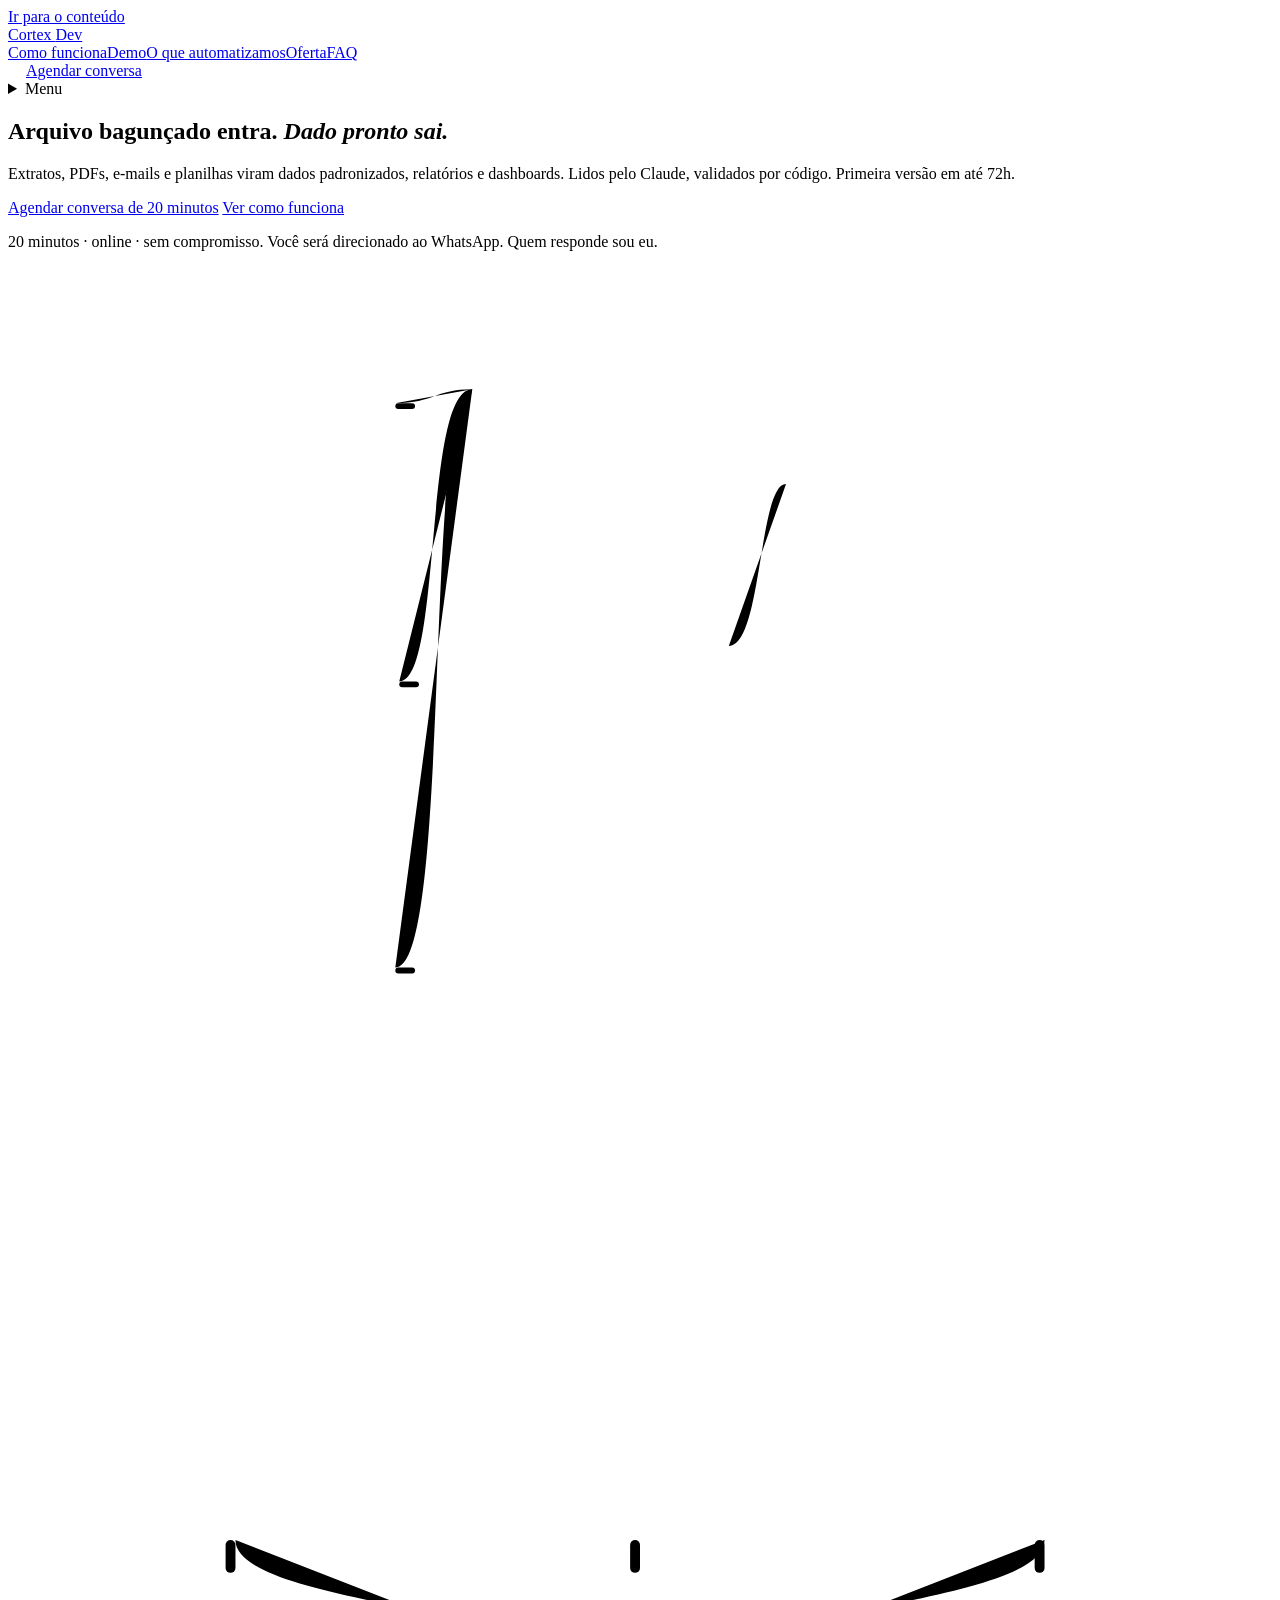
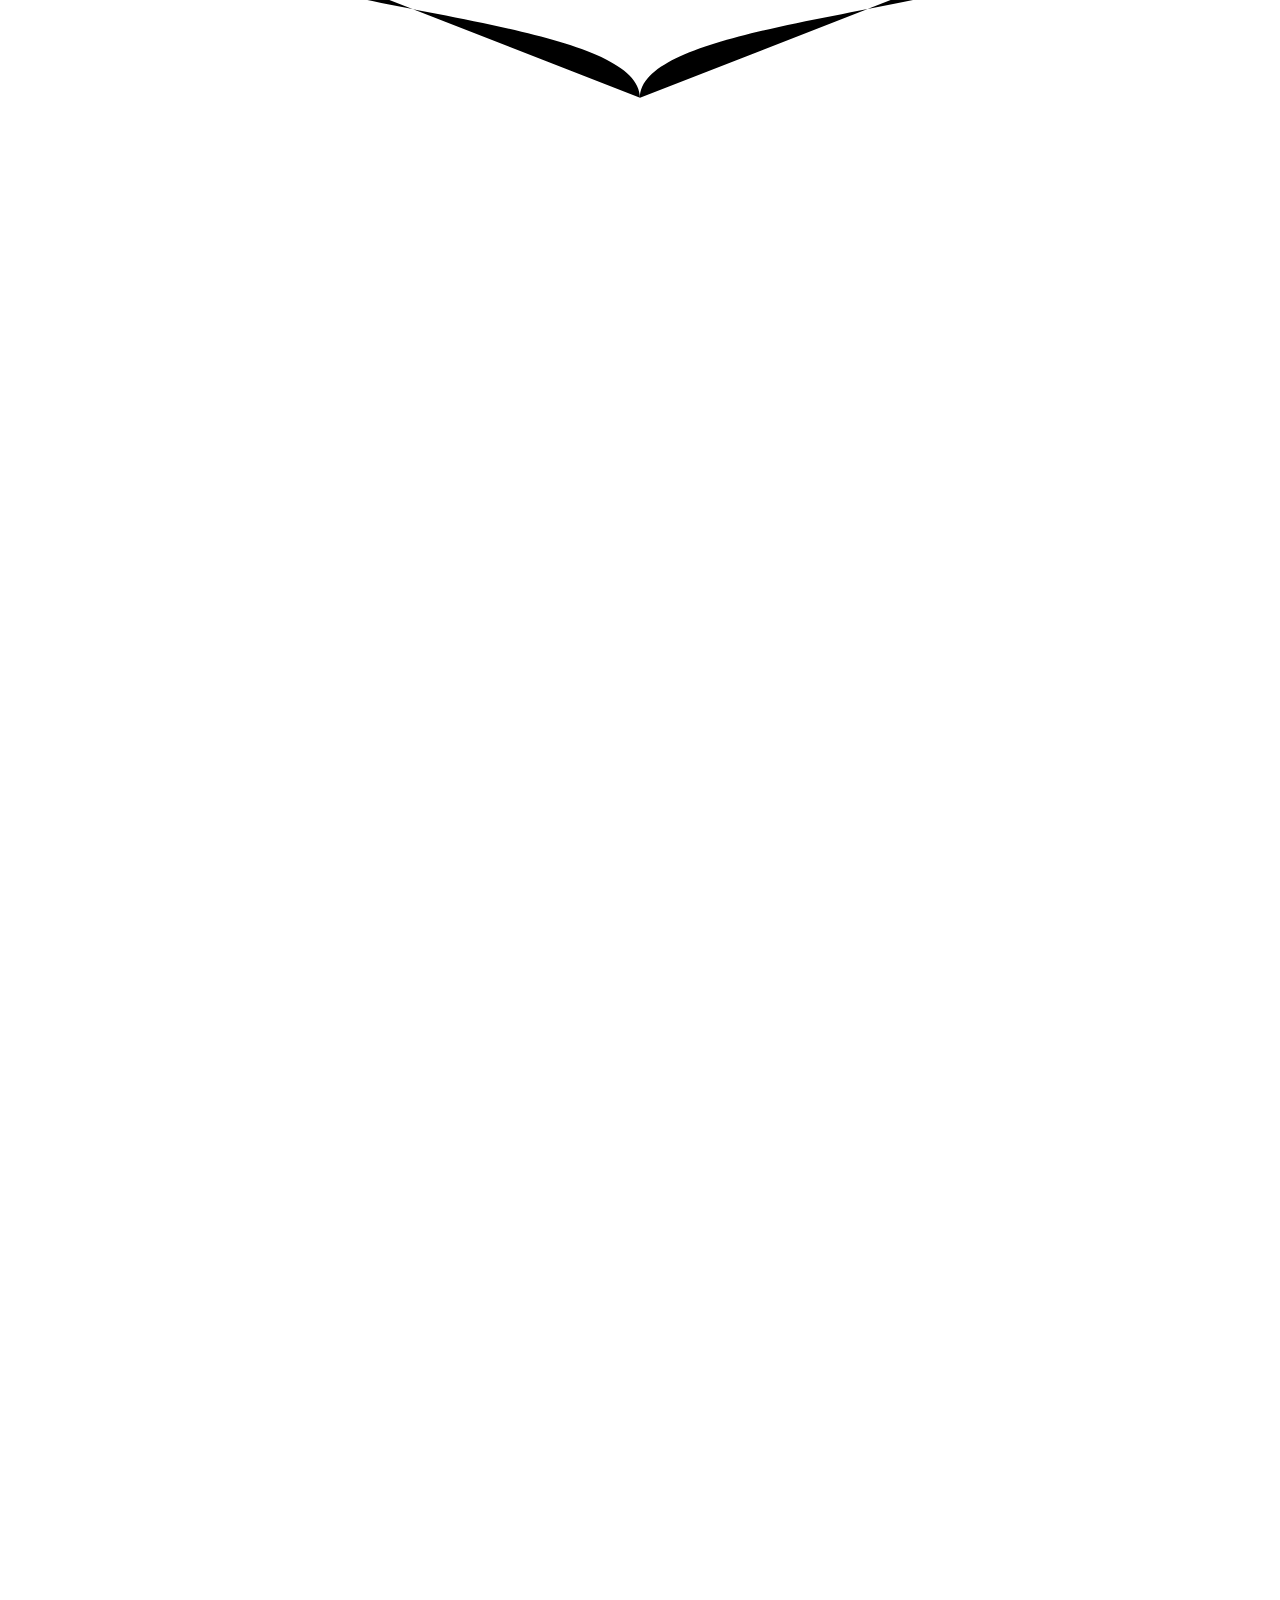
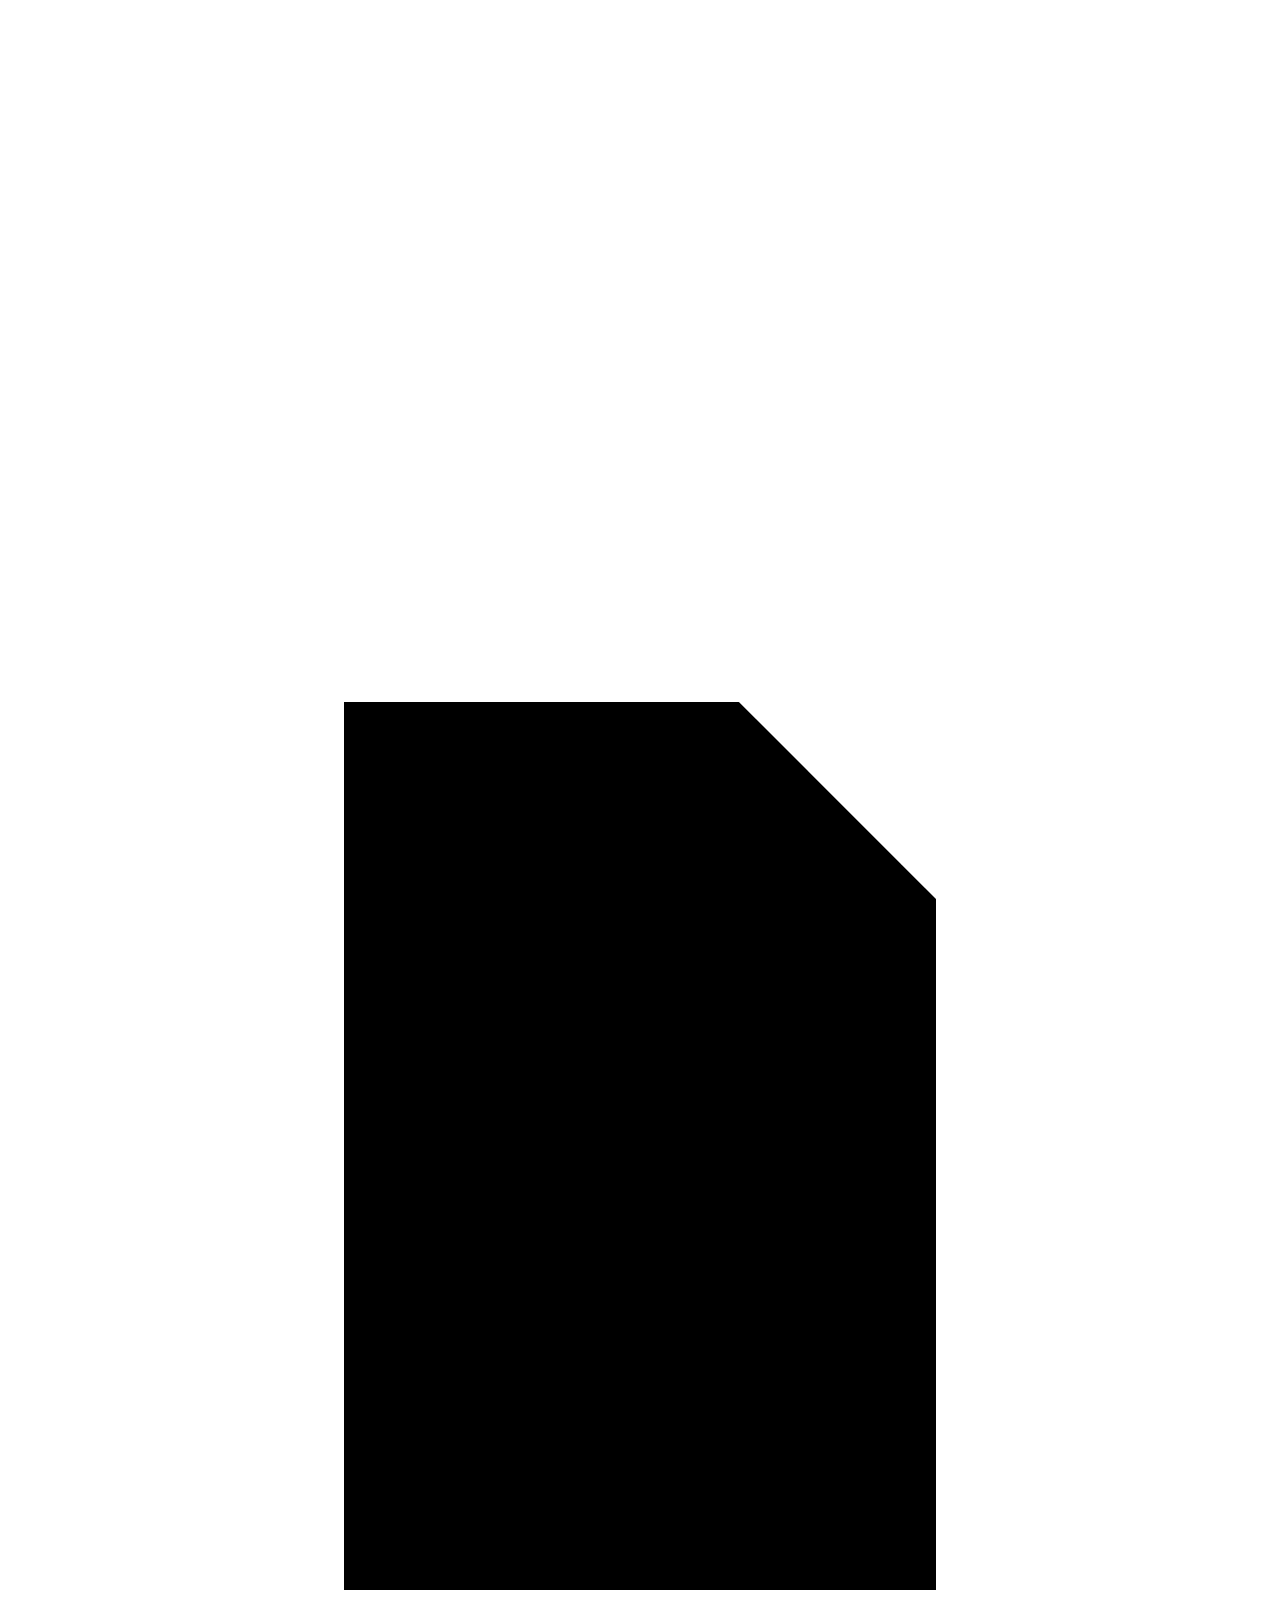
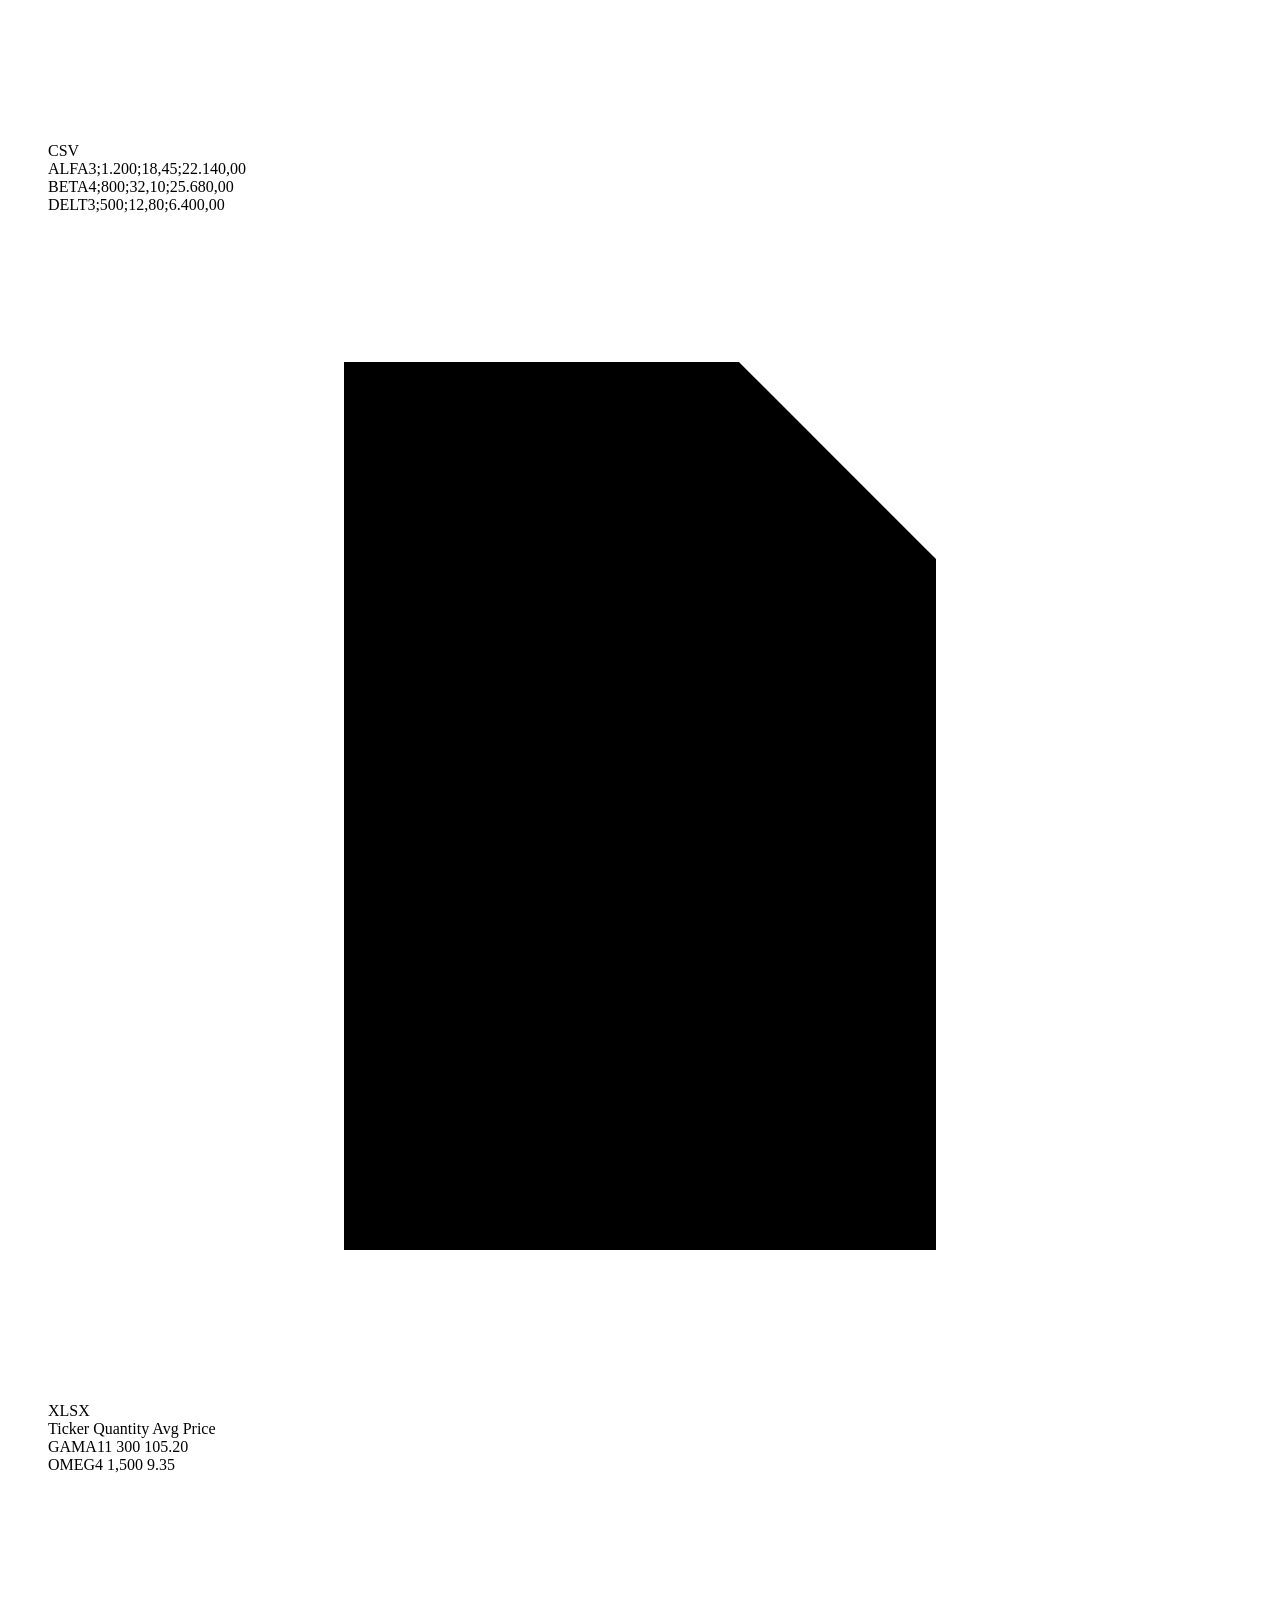
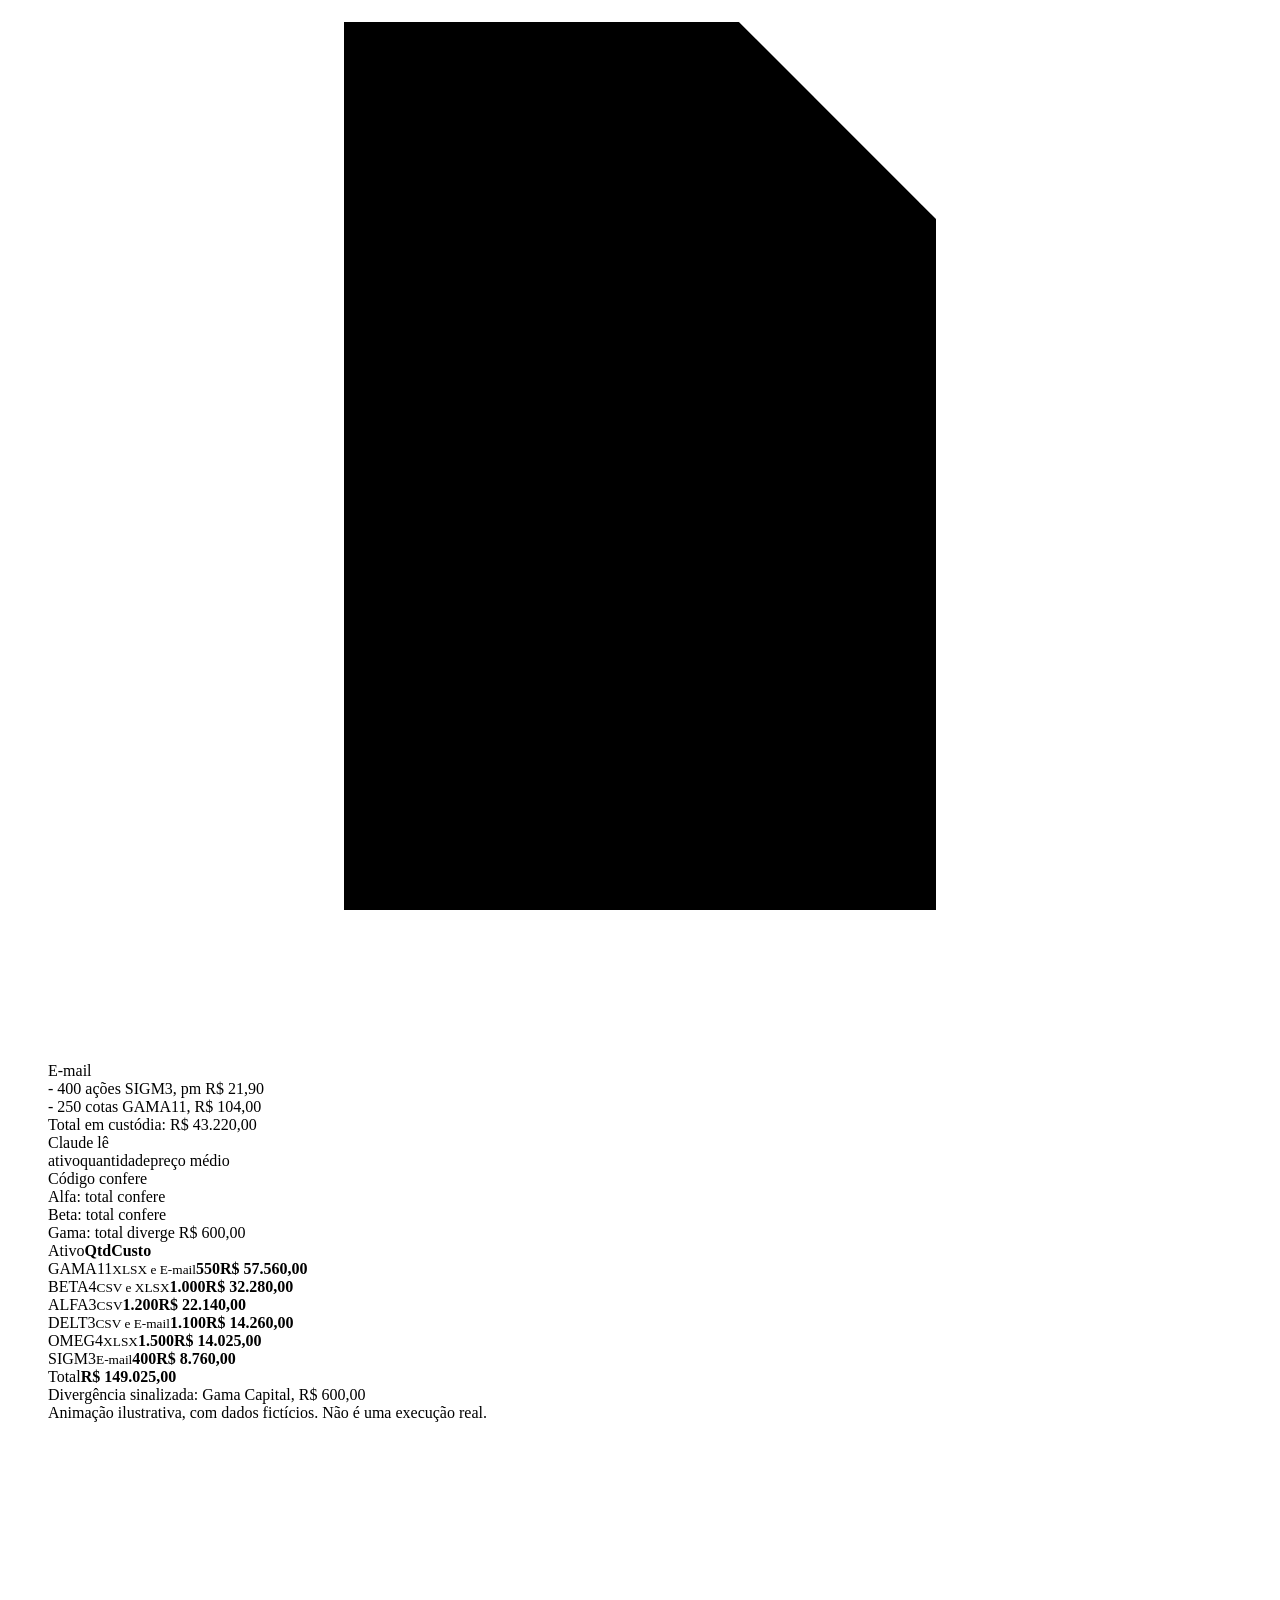
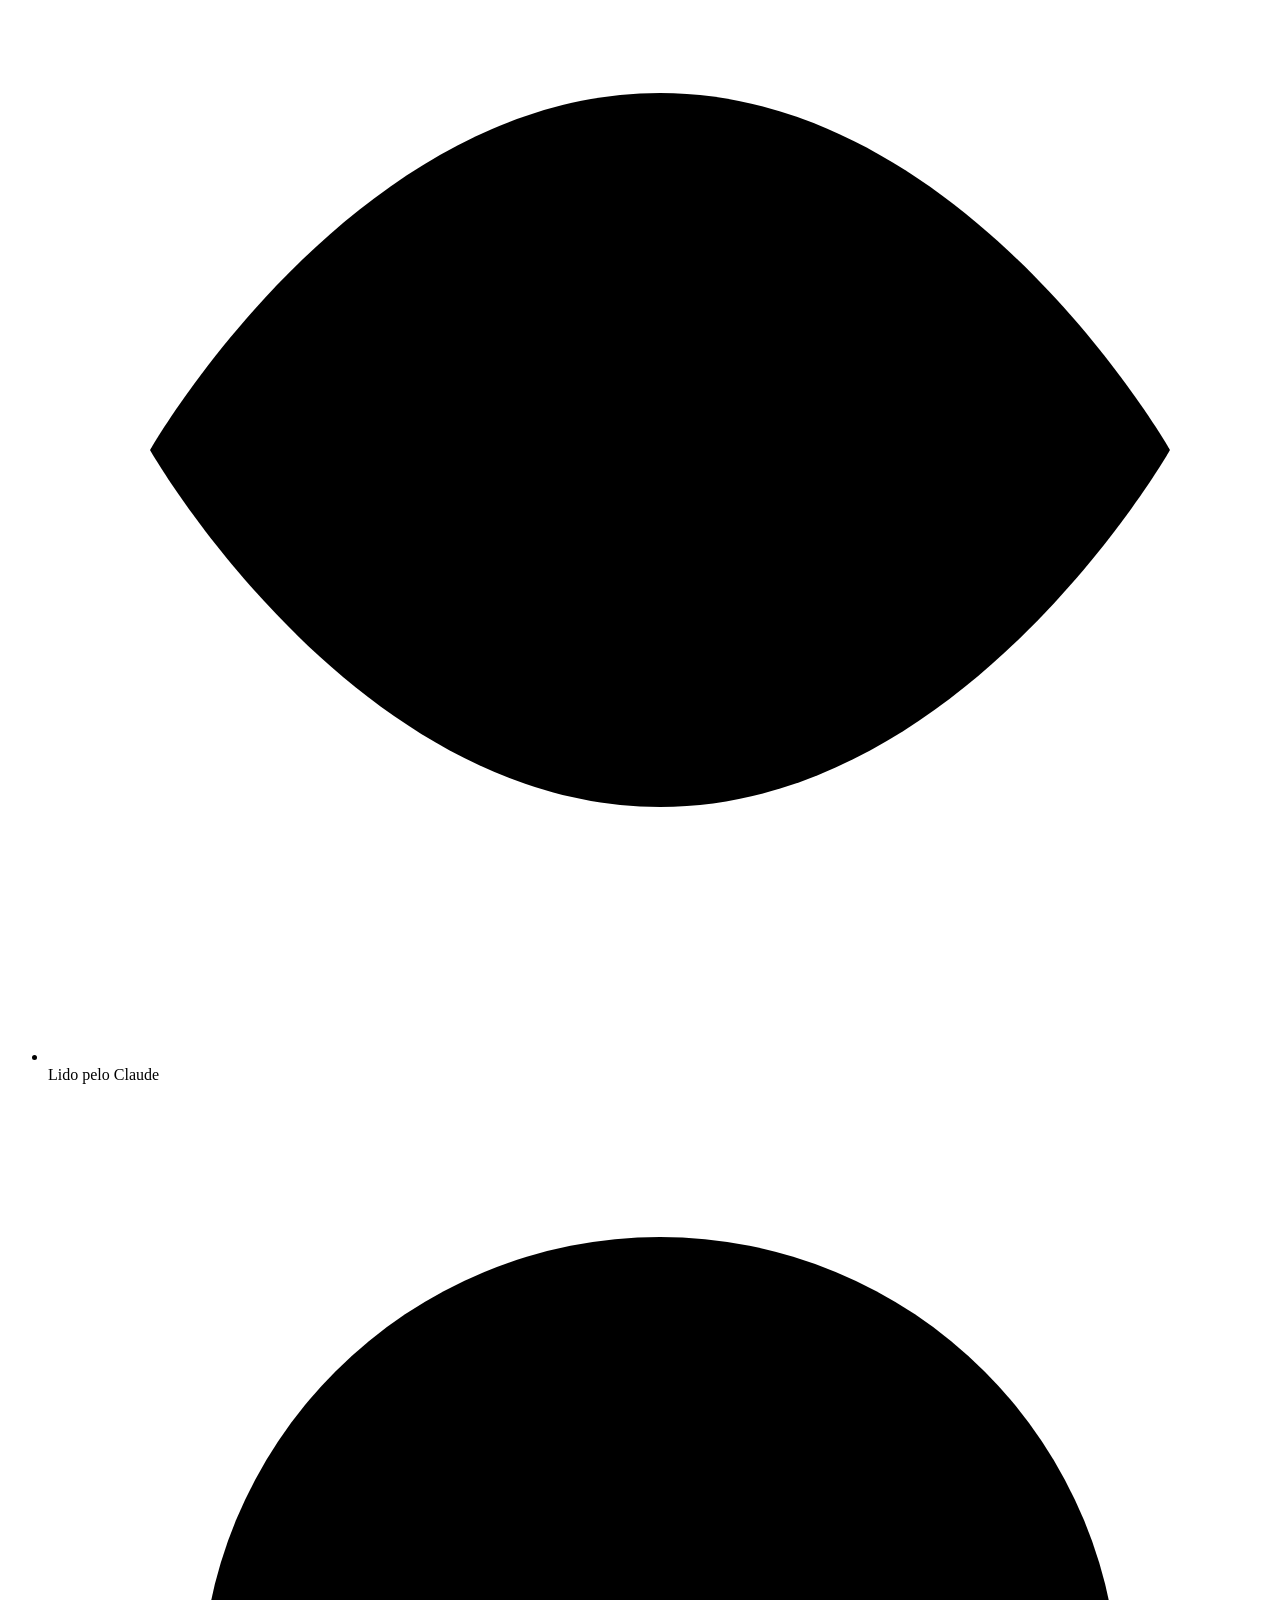
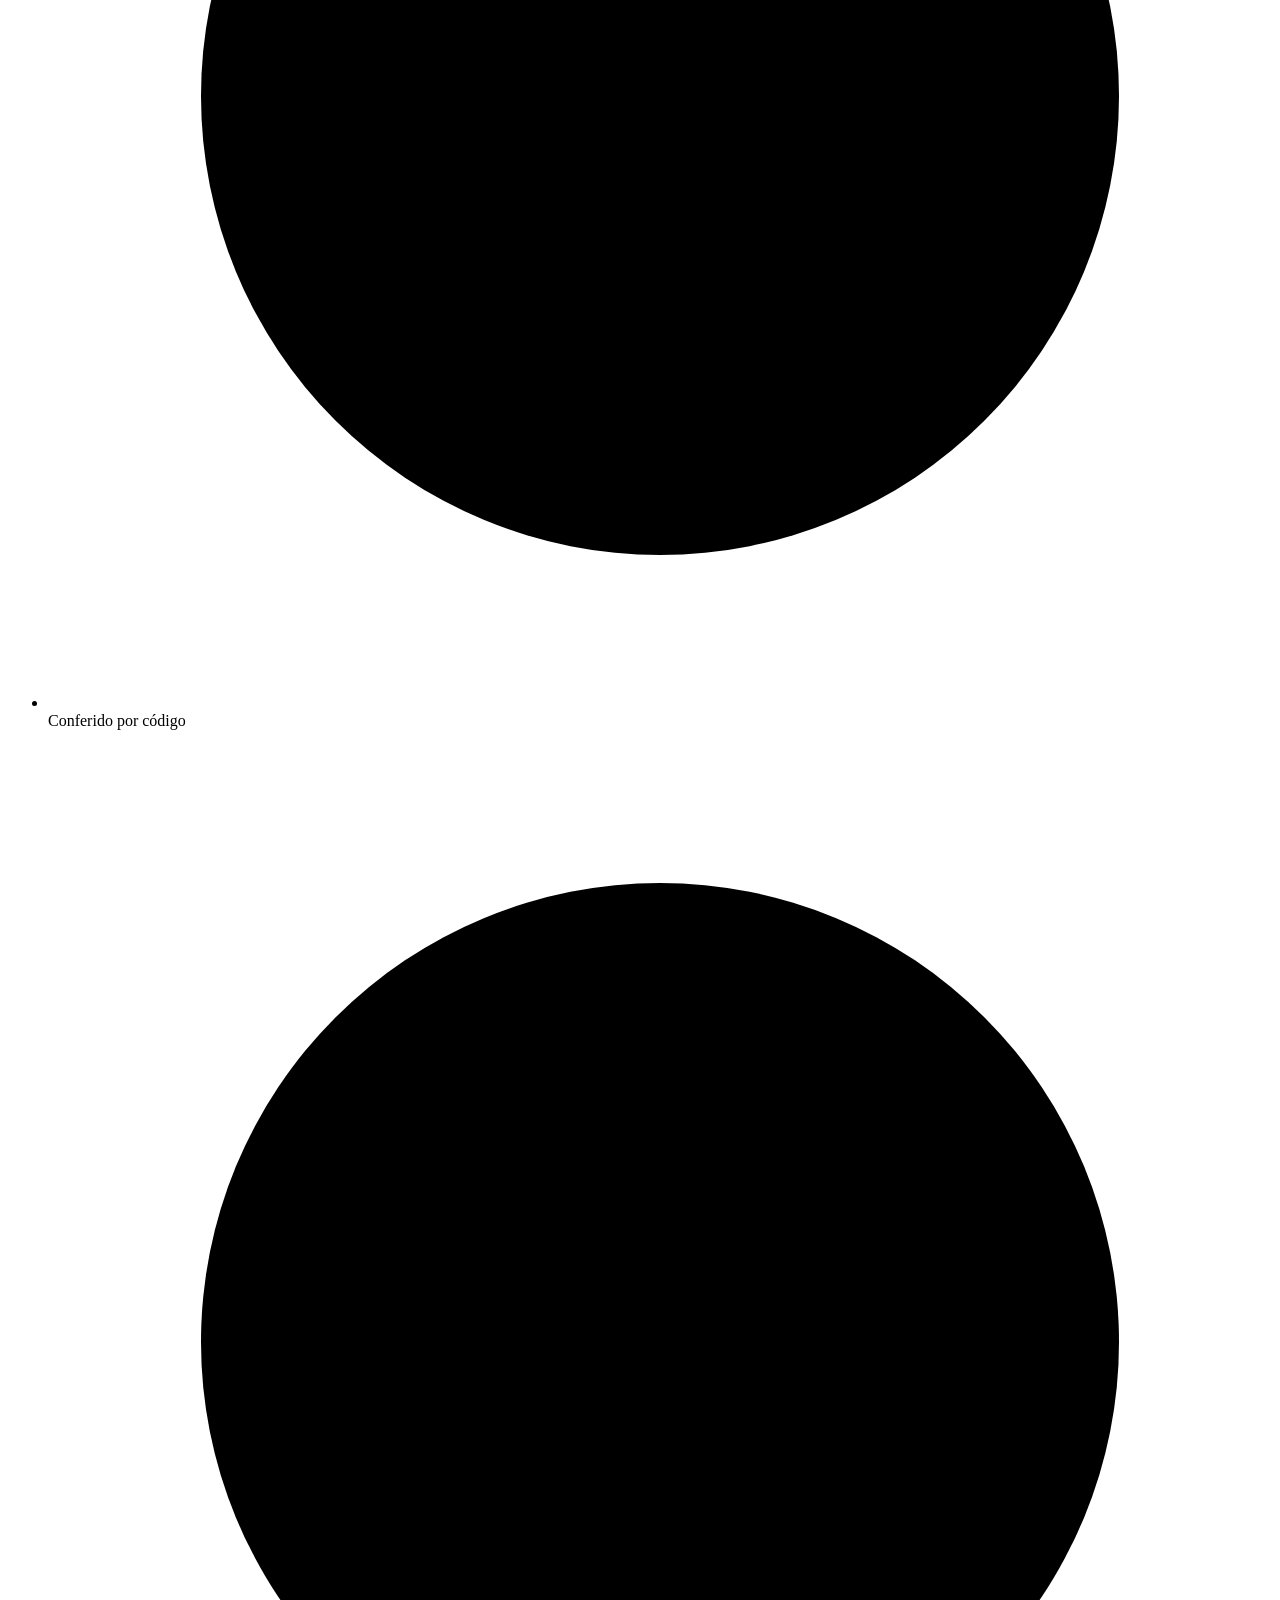
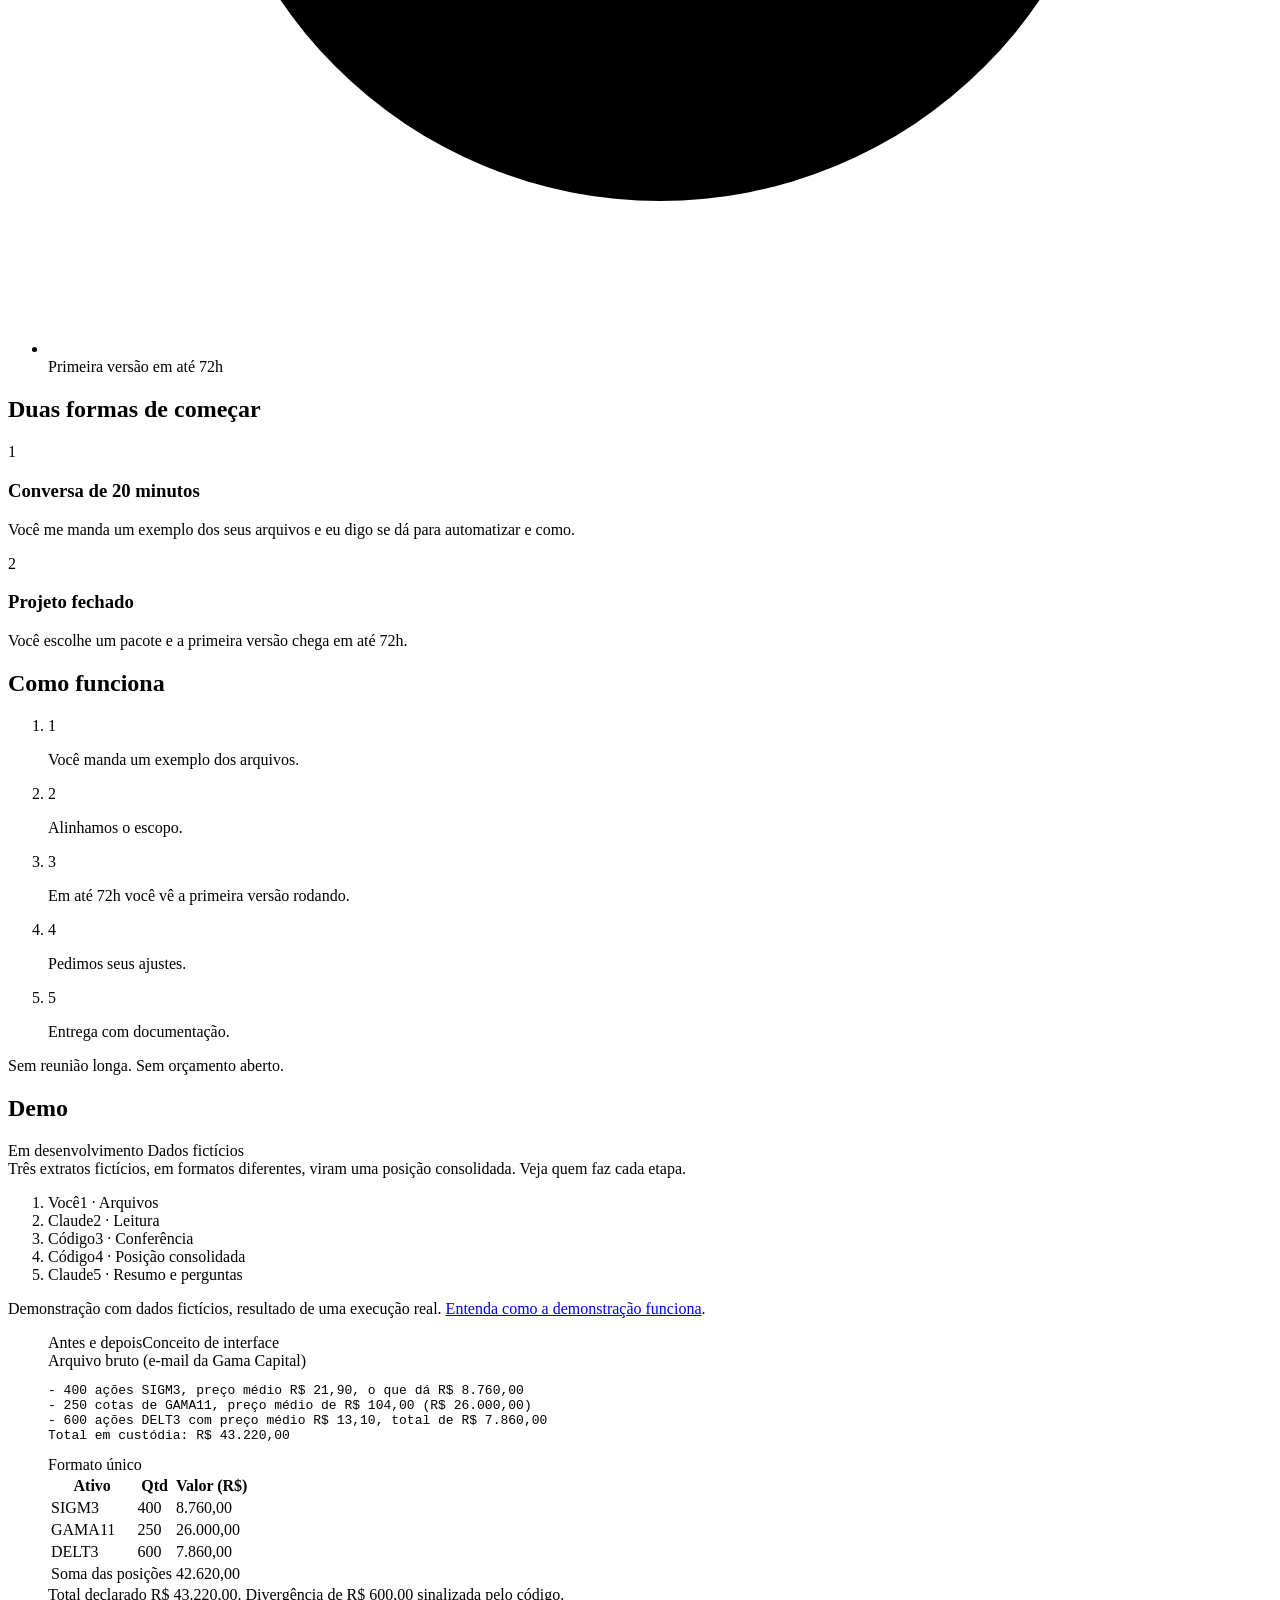
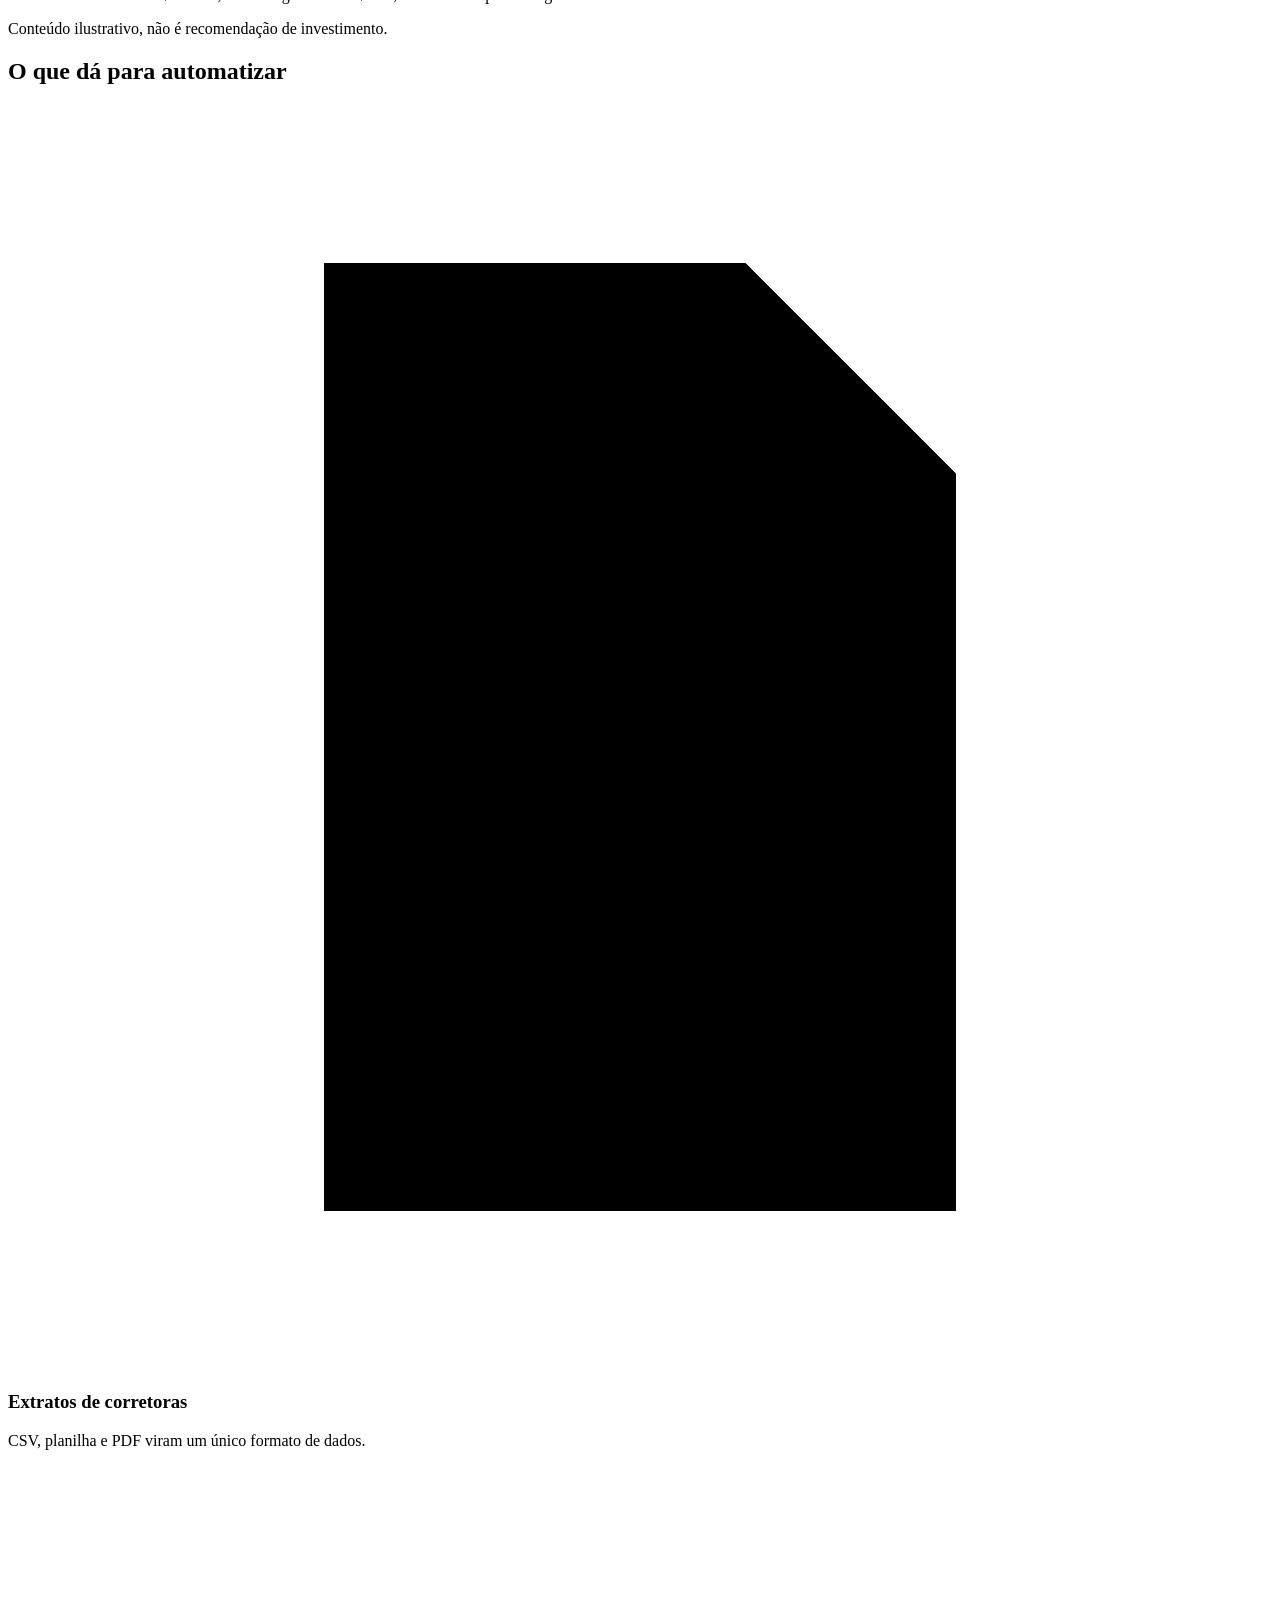
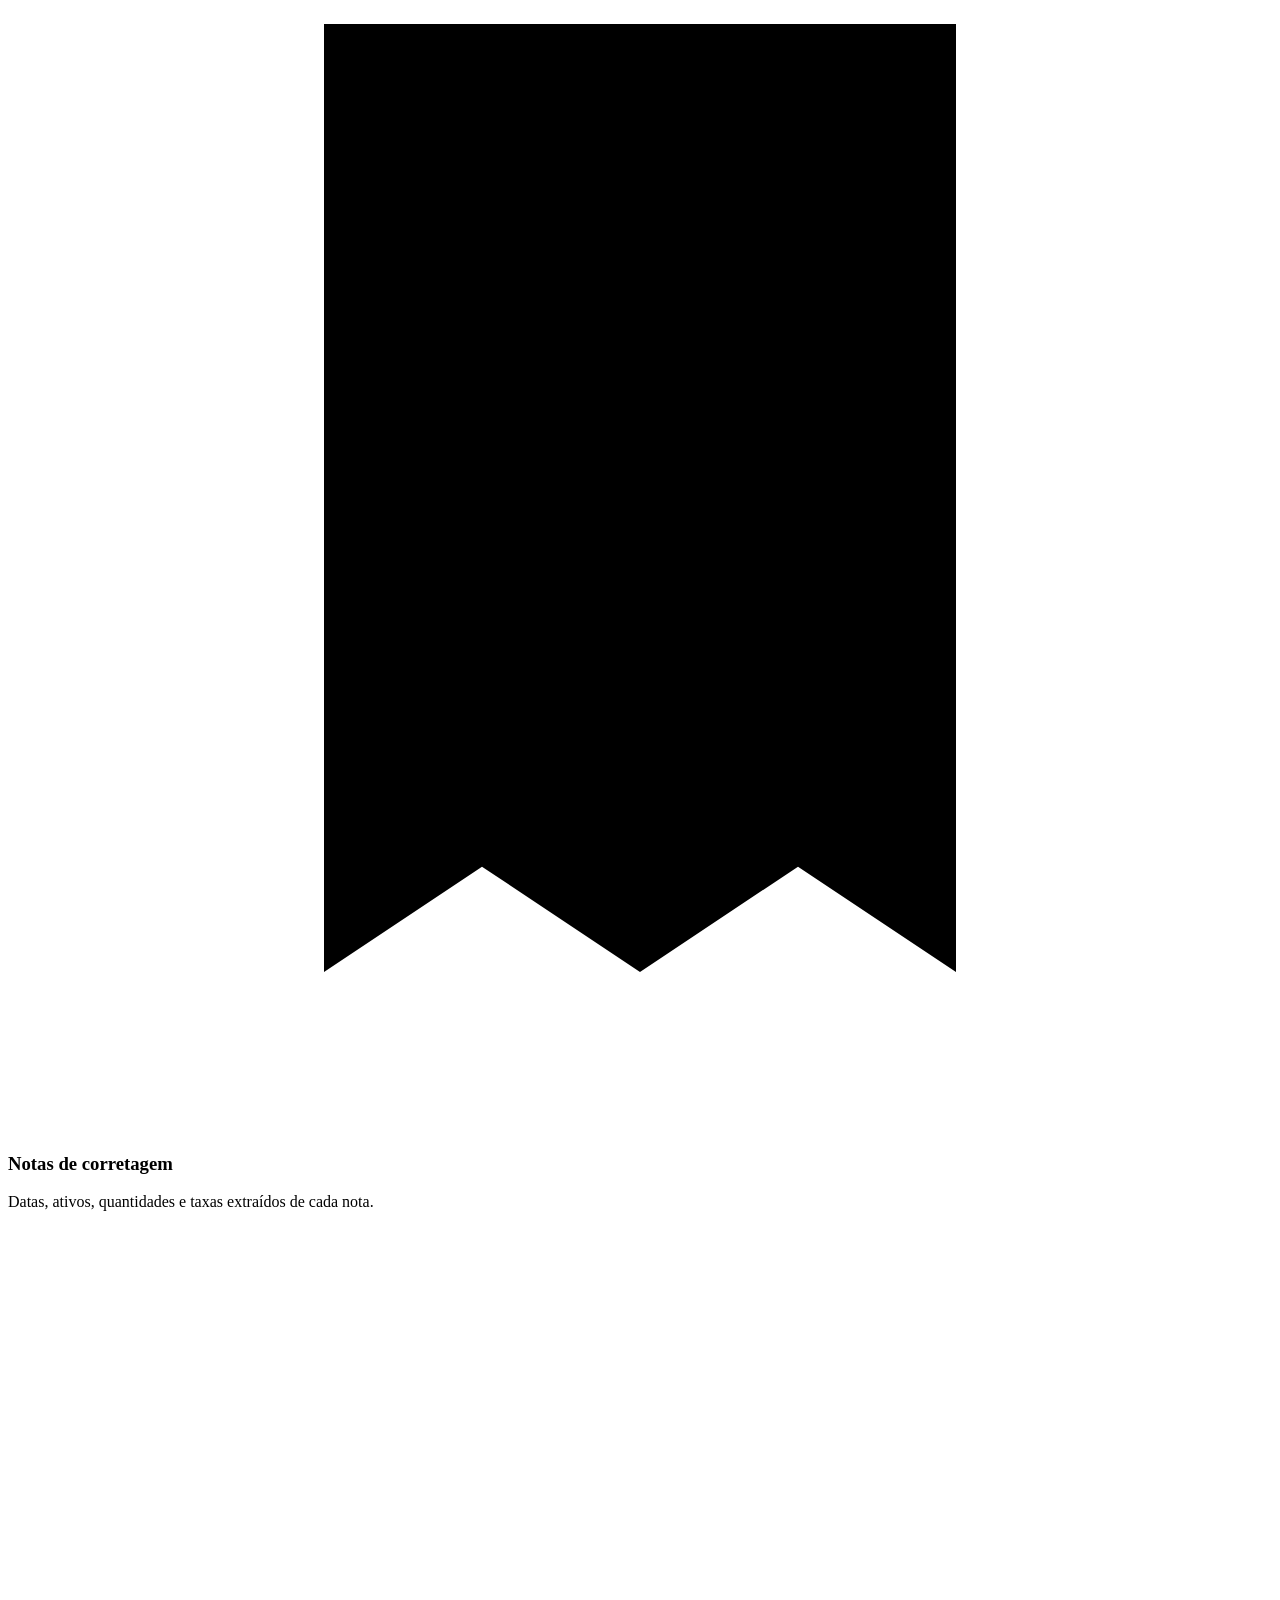
==== index.html @ 575e5af4 "Renomeia e organiza arquivos do site Co-Authored-By: Claude Sonnet 5.5 <noreply@anthropic.com>" ====
<!DOCTYPE html>
<html lang="pt-BR">
<head>
<meta charset="utf-8">
<meta name="viewport" content="width=device-width,initial-scale=1">
<title>Cortex Dev · Arquivo bagunçado entra. Dado pronto sai.</title>
<meta name="description" content="Extratos, PDFs, e-mails e planilhas viram dados padronizados, relatórios e dashboards. Lidos pelo Claude, validados por código. Primeira versão em até 72h.">
<link rel="canonical" href="https://cortexdev.io/">
<link rel="icon" href="favicon.svg" type="image/svg+xml">
<meta property="og:type" content="website">
<meta property="og:site_name" content="Cortex Dev">
<meta property="og:locale" content="pt_BR">
<meta property="og:title" content="Cortex Dev · Arquivo bagunçado entra. Dado pronto sai.">
<meta property="og:description" content="Extratos, PDFs, e-mails e planilhas viram dados padronizados, relatórios e dashboards. Primeira versão em até 72h.">
<meta property="og:url" content="https://cortexdev.io/">
<meta property="og:image" content="https://cortexdev.io/assets/img/og-image.png">
<meta name="twitter:card" content="summary_large_image">
<meta name="twitter:title" content="Cortex Dev · Arquivo bagunçado entra. Dado pronto sai.">
<meta name="twitter:description" content="Dados padronizados, relatórios e dashboards automáticos. Primeira versão em até 72h.">
<meta name="twitter:image" content="https://cortexdev.io/assets/img/og-image.png">
<meta name="color-scheme" content="light">
<script>var h=document.documentElement;h.classList.add('js');if(matchMedia('(prefers-reduced-motion: reduce)').matches)h.classList.add('rm')</script>
<link rel="preconnect" href="https://fonts.googleapis.com"><link rel="preconnect" href="https://fonts.gstatic.com" crossorigin>
<link href="https://fonts.googleapis.com/css2?family=IBM+Plex+Mono&family=Inter:wght@400;500;600&family=Source+Serif+4:wght@600&display=swap" rel="stylesheet">
<link rel="stylesheet" href="assets/css/style.css">
<link rel="stylesheet" href="assets/css/flow.css">
<script type="application/ld+json">{"@context":"https://schema.org","@type":"ProfessionalService","name":"Cortex Dev","url":"https://cortexdev.io/","description":"Estúdio que transforma arquivos e dados bagunçados em dados padronizados, relatórios e dashboards automáticos.","email":"contato@cortexdev.io","telephone":"+5521982828508","founder":{"@type":"Person","name":"Bruno Carvalho Pessoa","sameAs":["https://www.linkedin.com/in/bruno-carvalho-pessoa/","https://github.com/Cortexdev-io"]},"areaServed":"BR","availableLanguage":["pt-BR","en"]}</script>
</head>
<body>
<a class="skip" href="#main">Ir para o conteúdo</a>

<header class="top">
<div class="wrap bar">
<a class="logo" href="index.html">Cortex <span>Dev</span></a>
<nav class="main" aria-label="Principal">
<a href="#como">Como funciona</a><a href="#demo">Demo</a><a href="#automatizar">O que automatizamos</a><a href="#oferta">Oferta</a><a href="#faq">FAQ</a>
</nav>

<a class="btn p hide-m" href="https://wa.me/5521982828508?text=Ol%C3%A1%2C%20Bruno!%20Quero%20conversar%2020%20minutos%20sobre%20automatizar%20meus%20arquivos%20e%20relat%C3%B3rios." style="min-height:42px;padding:6px 18px" target="_blank" rel="noopener noreferrer">Agendar conversa</a>
<details class="menu"><summary>Menu</summary><div>
<a href="#como">Como funciona</a><a href="#demo">Demo</a><a href="#automatizar">O que automatizamos</a><a href="#oferta">Oferta</a><a href="#faq">FAQ</a>
<a href="https://wa.me/5521982828508?text=Ol%C3%A1%2C%20Bruno!%20Quero%20conversar%2020%20minutos%20sobre%20automatizar%20meus%20arquivos%20e%20relat%C3%B3rios." style="font-weight:600" target="_blank" rel="noopener noreferrer">Agendar conversa</a>
</div></details>
</div>
</header>

<main id="main">

<section class="hero s-b"><div class="wrap hero-g">
<div>
<h1>Arquivo bagunçado entra. <em>Dado pronto sai.</em></h1>
<p class="lead">Extratos, PDFs, e-mails e planilhas viram dados padronizados, relatórios e dashboards. Lidos pelo Claude, validados por código. Primeira versão em até 72h.</p>
<div class="btns">
<a class="btn p" href="https://wa.me/5521982828508?text=Ol%C3%A1%2C%20Bruno!%20Quero%20conversar%2020%20minutos%20sobre%20automatizar%20meus%20arquivos%20e%20relat%C3%B3rios." target="_blank" rel="noopener noreferrer">Agendar conversa de 20 minutos</a>
<a class="btn s" data-demo="on" target="_blank" rel="noopener" href="demo/resultado/index.html" hidden>Ver a demo</a>
<a class="btn s" data-demo="off" href="#como">Ver como funciona</a>
</div>
<p class="micro">20 minutos · online · sem compromisso. Você será direcionado ao WhatsApp. Quem responde sou eu.</p>
</div>
<figure class="flow-fig">
<div class="fx" role="img" aria-label="Três arquivos em formatos diferentes entram, o Claude lê, o código confere os totais e sai uma tabela padronizada com custo total de R$ 149.025,00 e uma divergência de R$ 600,00 na Gama Capital."><div class="fxi" aria-hidden="true">
<svg class="tr-h" viewBox="0 0 600 430" preserveAspectRatio="none" focusable="false"><path class="tr t1" pathLength="1" d="M176 69 C196 69 196 62 215 62"/><path class="tr t2" pathLength="1" d="M178 210 C200 210 190 62 215 62"/><path class="tr t3" pathLength="1" d="M176 355 C205 355 190 62 215 62"/><path class="tr t4" pathLength="1" d="M280 118 L280 170"/><path class="tr t5" pathLength="1" d="M345 192 C362 192 360 110 374 110"/><rect class="pkt k1" width="10" height="3" rx="1.5" style="offset-path:path('M176 69 C196 69 196 62 215 62')"/><rect class="pkt k2" width="10" height="3" rx="1.5" style="offset-path:path('M178 210 C200 210 190 62 215 62')"/><rect class="pkt k3" width="10" height="3" rx="1.5" style="offset-path:path('M176 355 C205 355 190 62 215 62')"/></svg><svg class="tr-v" viewBox="0 0 360 800" preserveAspectRatio="none" focusable="false"><path class="tr t1" pathLength="1" d="M57 128 C57 150 180 150 180 176"/><path class="tr t2" pathLength="1" d="M180 128 L180 176"/><path class="tr t3" pathLength="1" d="M303 128 C303 150 180 150 180 176"/><path class="tr t4" pathLength="1" d="M180 278 L180 312"/><path class="tr t5" pathLength="1" d="M180 452 L180 472"/><rect class="pkt k1" width="10" height="3" rx="1.5" style="offset-path:path('M57 128 C57 150 180 150 180 176')"/><rect class="pkt k2" width="10" height="3" rx="1.5" style="offset-path:path('M180 128 L180 176')"/><rect class="pkt k3" width="10" height="3" rx="1.5" style="offset-path:path('M303 128 C303 150 180 150 180 176')"/></svg>
<div class="fc c1" style="--r:-2deg"><div class="fcb"><div class="fh"><svg class="fi" viewBox="0 0 24 24" focusable="false"><path d="M6 3h8l4 4v14H6z"/><path d="M14 3v4h4"/></svg>CSV</div><div class="cl">ALFA3;1.200;18,45;22.140,00</div><div class="cl">BETA4;800;32,10;25.680,00</div><div class="cl">DELT3;500;12,80;6.400,00</div></div></div><div class="fc c2" style="--r:1.5deg"><div class="fcb"><div class="fh"><svg class="fi" viewBox="0 0 24 24" focusable="false"><path d="M6 3h8l4 4v14H6z"/><path d="M14 3v4h4"/></svg>XLSX</div><div class="cl">Ticker  Quantity  Avg Price</div><div class="cl">GAMA11  300  105.20</div><div class="cl">OMEG4  1,500  9.35</div></div></div><div class="fc c3" style="--r:-1deg"><div class="fcb"><div class="fh"><svg class="fi" viewBox="0 0 24 24" focusable="false"><path d="M6 3h8l4 4v14H6z"/><path d="M14 3v4h4"/></svg>E-mail</div><div class="cl">- 400 ações SIGM3, pm R$ 21,90</div><div class="cl">- 250 cotas GAMA11, R$ 104,00</div><div class="cl">Total em custódia: R$ 43.220,00</div></div></div>
<div class="nd n1"><i class="sc"></i><span>Claude lê</span></div>
<div class="chips"><span class="chip">ativo</span><span class="chip">quantidade</span><span class="chip">preço médio</span></div>
<div class="nd n2"><span>Código confere</span></div>
<div class="chks"><div class="ck">Alfa: total confere</div><div class="ck">Beta: total confere</div><div class="ck dv">Gama: total diverge R$ 600,00</div></div>
<div class="tab"><div class="row hd"><span>Ativo</span><b>Qtd</b><b>Custo</b></div><div class="row" style="--i:0"><span class="t">GAMA11<small>XLSX e E-mail</small></span><b data-v="550" data-d="0" data-s="4600">550</b><b data-v="57560" data-d="2" data-s="4600" data-p="R$ ">R$ 57.560,00</b></div><div class="row" style="--i:1"><span class="t">BETA4<small>CSV e XLSX</small></span><b data-v="1000" data-d="0" data-s="4720">1.000</b><b data-v="32280" data-d="2" data-s="4720" data-p="R$ ">R$ 32.280,00</b></div><div class="row" style="--i:2"><span class="t">ALFA3<small>CSV</small></span><b data-v="1200" data-d="0" data-s="4840">1.200</b><b data-v="22140" data-d="2" data-s="4840" data-p="R$ ">R$ 22.140,00</b></div><div class="row" style="--i:3"><span class="t">DELT3<small>CSV e E-mail</small></span><b data-v="1100" data-d="0" data-s="4960">1.100</b><b data-v="14260" data-d="2" data-s="4960" data-p="R$ ">R$ 14.260,00</b></div><div class="row" style="--i:4"><span class="t">OMEG4<small>XLSX</small></span><b data-v="1500" data-d="0" data-s="5080">1.500</b><b data-v="14025" data-d="2" data-s="5080" data-p="R$ ">R$ 14.025,00</b></div><div class="row" style="--i:5"><span class="t">SIGM3<small>E-mail</small></span><b data-v="400" data-d="0" data-s="5200">400</b><b data-v="8760" data-d="2" data-s="5200" data-p="R$ ">R$ 8.760,00</b></div><div class="row tot" style="--i:6"><span class="t">Total</span><b></b><b data-v="149025" data-d="2" data-s="5320" data-p="R$ ">R$ 149.025,00</b></div></div>
<div class="bdg">Divergência sinalizada: Gama Capital, R$ 600,00</div>
</div></div>
<div class="fl-ctl" hidden><button type="button" data-a="pause">Pausar</button><button type="button" data-a="replay">Repetir</button></div>
<figcaption>Animação ilustrativa, com dados fictícios. Não é uma execução real.</figcaption>
</figure>
</div></section>

<section class="strip s-w" aria-label="Resumo"><div class="wrap"><ul>
<li><svg class="ic" viewBox="0 0 24 24" aria-hidden="true"><path d="M2 12s4-7 10-7 10 7 10 7-4 7-10 7S2 12 2 12z"/><circle cx="12" cy="12" r="3"/></svg>Lido pelo Claude</li><li><svg class="ic" viewBox="0 0 24 24" aria-hidden="true"><circle cx="12" cy="12" r="9"/><path d="m8 12 3 3 5-6"/></svg>Conferido por código</li><li><svg class="ic" viewBox="0 0 24 24" aria-hidden="true"><circle cx="12" cy="12" r="9"/><path d="M12 7v5l3 2"/></svg>Primeira versão em até <span data-count="72">72</span>h</li></ul></div></section>

<section class="s-b" id="comecar"><div class="wrap">
<h2 class="sec-h">Duas formas de começar</h2>
<div class="grid g2">
<div class="card"><span class="num">1</span><h3>Conversa de 20 minutos</h3><p>Você me manda um exemplo dos seus arquivos e eu digo se dá para automatizar e como.</p></div>
<div class="card"><span class="num">2</span><h3>Projeto fechado</h3><p>Você escolhe um pacote e a primeira versão chega em até 72h.</p></div>
</div></div></section>

<section class="s-w" id="como"><div class="wrap">
<h2 class="sec-h">Como funciona</h2>
<ol class="steps">
<li><span class="num">1</span><p>Você manda um exemplo dos arquivos.</p></li>
<li><span class="num">2</span><p>Alinhamos o escopo.</p></li>
<li><span class="num">3</span><p>Em até 72h você vê a primeira versão rodando.</p></li>
<li><span class="num">4</span><p>Pedimos seus ajustes.</p></li>
<li><span class="num">5</span><p>Entrega com documentação.</p></li>
</ol>
<p class="closer">Sem reunião longa. Sem orçamento aberto.</p>
</div></section>

<section class="s-t" id="demo"><div class="wrap">
<div class="demo-top">
<h2>Demo</h2>
<span class="b" data-demo="off">Em desenvolvimento</span>
<span class="b" data-demo="on" hidden>No ar</span>
<span class="b">Dados fictícios</span>
</div>
<p class="lead" style="margin-top:0">Três extratos fictícios, em formatos diferentes, viram uma posição consolidada. Veja quem faz cada etapa.</p>
<ol class="flow">
<li><span class="b vc">Você</span>1 · Arquivos</li>
<li><span class="b cl">Claude</span>2 · Leitura</li>
<li><span class="b cd">Código</span>3 · Conferência</li>
<li><span class="b cd">Código</span>4 · Posição consolidada</li>
<li><span class="b cl">Claude</span>5 · Resumo e perguntas</li>
</ol>
<p class="disc">Demonstração com dados fictícios, resultado de uma execução real. <a href="demo/index.html">Entenda como a demonstração funciona</a>.</p>

<div class="btns mt" data-demo="on" hidden><a class="btn p" target="_blank" rel="noopener" href="demo/resultado/index.html">Abrir a demo</a></div>
<figure class="frame mt" data-imagem="on" hidden style="max-width:760px"><img data-src="assets/img/demo-hero.png" alt="Captura da demonstração, com dados fictícios"><figcaption class="note">Captura da demonstração, com dados fictícios.</figcaption></figure>
<figure class="frame mt" data-imagem="off" style="max-width:760px"><div class="mock-h"><span>Antes e depois</span><span class="b" data-demo="off">Conceito de interface</span><span class="b" data-demo="on" hidden>Exemplo ilustrativo, com dados fictícios</span></div><div class="ba">
<div><span class="cap">Arquivo bruto (e-mail da Gama Capital)</span><pre>- 400 ações SIGM3, preço médio R$ 21,90, o que dá R$ 8.760,00
- 250 cotas de GAMA11, preço médio de R$ 104,00 (R$ 26.000,00)
- 600 ações DELT3 com preço médio R$ 13,10, total de R$ 7.860,00
Total em custódia: R$ 43.220,00</pre></div>
<div><span class="cap">Formato único</span><table><thead><tr><th>Ativo</th><th class="n">Qtd</th><th class="n">Valor (R$)</th></tr></thead><tbody>
<tr><td>SIGM3</td><td class="n">400</td><td class="n">8.760,00</td></tr><tr><td>GAMA11</td><td class="n">250</td><td class="n">26.000,00</td></tr><tr><td>DELT3</td><td class="n">600</td><td class="n">7.860,00</td></tr>
<tr class="div"><td colspan="2">Soma das posições</td><td class="n">42.620,00</td></tr></tbody></table></div></div>
<div class="note">Total declarado R$ 43.220,00. Divergência de R$ 600,00 sinalizada pelo código.</div></figure>
<p class="disc">Conteúdo ilustrativo, não é recomendação de investimento.</p>
</div></section>

<section class="s-w" id="automatizar"><div class="wrap">
<h2 class="sec-h">O que dá para automatizar</h2>
<div class="grid g3">
<div class="card"><svg class="ic" viewBox="0 0 24 24" aria-hidden="true"><path d="M6 3h8l4 4v14H6z"/><path d="M14 3v4h4M9 12h6M9 16h6"/></svg><h3>Extratos de corretoras</h3><p>CSV, planilha e PDF viram um único formato de dados.</p></div>
<div class="card"><svg class="ic" viewBox="0 0 24 24" aria-hidden="true"><path d="M6 3h12v18l-3-2-3 2-3-2-3 2z"/><path d="M9 8h6M9 12h6"/></svg><h3>Notas de corretagem</h3><p>Datas, ativos, quantidades e taxas extraídos de cada nota.</p></div>
<div class="card"><svg class="ic" viewBox="0 0 24 24" aria-hidden="true"><path d="M4 20V4M4 20h16M8 16v-5M12 16V8M16 16v-3"/></svg><h3>Relatórios semanais</h3><p>O relatório da semana sai pronto, sem copiar e colar.</p></div>
<div class="card"><svg class="ic" viewBox="0 0 24 24" aria-hidden="true"><path d="M4 8h13l-3-3M20 16H7l3 3"/></svg><h3>Conciliação de planilhas</h3><p>Duas fontes lado a lado, com as diferenças marcadas.</p></div>
<div class="card"><svg class="ic" viewBox="0 0 24 24" aria-hidden="true"><rect x="3" y="5" width="18" height="14" rx="2"/><path d="m3 7 9 6 9-6"/></svg><h3>Triagem de e-mails</h3><p>Mensagens classificadas e os dados anexos extraídos.</p></div>
<div class="card"><svg class="ic" viewBox="0 0 24 24" aria-hidden="true"><rect x="4" y="4" width="16" height="16" rx="2"/><path d="M8 9h8M8 13h8M8 17h5"/></svg><h3>Resumos diários</h3><p>Um texto curto com o que mudou desde ontem.</p></div>
<div class="card"><svg class="ic" viewBox="0 0 24 24" aria-hidden="true"><path d="M12 4 3 20h18z"/><path d="M12 10v4M12 17v.5"/></svg><h3>Alertas de divergência</h3><p>Total que não bate vira aviso, com a linha de origem.</p></div>
<div class="card"><svg class="ic" viewBox="0 0 24 24" aria-hidden="true"><rect x="3" y="3" width="8" height="8" rx="1"/><rect x="13" y="3" width="8" height="5" rx="1"/><rect x="13" y="10" width="8" height="11" rx="1"/><rect x="3" y="13" width="8" height="8" rx="1"/></svg><h3>Dashboards em tempo real</h3><p>Painel web atualizado quando um arquivo novo chega.</p></div>
<div class="card"><svg class="ic" viewBox="0 0 24 24" aria-hidden="true"><path d="M4 5h16v11H9l-5 4z"/><path d="M8 10h8"/></svg><h3>Perguntas sobre os dados</h3><p>"Qual a exposição por corretora?" em linguagem natural.</p></div>
</div></div></section>


<section class="s-d" id="claude"><div class="wrap">
<h2>Como o Claude entra</h2>
<ol class="dflow" aria-label="Fluxo em quatro etapas">
<li style="--i:0"><span class="b vc">Você</span><strong>Arquivo</strong></li>
<li style="--i:1"><span class="b cl">Claude</span><strong>Claude lê</strong></li>
<li style="--i:2"><span class="b cd">Código</span><strong>Código confere</strong></li>
<li style="--i:3"><span class="b cd">Código</span><strong>Painel</strong></li></ol>
<div class="grid g3">
<div class="card"><span class="b cl" style="margin-bottom:10px">Claude</span><h3>O modelo lê e redige</h3><p>Lê o documento, classifica, extrai os campos e escreve o resumo. Não faz contas.</p></div>
<div class="card"><span class="b cd" style="margin-bottom:10px">Código</span><h3>O código valida e calcula</h3><p>Confere totais, tipos e duplicidades. Calcula, consolida e integra com outras ferramentas.</p></div>
<div class="card"><span class="b vc" style="margin-bottom:10px">Pessoa</span><h3>Revisão humana</h3><p>Campos em dúvida são sinalizados. Quando combinado, uma pessoa revisa antes do uso em decisões.</p></div>
</div>
<div class="sec-box">
<h3 style="margin-bottom:14px">Segurança e privacidade</h3>
<ul class="chk sec">
<li>A demo usa apenas dados fictícios.</li>
<li>Chaves de API ficam no servidor, nunca no navegador nem em repositório.</li>
<li>Pedimos só os arquivos e campos necessários ao projeto, combinados antes.</li>
<li>Acessos de clientes com permissão mínima (somente leitura sempre que possível), revogados ao fim do projeto.</li>
<li>Dados do cliente são apagados ao fim do projeto ou conforme combinado por escrito.</li>
<li>Os resultados passam por validação em código e, quando combinado, por revisão humana.</li>
<li>Os documentos enviados ao Claude são processados pela API da Anthropic, conforme os termos comerciais dela, o que pode envolver processamento fora do Brasil.</li>
</ul></div>
</div></section>


<section class="s-b" id="oferta"><div class="wrap">
<h2 class="sec-h">Oferta fechada</h2>
<div class="grid g3">
<div class="card pk"><h3>Extração</h3><div class="price"><small>a partir de</small>R$529</div>
<div><h4>Incluso</h4><ul class="chk"><li>Leitura de até <span data-count="3">3</span> formatos de arquivo</li><li>Esquema único de dados</li><li>Validações (totais, tipos, duplicidades)</li><li>Saída em planilha ou JSON</li><li>Documentação curta</li></ul></div>
<div><h4>Não incluso</h4><ul class="chk no"><li>Dashboard</li><li>Novos formatos depois da entrega</li><li>Integração com sistemas internos</li></ul></div><a class="btn s" href="https://wa.me/5521982828508?text=Ol%C3%A1%2C%20Bruno!%20Quero%20conversar%2020%20minutos%20sobre%20automatizar%20meus%20arquivos%20e%20relat%C3%B3rios." target="_blank" rel="noopener noreferrer">Conversar sobre este pacote</a></div>
<div class="card pk"><h3>Relatório e dashboard automáticos</h3><div class="price"><small>a partir de</small>R$897</div>
<div><h4>Incluso</h4><ul class="chk"><li>Tudo do pacote Extração</li><li>Resumo diário em linguagem natural</li><li>Painel web</li></ul></div>
<div><h4>Não incluso</h4><ul class="chk no"><li>Integração com sistemas internos</li><li>Suporte contínuo (disponível no acompanhamento mensal)</li></ul></div><a class="btn s" href="https://wa.me/5521982828508?text=Ol%C3%A1%2C%20Bruno!%20Quero%20conversar%2020%20minutos%20sobre%20automatizar%20meus%20arquivos%20e%20relat%C3%B3rios." target="_blank" rel="noopener noreferrer">Conversar sobre este pacote</a></div>
<div class="card pk"><h3>Agente e integrações sob medida</h3><div class="price"><small>a partir de</small>R$1.497</div>
<div><h4>Incluso</h4><ul class="chk"><li>Triagem de e-mails ou documentos com revisão humana</li><li>Conexão com 1 ferramenta que tenha API</li></ul></div>
<div><h4>Não incluso</h4><ul class="chk no"><li>Operação 24h</li><li>Ferramentas sem API</li></ul></div><a class="btn s" href="https://wa.me/5521982828508?text=Ol%C3%A1%2C%20Bruno!%20Quero%20conversar%2020%20minutos%20sobre%20automatizar%20meus%20arquivos%20e%20relat%C3%B3rios." target="_blank" rel="noopener noreferrer">Conversar sobre este pacote</a></div>
</div>
<p class="closer" style="font-size:1rem;font-weight:500">O valor final é fechado antes de começarmos, depois que eu vir um exemplo dos seus arquivos.</p>
<p class="disc">Acompanhamento mensal opcional. Sem contrato longo.</p>
<div class="grid g2 mt">
<div class="card"><h3 style="margin-bottom:14px">É pra você se…</h3><ul class="chk"><li>Você junta dados de mais de uma fonte (corretoras, planilhas, e-mails) toda semana ou todo mês.</li><li>Alguém da equipe perde horas copiando e conferindo números.</li><li>Você quer ver um resultado rodando antes de fechar um projeto longo.</li></ul></div>
<div class="card"><h3 style="margin-bottom:14px">Não é pra você se…</h3><ul class="chk no"><li>Você quer recomendação de investimento ou gestão de carteira.</li><li>Você precisa de um sistema completo com login para dezenas de usuários. É outro projeto.</li><li>Você não pode compartilhar nem um exemplo de arquivo, mesmo fictício.</li></ul></div>
</div></div></section>

<section class="s-w"><div class="wrap">
<h2 class="sec-h">O custo de não automatizar</h2>
<div class="grid g3">
<div class="card"><p style="color:var(--tx);font-size:1.02rem">Toda segunda, alguém junta à mão os extratos de três corretoras.</p></div>
<div class="card"><p style="color:var(--tx);font-size:1.02rem">O total não bate e ninguém sabe em qual planilha foi o erro.</p></div>
<div class="card"><p style="color:var(--tx);font-size:1.02rem">O relatório do cliente sai tarde porque o dado chega em formatos diferentes.</p></div>
</div></div></section>

<section class="s-t" id="quem"><div class="wrap">
<h2 class="sec-h">Quem faz</h2>
<div class="who ph" id="who">
<img src="assets/img/fundador.jpg" alt="Bruno Carvalho Pessoa" width="240" height="240" onerror="this.remove();document.getElementById('who').classList.remove('ph')">
<div>
<h3 style="font-size:1.5rem">Bruno Carvalho Pessoa</h3>
<p class="lead" style="margin-top:10px">Sou engenheiro de software. Tenho experiência em automação para empresas do mercado financeiro. Na Cortex Dev, transformo arquivos bagunçados em dados prontos.</p>
<p class="lead" style="margin-top:10px">A Cortex Dev está no começo. Por isso o preço e o prazo são fechados antes de começarmos, e você vê um exemplo funcionando antes de contratar.</p>
<div class="links">
<a href="https://www.linkedin.com/in/bruno-carvalho-pessoa/" target="_blank" rel="noopener noreferrer">LinkedIn</a>
<a href="https://github.com/Cortexdev-io" target="_blank" rel="noopener noreferrer">GitHub</a>
<a href="https://github.com/Cortexdev-io/website" target="_blank" rel="noopener noreferrer">Código deste site</a>
</div>
<a class="btn p" href="https://wa.me/5521982828508?text=Ol%C3%A1%2C%20Bruno!%20Quero%20conversar%2020%20minutos%20sobre%20automatizar%20meus%20arquivos%20e%20relat%C3%B3rios." target="_blank" rel="noopener noreferrer">Falar no WhatsApp</a>
<div class="card mt" style="padding:18px"><h3>Como este site foi feito</h3><p>O site foi desenhado com o Claude Design e a demonstração foi construída com o Claude.</p></div>
</div></div></div></section>


<section class="s-w" id="faq"><div class="wrap" style="max-width:820px">
<h2 class="sec-h">Perguntas frequentes</h2>
<details class="q"><summary>Onde vão meus dados?</summary><div class="a"><div><p>Seguem a política de segurança acima: só o necessário, processados no ambiente do projeto e pela API da Anthropic, apagados ao fim conforme combinado.</p></div></div></details>
<details class="q"><summary>Funciona com os meus formatos?</summary><div class="a"><div><p>Funciona com CSV, planilhas, PDFs com texto e e-mails. PDFs digitalizados avaliamos caso a caso. Mande um exemplo na conversa.</p></div></div></details>
<details class="q"><summary>O Claude pode errar?</summary><div class="a"><div><p>Sim. Por isso há validação por código (totais, tipos, duplicidades), campos de dúvida sinalizados e revisão humana antes de uso em decisões.</p></div></div></details>
<details class="q"><summary>Vocês dão recomendação de investimento?</summary><div class="a"><div><p>Não. A Cortex Dev organiza e apresenta dados; não recomenda investimentos.</p></div></div></details>
<details class="q"><summary>Quanto tempo leva?</summary><div class="a"><div><p>Primeira versão funcional em até 72h após alinharmos o escopo e recebermos os acessos necessários.</p></div></div></details>
<details class="q"><summary>Posso cancelar?</summary><div class="a"><div><p>Sim. Não há contrato longo, e o acompanhamento mensal é opcional e pode ser cancelado quando quiser.</p></div></div></details>
<details class="q"><summary>Preciso instalar algo?</summary><div class="a"><div><p>Em geral não. Combinamos o formato da entrega no escopo.</p></div></div></details>
<details class="q"><summary>O código é meu?</summary><div class="a"><div><p>Combinamos por escrito no escopo. A regra padrão é que o que for desenvolvido para o seu projeto é entregue a você, com documentação.</p></div></div></details>
</div></section>

<section class="s-b" id="contato"><div class="wrap">
<div class="grid g2" style="align-items:start">
<div>
<h2>Vamos conversar 20 minutos</h2>
<p class="lead">Sem formulário. Escreva direto, pelo canal que preferir.</p>
<div class="btns mt">
<a class="btn p" href="https://wa.me/5521982828508?text=Ol%C3%A1%2C%20Bruno!%20Quero%20conversar%2020%20minutos%20sobre%20automatizar%20meus%20arquivos%20e%20relat%C3%B3rios." target="_blank" rel="noopener noreferrer">WhatsApp</a>
<a class="btn s" href="mailto:contato@cortexdev.io">contato@cortexdev.io</a>
<span style="align-self:center;color:var(--tx2)">+55 (21) 98282-8508</span>
</div></div>
<div class="card"><h3 style="margin-bottom:12px">O que mandar na primeira mensagem</h3>
<ul class="chk"><li>Os tipos de arquivo (CSV, planilha, PDF, e-mail).</li><li>Com que frequência você os recebe.</li><li>Que ferramenta você usa hoje.</li></ul></div>
</div></div></section>

</main>

<footer><div class="wrap">
<div class="cols">
<div><h2>Contato</h2><nav aria-label="Contato"><a href="mailto:contato@cortexdev.io">contato@cortexdev.io</a><a href="https://wa.me/5521982828508?text=Ol%C3%A1%2C%20Bruno!%20Quero%20conversar%2020%20minutos%20sobre%20automatizar%20meus%20arquivos%20e%20relat%C3%B3rios." target="_blank" rel="noopener noreferrer">WhatsApp</a><span>+55 (21) 98282-8508</span></nav></div>
<div><h2>Links</h2><nav aria-label="Links"><a href="https://www.linkedin.com/in/bruno-carvalho-pessoa/" target="_blank" rel="noopener noreferrer">LinkedIn</a><a href="https://github.com/Cortexdev-io" target="_blank" rel="noopener noreferrer">GitHub</a><a href="https://github.com/Cortexdev-io/website" target="_blank" rel="noopener noreferrer">Código deste site</a></nav></div>
<div><h2>Páginas</h2><nav aria-label="Páginas"><a href="demo/index.html">Como funciona a demonstração</a><a href="privacidade/index.html">Privacidade</a><a href="termos/index.html">Termos</a></nav></div>
</div>
<p>Site desenhado com o Claude Design. A Cortex Dev é independente e não é afiliada à Anthropic. Claude é marca da Anthropic.</p>
</div></footer>

<script src="config.js"></script>
<script src="assets/js/main.js"></script>
<script src="assets/js/flow.js"></script>
</body>
</html>
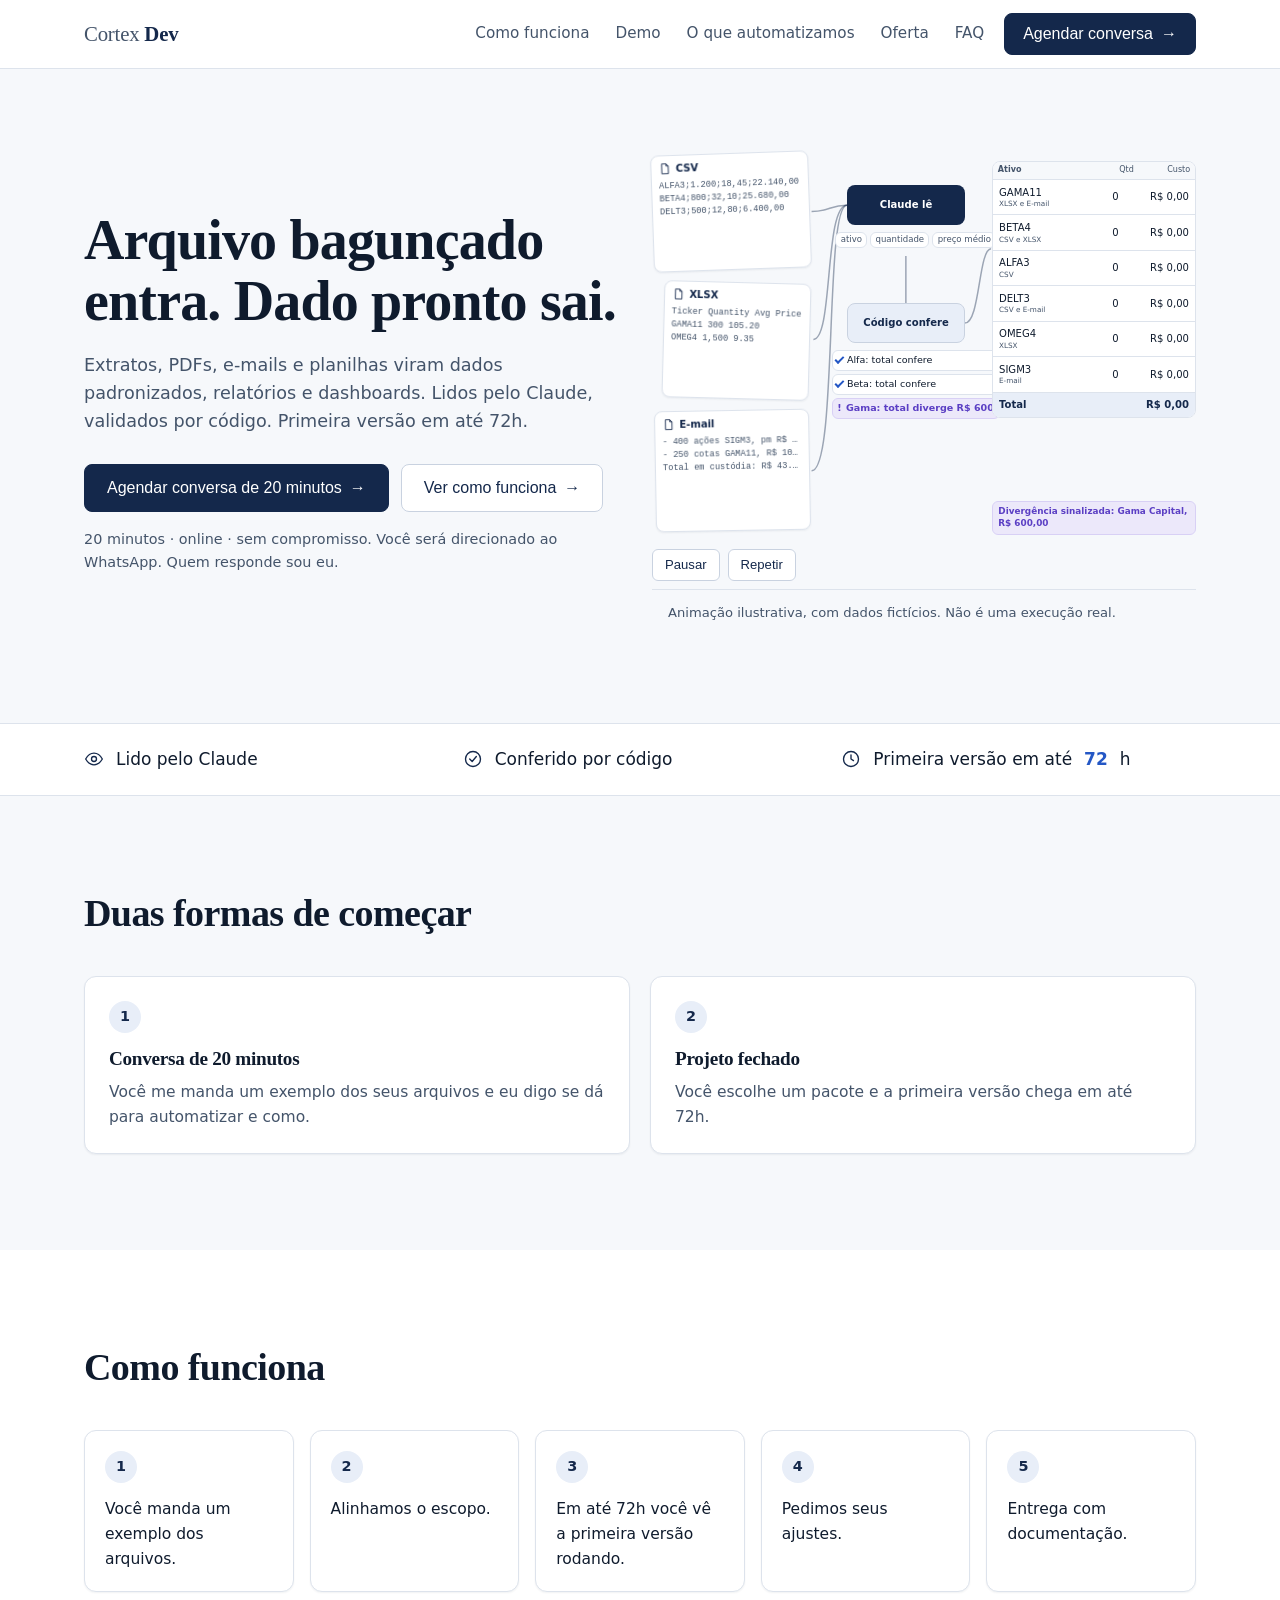
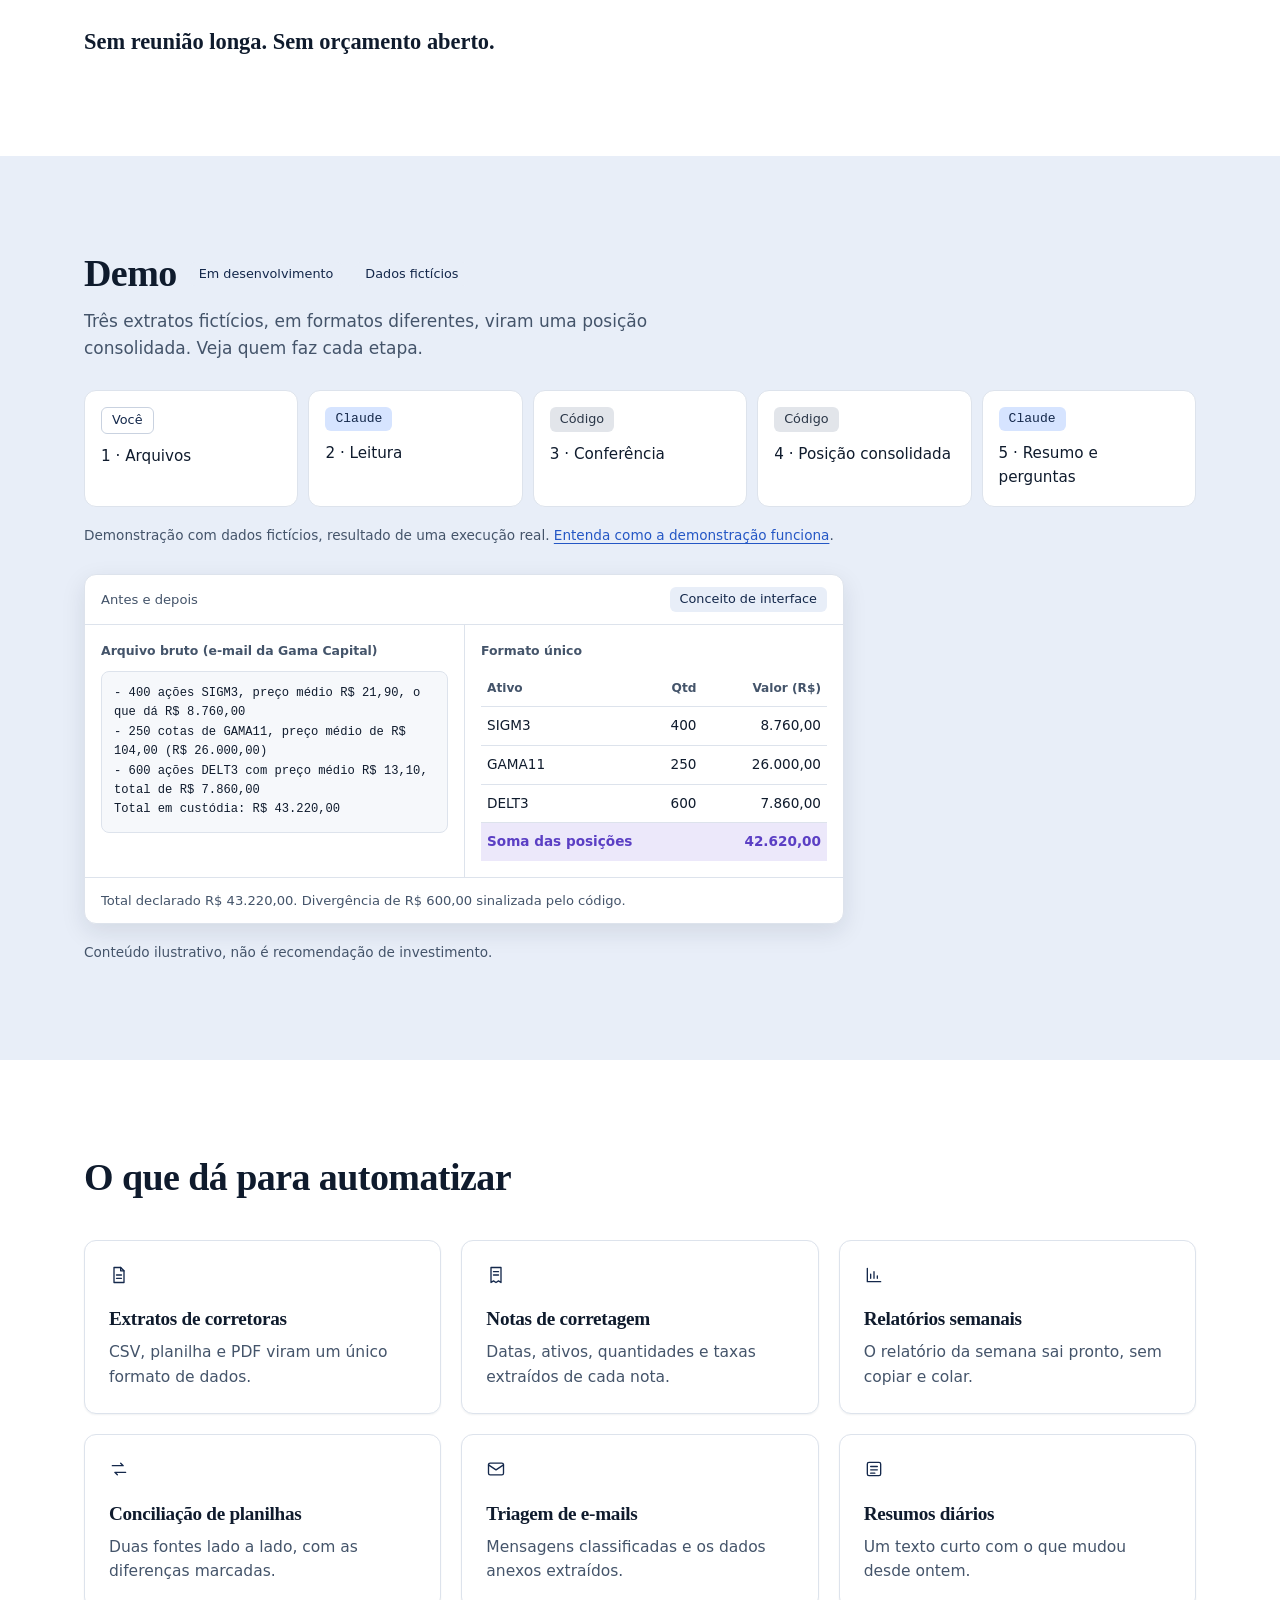
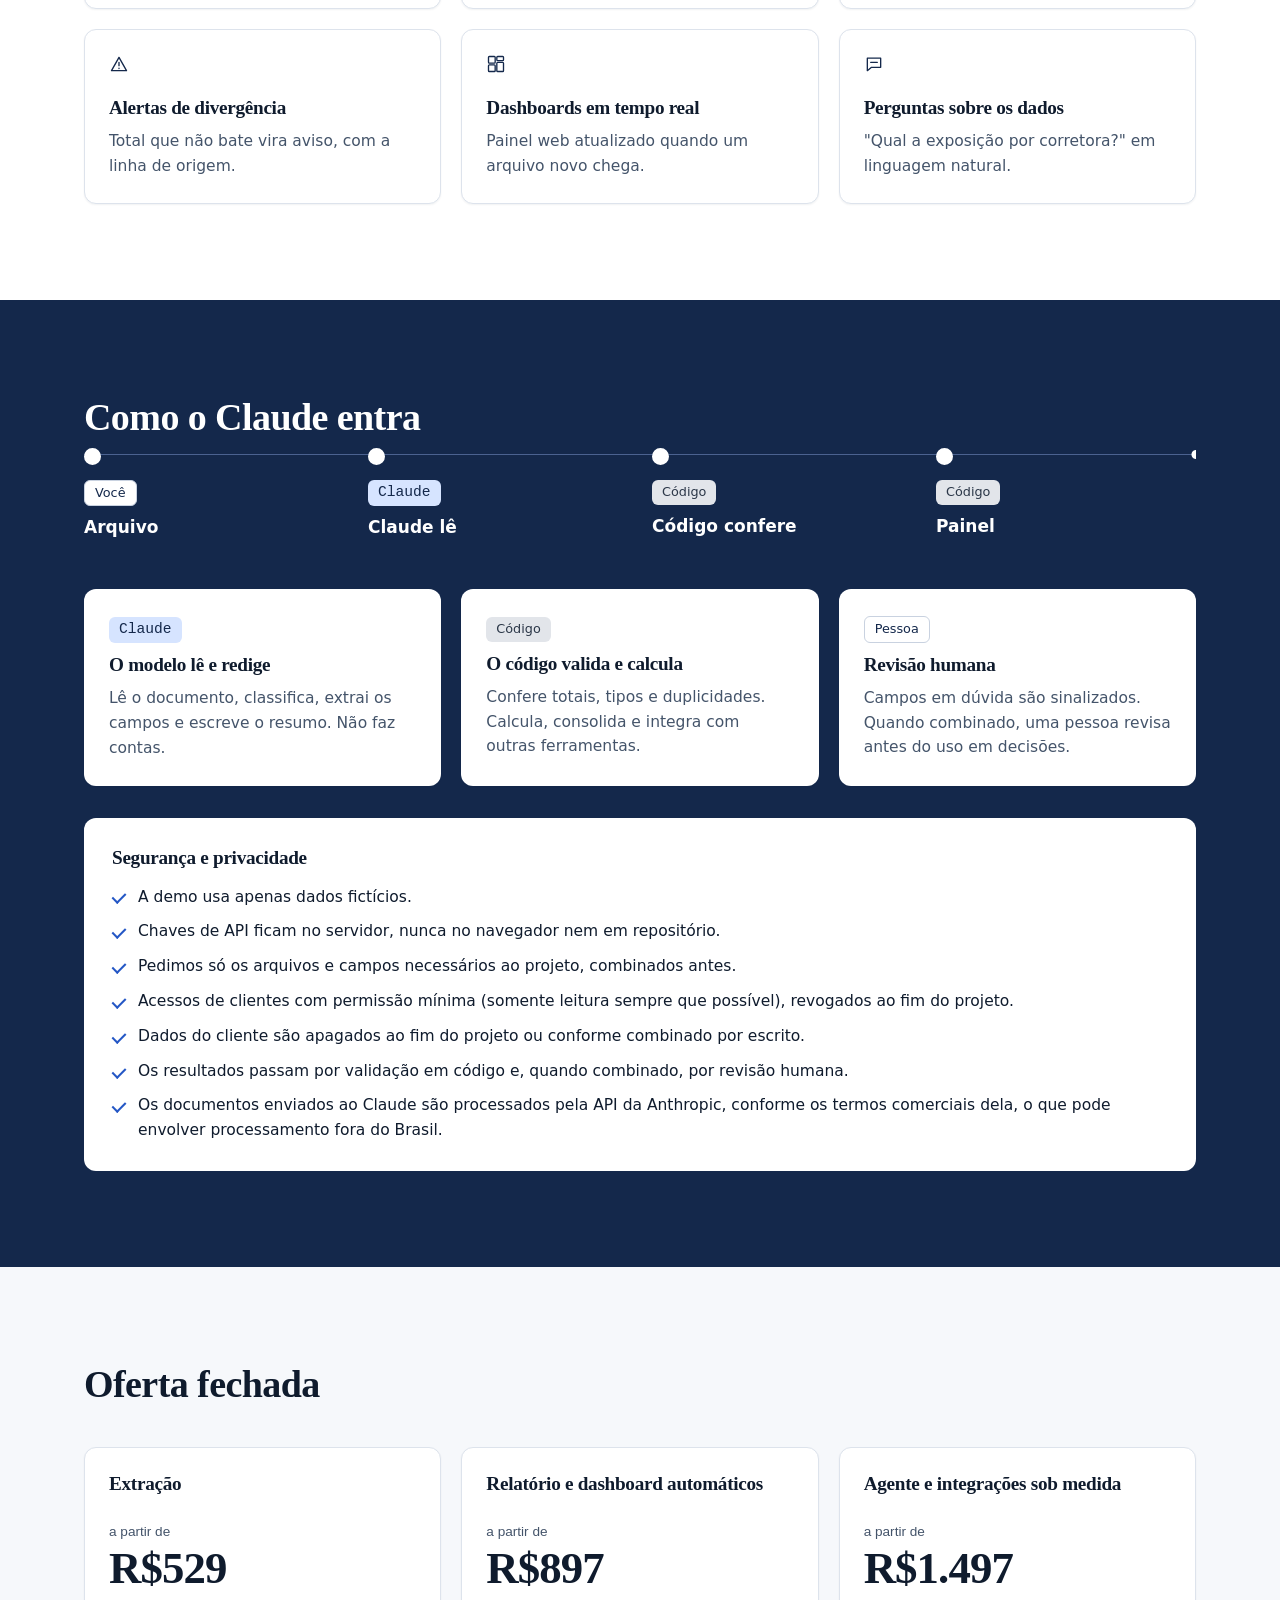
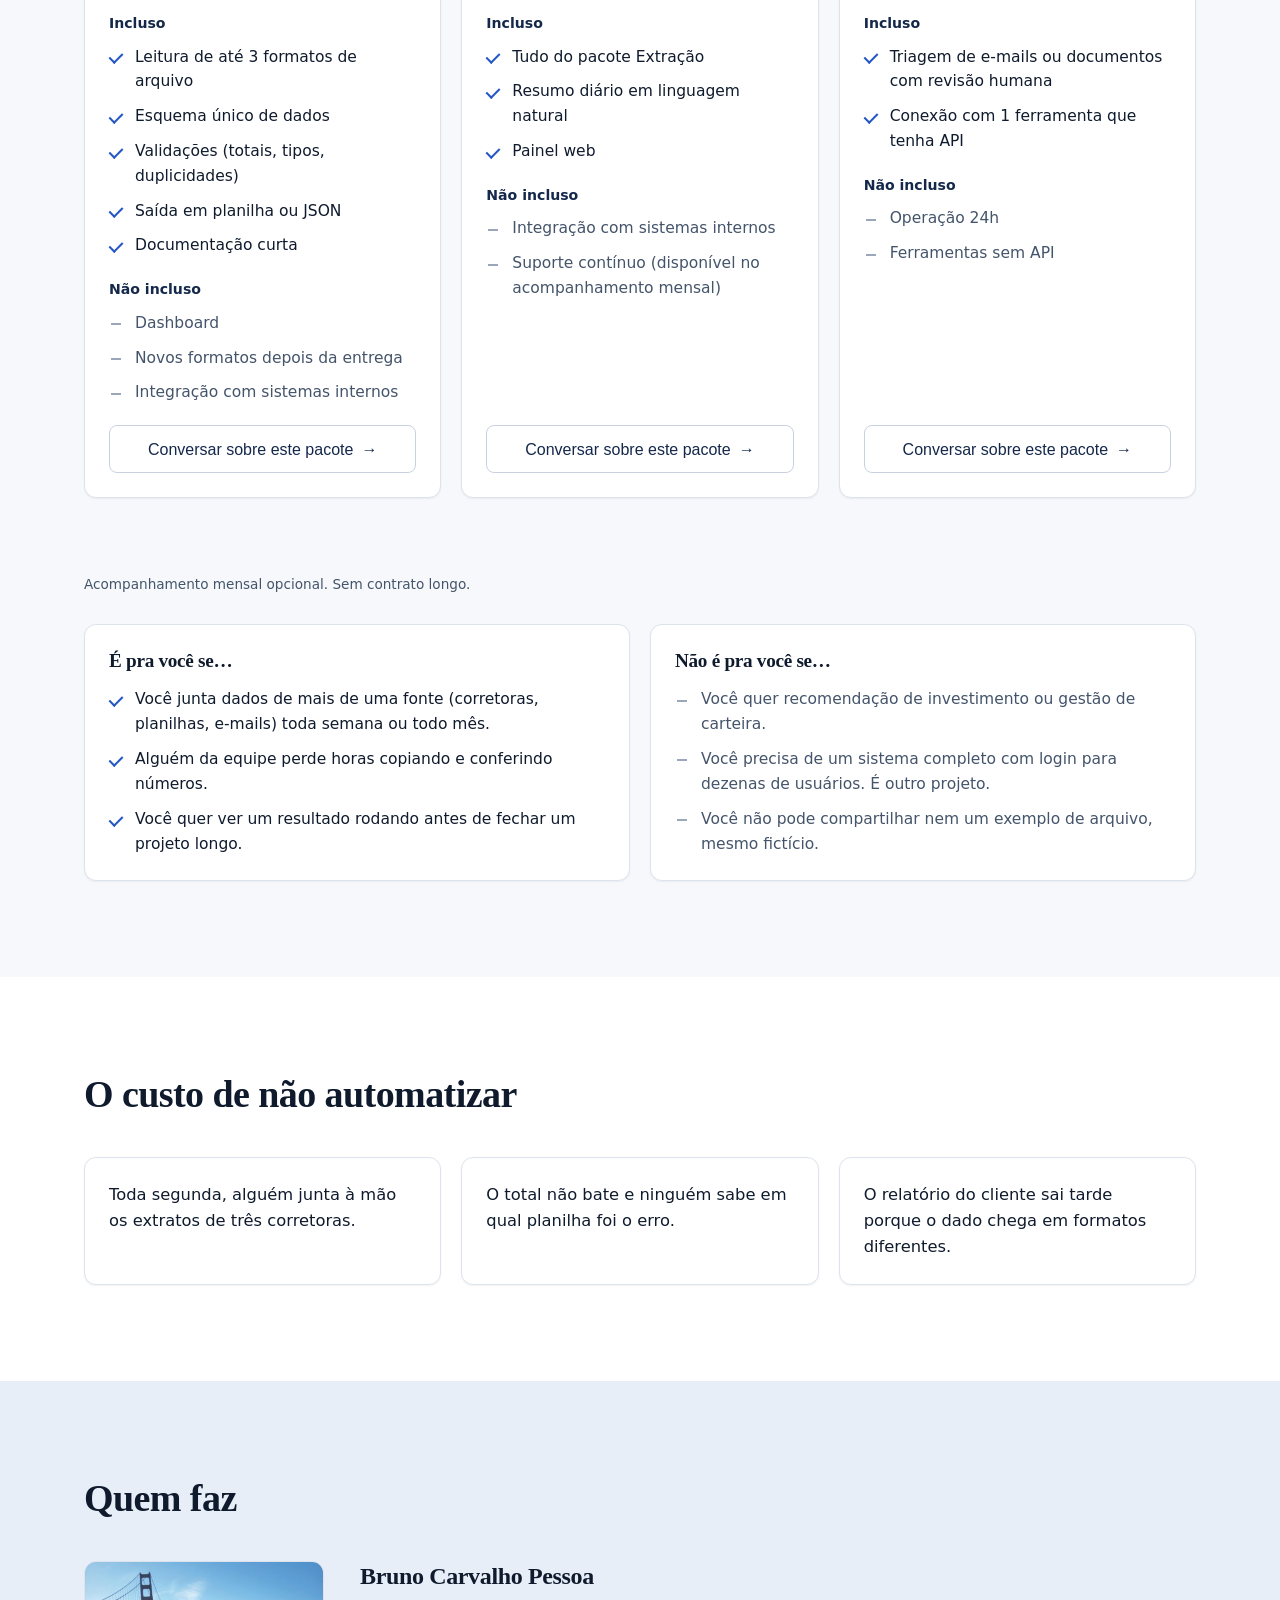
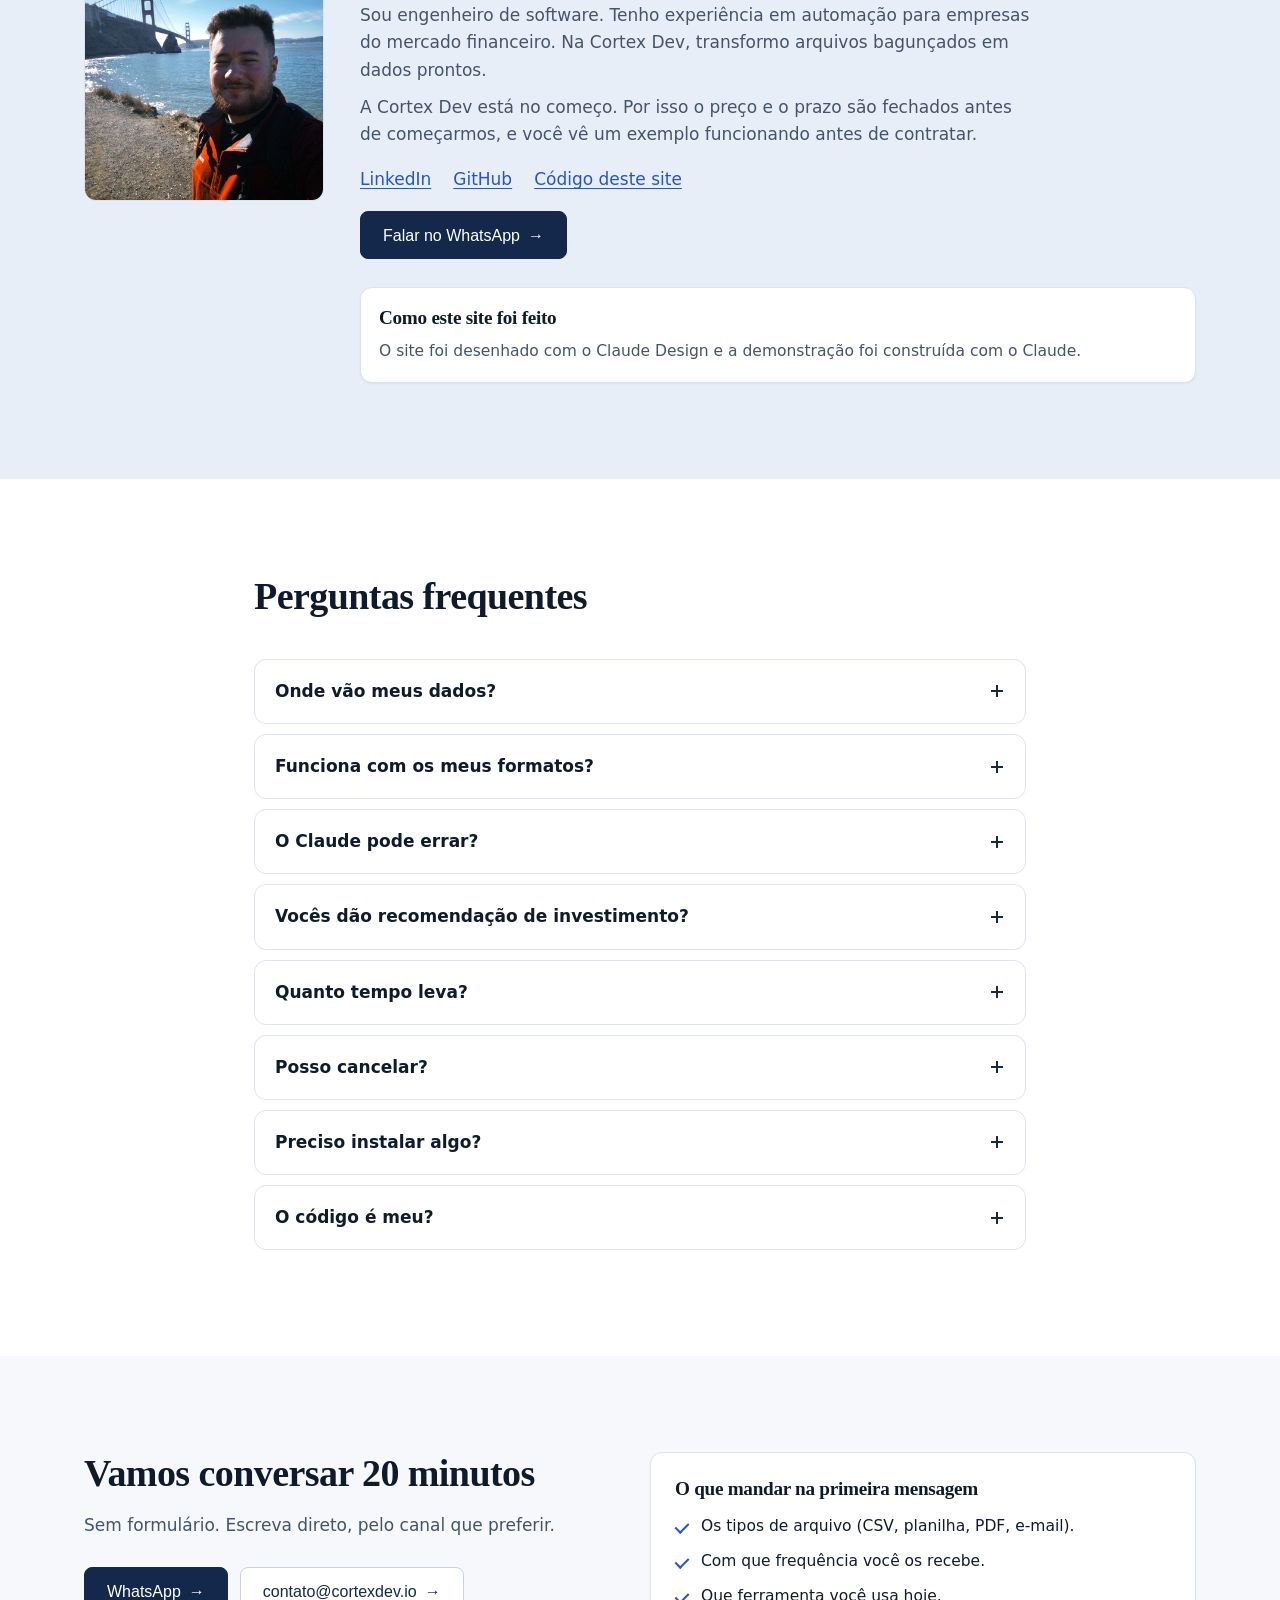
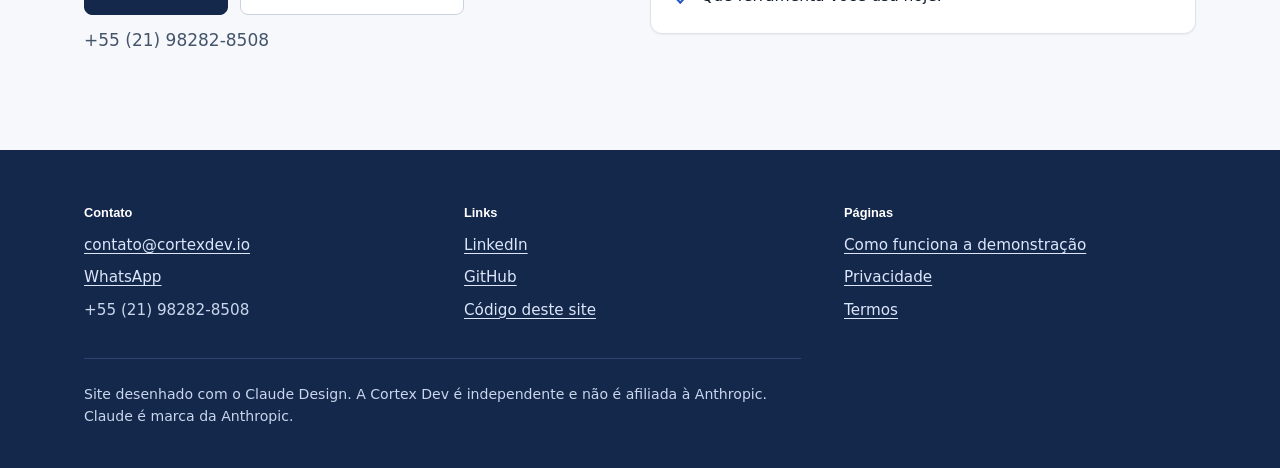
==== commit f05854b8: "Correções: README do site, og-image em PNG, idioma no JSON-LD e limpeza Co-Authored-By: Claude Sonne" ====
--- a/index.html
+++ b/index.html
@@ -24,7 +24,7 @@
 <link href="https://fonts.googleapis.com/css2?family=IBM+Plex+Mono&family=Inter:wght@400;500;600&family=Source+Serif+4:wght@600&display=swap" rel="stylesheet">
 <link rel="stylesheet" href="assets/css/style.css">
 <link rel="stylesheet" href="assets/css/flow.css">
-<script type="application/ld+json">{"@context":"https://schema.org","@type":"ProfessionalService","name":"Cortex Dev","url":"https://cortexdev.io/","description":"Estúdio que transforma arquivos e dados bagunçados em dados padronizados, relatórios e dashboards automáticos.","email":"contato@cortexdev.io","telephone":"+5521982828508","founder":{"@type":"Person","name":"Bruno Carvalho Pessoa","sameAs":["https://www.linkedin.com/in/bruno-carvalho-pessoa/","https://github.com/Cortexdev-io"]},"areaServed":"BR","availableLanguage":["pt-BR","en"]}</script>
+<script type="application/ld+json">{"@context":"https://schema.org","@type":"ProfessionalService","name":"Cortex Dev","url":"https://cortexdev.io/","description":"Estúdio que transforma arquivos e dados bagunçados em dados padronizados, relatórios e dashboards automáticos.","email":"contato@cortexdev.io","telephone":"+5521982828508","founder":{"@type":"Person","name":"Bruno Carvalho Pessoa","sameAs":["https://www.linkedin.com/in/bruno-carvalho-pessoa/","https://github.com/Cortexdev-io"]},"areaServed":"BR","availableLanguage":["pt-BR"]}</script>
 </head>
 <body>
 <a class="skip" href="#main">Ir para o conteúdo</a>
--- a/assets/css/style.css
+++ b/assets/css/style.css
@@ -0,0 +1,134 @@
+:root{--bg:#F6F8FB;--sf:#fff;--tint:#E8EEF8;--ln:#DDE3EC;--tx:#0F1B2D;--tx2:#44546A;--navy:#14284B;--ac:#2457C5;--sh:0 1px 2px rgba(15,27,45,.06)}
+*{box-sizing:border-box}html{scroll-behavior:smooth;scroll-padding-top:80px}
+@media(prefers-reduced-motion:reduce){html{scroll-behavior:auto}*{transition:none!important;animation:none!important}}
+body{margin:0;background:var(--bg);color:var(--tx);font:400 17px/1.6 Inter,system-ui,sans-serif;-webkit-font-smoothing:antialiased}
+[hidden]{display:none!important}
+a{color:var(--ac);text-underline-offset:3px}a:hover{color:var(--navy)}
+:focus-visible{outline:3px solid var(--ac);outline-offset:3px;border-radius:4px}
+h1,h2,h3{font-family:"Source Serif 4",Georgia,serif;font-weight:600;line-height:1.15;margin:0;letter-spacing:-.015em}
+h1{font-size:38px}h2{font-size:30px}h3{font-size:1.2rem;line-height:1.3}
+@media(min-width:900px){h1{font-size:56px;line-height:1.08}h2{font-size:38px}}
+h1 em{font-style:normal}
+p{margin:0}.wrap{max-width:1160px;margin:0 auto;padding:0 24px}
+section{padding:64px 0}@media(min-width:900px){section{padding:96px 0}}
+.s-w{background:var(--sf)}.s-b{background:var(--bg)}.s-t{background:var(--tint)}
+.s-d{background:var(--navy);color:#fff}.s-d h2,.s-d h3{color:#fff}.s-d .lead{color:#C9D6EC}
+.lead{color:var(--tx2);max-width:62ch;margin-top:16px}.sec-h{margin-bottom:40px}
+.skip{position:absolute;left:-999px;top:8px;background:var(--navy);color:#fff;padding:8px 14px;border-radius:8px;z-index:99}.skip:focus{left:8px}
+header.top{position:sticky;top:0;z-index:20;background:#fff;border-bottom:1px solid var(--ln)}
+.bar{display:flex;align-items:center;gap:20px;height:68px}
+.logo{white-space:nowrap;flex:none;font-family:"Source Serif 4",Georgia,serif;font-weight:500;font-size:1.3rem;color:var(--tx2);text-decoration:none;margin-right:auto;letter-spacing:-.01em}.logo span{color:var(--navy);font-weight:700}
+nav.main{display:none;gap:26px}nav.main a{color:var(--tx2);text-decoration:none;font-size:.95rem;font-weight:500}nav.main a:hover{color:var(--navy)}
+.lang{font-size:.9rem;color:var(--tx2);text-decoration:none;border:1px solid #C9D2E0;padding:4px 10px;border-radius:6px}
+details.menu{position:relative}details.menu summary{list-style:none;cursor:pointer;border:1px solid #C9D2E0;border-radius:8px;padding:9px 14px;font-size:.9rem;font-weight:500}
+details.menu summary::-webkit-details-marker{display:none}
+details.menu div{position:absolute;right:0;top:50px;background:#fff;border:1px solid var(--ln);border-radius:12px;padding:8px;display:grid;min-width:240px;box-shadow:0 8px 24px rgba(15,27,45,.10)}
+details.menu a{padding:11px 12px;color:var(--tx);text-decoration:none;border-radius:6px}details.menu a:hover{background:var(--bg)}
+header .btn.hide-m{display:none}
+@media(min-width:960px){nav.main{display:flex}details.menu{display:none}header .btn.hide-m{display:inline-flex}}
+.btn{display:inline-flex;align-items:center;justify-content:center;min-height:48px;padding:10px 22px;border-radius:8px;font:500 1rem/1.2 Inter,sans-serif;text-decoration:none;border:1px solid var(--navy);transition:background .15s,border-color .15s}
+.btn.p{background:var(--navy);color:#fff}.btn.p:hover{background:#0C1B36;border-color:#0C1B36;color:#fff}
+.btn.s{background:#fff;color:var(--navy);border-color:#C9D2E0}.btn.s:hover{border-color:var(--navy);color:var(--navy)}
+.btns{display:flex;flex-wrap:wrap;gap:12px}.micro{font-size:.9rem;color:var(--tx2);margin-top:16px;max-width:54ch}
+.b{display:inline-flex;align-items:center;font-size:.8rem;font-weight:500;padding:2px 10px;border-radius:6px;line-height:1.6;white-space:nowrap;background:var(--tint);color:var(--navy)}
+.b.cl{background:#D6E4FF;color:#14284B}.b.cd{background:#E2E5EA;color:#2B3748}.b.vc{background:#fff;color:var(--navy);border:1px solid #C9D2E0}
+
+.hero{padding:48px 0 56px}@media(min-width:900px){.hero{padding:80px 0 88px}}
+.hero .wrap{animation:fade .5s ease both}@keyframes fade{from{opacity:0}to{opacity:1}}
+.hero-g{display:grid;gap:48px;align-items:center}@media(min-width:960px){.hero-g{grid-template-columns:repeat(12,1fr);gap:24px}.hero-g>div:first-child{grid-column:1/7}.hero-g>figure{grid-column:7/13}}
+.hero h1{margin-bottom:20px}.hero .lead{margin:0 0 28px;font-size:1.1rem}
+.frame{margin:0;background:#fff;border:1px solid var(--ln);border-radius:12px;box-shadow:0 8px 24px rgba(15,27,45,.10);overflow:hidden}
+.frame img{display:block;width:100%}
+.mock-h{display:flex;justify-content:space-between;align-items:center;gap:8px;padding:12px 16px;border-bottom:1px solid var(--ln);font-size:.82rem;color:var(--tx2);flex-wrap:wrap;font-weight:500}
+.ba{display:grid}@media(min-width:620px){.ba{grid-template-columns:1fr 1fr}.ba>div+div{border-left:1px solid var(--ln)}}
+.ba>div{padding:16px;min-width:0}.ba>div+div{border-top:1px solid var(--ln)}@media(min-width:620px){.ba>div+div{border-top:0}}
+.cap{font-size:.78rem;font-weight:600;color:var(--tx2);margin-bottom:10px;display:block}
+pre{margin:0;font:400 .76rem/1.6 "IBM Plex Mono",ui-monospace,monospace;white-space:pre-wrap;word-break:break-word;background:var(--bg);border:1px solid var(--ln);border-radius:8px;padding:12px;color:var(--tx)}
+table{width:100%;border-collapse:collapse;font-size:.85rem;font-variant-numeric:tabular-nums}
+th,td{padding:8px 6px;border-bottom:1px solid var(--ln);text-align:left}th{font-weight:600;color:var(--tx2);font-size:.76rem}td.n,th.n{text-align:right}
+tr.flag td{background:var(--tint);color:var(--navy);font-weight:600}tr:last-child td{border-bottom:0}
+.note,figcaption{font-size:.82rem;color:var(--tx2);padding:12px 16px;border-top:1px solid var(--ln)}
+
+.strip{padding:0;border-block:1px solid var(--ln)}.strip ul{list-style:none;margin:0;padding:22px 0;display:grid;gap:14px}@media(min-width:760px){.strip ul{grid-template-columns:repeat(3,1fr);gap:24px}}
+.strip li{display:flex;align-items:center;gap:12px;font-weight:500}
+.ic{width:20px;height:20px;flex:none;fill:none;stroke:var(--navy);stroke-width:1.6;stroke-linecap:round;stroke-linejoin:round}
+
+.grid{display:grid;gap:20px}@media(min-width:700px){.g2{grid-template-columns:1fr 1fr}.g3{grid-template-columns:repeat(3,1fr)}}
+.card{background:#fff;border:1px solid var(--ln);border-radius:12px;padding:24px;box-shadow:var(--sh);transition:border-color .15s}.card:hover{border-color:#B8C4D8}
+.card h3{margin-bottom:8px;color:var(--tx)}.card p{color:var(--tx2);font-size:.97rem}.card .ic{margin-bottom:14px}
+.num{display:inline-grid;place-items:center;width:32px;height:32px;border-radius:50%;background:var(--tint);color:var(--navy);font-weight:600;font-size:.9rem;margin-bottom:14px;font-variant-numeric:tabular-nums}
+.steps{list-style:none;padding:0;margin:0;display:grid;gap:16px}@media(min-width:900px){.steps{grid-template-columns:repeat(5,1fr)}}
+.steps li{background:#fff;border:1px solid var(--ln);border-radius:12px;padding:20px;box-shadow:var(--sh)}.steps p{font-size:.97rem}
+.closer{margin-top:32px;font-family:"Source Serif 4",Georgia,serif;font-weight:600;font-size:1.4rem}
+.flow{list-style:none;margin:28px 0 0;padding:0;display:grid;gap:10px}@media(min-width:900px){.flow{grid-template-columns:repeat(5,1fr)}}
+.flow li{border:1px solid var(--ln);background:#fff;border-radius:12px;padding:16px;display:grid;gap:10px;justify-items:start;font-weight:500;font-size:.95rem}
+.demo-top{display:flex;flex-wrap:wrap;gap:12px;align-items:center;margin-bottom:12px}
+.video iframe,.video video{width:100%;aspect-ratio:16/9;border:0;border-radius:12px;background:#000}
+.prev{width:100%;display:block;border:1px solid var(--ln);border-radius:12px;margin-top:28px;box-shadow:0 8px 24px rgba(15,27,45,.10)}
+
+.dflow{list-style:none;margin:8px 0 48px;padding:0;position:relative;display:grid;gap:28px}
+.dflow:before{content:"";position:absolute;left:6px;top:8px;bottom:8px;width:1px;background:#4B6290}
+.dflow li{position:relative;padding-left:40px;display:grid;gap:8px;justify-items:start}
+.dflow li:before{content:"";position:absolute;left:0;top:5px;width:13px;height:13px;border-radius:50%;background:var(--navy);border:2px solid #fff}
+.dflow strong{font-weight:600}.dflow span.t{color:#C9D6EC;font-size:.95rem}
+@media(min-width:900px){.dflow{grid-template-columns:repeat(4,1fr);gap:24px}.dflow:before{left:0;right:0;top:6px;bottom:auto;width:auto;height:1px}.dflow li{padding:32px 0 0}.dflow li:before{top:0}}
+.s-d .card{border-color:transparent}.sec-box{margin-top:32px;background:#fff;color:var(--tx);border-radius:12px;padding:28px}.sec-box h3{color:var(--tx)}
+
+.chk{list-style:none;margin:0;padding:0;display:grid;gap:10px}.chk li{padding-left:26px;position:relative;font-size:.97rem}
+.chk li:before{content:"";position:absolute;left:3px;top:.38em;width:6px;height:11px;border:solid var(--ac);border-width:0 2px 2px 0;transform:rotate(45deg)}
+.chk.no li{color:var(--tx2)}.chk.no li:before{border:0;transform:none;width:10px;height:2px;background:#9AA7BA;top:.8em;left:2px}
+.pk{display:flex;flex-direction:column;gap:20px}.pk .price{font-family:"Source Serif 4",Georgia,serif;font-size:2.8rem;font-weight:600;font-variant-numeric:tabular-nums;line-height:1.05;letter-spacing:-.02em}
+.pk .price small{font-family:Inter,sans-serif;font-size:.85rem;font-weight:500;color:var(--tx2);display:block;margin-bottom:6px;letter-spacing:0}
+.pk h4{margin:0 0 10px;font-size:.88rem;font-weight:600;color:var(--navy)}.pk .btn{margin-top:auto;width:100%}
+.who{display:grid;gap:36px;align-items:start}@media(min-width:800px){.who.ph{grid-template-columns:240px 1fr}}
+.who img{width:100%;max-width:240px;border-radius:12px;display:block;border:1px solid var(--ln);aspect-ratio:1;object-fit:cover}
+.links{display:flex;flex-wrap:wrap;gap:8px 22px;margin:18px 0}.mt{margin-top:28px}
+details.q{background:#fff;border:1px solid var(--ln);border-radius:12px;margin-bottom:10px}
+details.q summary{cursor:pointer;padding:18px 52px 18px 20px;font-weight:600;list-style:none;position:relative}
+details.q summary::-webkit-details-marker{display:none}
+details.q summary:before,details.q summary:after{content:"";position:absolute;right:22px;top:50%;width:12px;height:2px;background:var(--navy);margin-top:-1px}
+details.q summary:after{transform:rotate(90deg);transition:transform .15s}details.q[open] summary:after{transform:none}
+details.q p{padding:0 20px 20px;color:var(--tx2);max-width:68ch}
+.disc{font-size:.85rem;color:var(--tx2);margin-top:18px}
+footer{background:var(--navy);color:#C9D6EC;padding:56px 0 40px;font-size:.95rem}
+footer .wrap{display:grid;gap:36px}footer .cols{display:grid;gap:28px}@media(min-width:760px){footer .cols{grid-template-columns:repeat(3,1fr)}}
+footer h2{font-family:Inter,sans-serif;font-size:.8rem;font-weight:600;color:#fff;letter-spacing:0;margin-bottom:12px}
+footer nav{display:grid;gap:8px}footer a{color:#DCE6FA}footer a:hover{color:#fff}footer p{border-top:1px solid #2F4472;padding-top:24px;font-size:.88rem;max-width:80ch}
+.center{min-height:70vh;display:grid;place-content:center;text-align:center;gap:20px;padding:40px 20px;justify-items:center}
+
+
+@view-transition{navigation:auto}
+:root{--e:cubic-bezier(.2,.7,.2,1)}
+header.top{transition:box-shadow .3s}header.top.sc{box-shadow:0 1px 8px rgba(15,27,45,.08)}
+#prog{position:absolute;left:0;bottom:-1px;height:2px;width:100%;background:var(--ac);transform:scaleX(0);transform-origin:left}
+nav.main a{padding:6px 0;border-bottom:2px solid transparent}nav.main a[aria-current]{color:var(--navy);border-bottom-color:var(--ac)}
+.btn{transition:background .2s,border-color .2s,transform .2s var(--e)}.btn:hover{transform:translateY(-1px)}.btn:active{transform:scale(.98)}
+.btn:after{content:"→";margin-left:8px;display:inline-block;transition:transform .25s var(--e)}.btn:hover:after{transform:translateX(4px)}
+.card{transition:border-color .3s,transform .3s var(--e)}.card:hover{transform:translateY(-2px);border-color:var(--ac)}
+.strip [data-count]{color:var(--ac);font-weight:600;font-variant-numeric:tabular-nums}
+.js:not(.rm) .rv{opacity:0;transform:translateY(16px);transition:opacity .5s var(--e),transform .5s var(--e)}
+.js:not(.rm) .rv.in{opacity:1;transform:none}
+.js:not(.rm) .pk .chk:not(.no) li:before{transform:rotate(45deg) scale(0);transition:transform .35s var(--e)}
+.js:not(.rm) .pk.seen .chk:not(.no) li:before{transform:rotate(45deg) scale(1)}
+.pk .chk li:nth-child(2):before{transition-delay:.1s}.pk .chk li:nth-child(3):before{transition-delay:.2s}.pk .chk li:nth-child(4):before{transition-delay:.3s}.pk .chk li:nth-child(5):before{transition-delay:.4s}
+
+.dflow{overflow:hidden}.dflow li:before{background:#fff}.dflow li .t{display:block}
+.js:not(.rm) .dflow:before{transform:scaleY(0);transform-origin:top;transition:transform .9s var(--e)}.js:not(.rm) .dflow.go:before{transform:none}
+.js:not(.rm) .dflow li:before{background:var(--navy);transition:background .3s}
+.js:not(.rm) .dflow.go li:before{background:#fff;transition-delay:calc(var(--i)*250ms + 500ms)}
+.dflow:after{content:"";position:absolute;left:0;top:0;bottom:0;width:13px;background:radial-gradient(circle at 6.5px bottom,#fff 0 4px,transparent 5px);opacity:0;pointer-events:none}
+.js:not(.rm) .dflow.go:after{opacity:1;animation:dotv 4.5s 1.5s infinite cubic-bezier(.45,0,.2,1)}@keyframes dotv{from{transform:translateY(-100%)}to{transform:none}}
+@media(min-width:900px){.js:not(.rm) .dflow:before{transform:scaleX(0);transform-origin:left}.js:not(.rm) .dflow.go:before{transform:none}
+.dflow:after{right:0;bottom:auto;width:auto;height:13px;background:radial-gradient(circle at right 6.5px,#fff 0 4px,transparent 5px)}
+.js:not(.rm) .dflow.go:after{animation-name:doth}}@keyframes doth{from{transform:translateX(-100%)}to{transform:none}}
+
+details.q p{padding:0 20px 20px}
+details.q[open] summary:after{transform:none}
+.js:not(.rm) details.q .a{display:grid;grid-template-rows:0fr;transition:grid-template-rows .35s var(--e)}
+.js:not(.rm) details.q.show .a{grid-template-rows:1fr}.js:not(.rm) details.q .a>div{overflow:hidden}
+.js:not(.rm) details.q summary:after{transform:rotate(90deg);transition:transform .3s var(--e)}.js:not(.rm) details.q.show summary:after{transform:none}
+
+.flow li .t{font-weight:400;color:var(--tx2);font-size:.9rem}.flow li{align-content:start}
+.prose{max-width:760px}.prose h1{margin-bottom:8px}.prose h2{font-size:1.5rem;margin:36px 0 10px}.prose p,.prose li{color:var(--tx2)}.prose ul{padding-left:20px;display:grid;gap:6px;margin:10px 0}.prose p{margin-top:8px}.upd{font-size:.9rem}
+.card pre{font-size:.74rem}
+tr.div td{background:#ECE8FA;color:#5B3FC4;font-weight:600}
--- a/assets/css/flow.css
+++ b/assets/css/flow.css
@@ -0,0 +1,60 @@
+.flow-fig{margin:0;width:100%;max-width:600px}
+.fx{position:relative;aspect-ratio:600/430;container-type:inline-size;width:100%}
+.fxi{position:absolute;inset:0;font-size:max(10px,1.85cqw);line-height:1.35;color:var(--tx)}
+.fxi>svg{position:absolute;inset:0;width:100%;height:100%;overflow:visible}
+.tr-v{display:none}
+.tr{fill:none;stroke:var(--navy);stroke-opacity:.4;stroke-width:1.5;stroke-dasharray:1;vector-effect:non-scaling-stroke}
+.pkt{fill:var(--navy);offset-rotate:auto;opacity:0}
+.fc{position:absolute;transform:rotate(var(--r))}
+.fcb{height:100%;background:#fff;border:1px solid var(--ln);border-radius:8px;padding:.6em .7em;overflow:hidden;box-shadow:var(--sh)}
+.fh{display:flex;align-items:center;gap:.4em;font-weight:600;color:var(--navy);margin-bottom:.4em}
+.fi{width:1.3em;height:1.3em;fill:none;stroke:var(--navy);stroke-width:1.6;stroke-linejoin:round}
+.cl{font:400 .86em/1.5 "IBM Plex Mono",monospace;white-space:nowrap;overflow:hidden;text-overflow:ellipsis;color:var(--tx2)}
+.c1{left:0;top:1%;width:29%;height:30%}.c2{left:2%;top:34%;width:27%;height:30%}.c3{left:.5%;top:67%;width:28.5%;height:31%}
+.nd{position:absolute;left:35.8%;width:21.7%;height:10.2%;display:grid;place-items:center;border-radius:8px;font-weight:600;overflow:hidden}
+.n1{top:9.3%;background:var(--navy);color:#fff}.n2{top:39.5%;background:var(--tint);color:var(--navy);border:1px solid #C9D2E0}
+.sc{position:absolute;inset:0;transform:translateX(100%)}.sc:before{content:"";position:absolute;left:0;top:0;bottom:0;width:3px;background:#fff}
+.chips{position:absolute;left:33%;top:21.4%;width:31%;display:flex;gap:.3em;justify-content:center}
+.chip{background:#fff;border:1px solid var(--ln);border-radius:6px;padding:.1em .5em;font-size:.85em;color:var(--tx2);white-space:nowrap}
+.chks{position:absolute;left:33%;top:51.6%;width:31%}
+.ck{display:flex;gap:.45em;align-items:center;background:#fff;border:1px solid var(--ln);border-radius:6px;padding:.3em .5em;margin-bottom:.35em;font-size:.95em;white-space:nowrap}
+.ck:before{content:"";width:.35em;height:.7em;border:solid var(--ac);border-width:0 2px 2px 0;transform:rotate(45deg) translate(-.1em,-.1em);flex:none}
+.ck.dv,.bdg{background:#ECE8FA;color:#5B3FC4;border-color:#D8D0F5;font-weight:600}.ck.dv:before{content:"!";border:0;transform:none;width:auto;height:auto;font-weight:700}
+.tab{position:absolute;left:62.5%;top:3%;width:37.5%;background:#fff;border:1px solid var(--ln);border-radius:8px;overflow:hidden}
+.row{display:grid;grid-template-columns:1fr 3.6em 6.6em;gap:.4em;align-items:center;padding:.55em .6em;border-bottom:1px solid var(--ln);font-variant-numeric:tabular-nums}
+.row b{font-weight:500;text-align:right}.row small{display:block;font-size:.72em;color:var(--tx2)}
+.hd{background:var(--bg);color:var(--tx2);font-size:.8em;font-weight:600;padding:.4em .6em}.tot{background:var(--tint);color:var(--navy);font-weight:600;border-bottom:0}.tot b{font-weight:600}
+.bdg{position:absolute;left:62.5%;bottom:1%;width:37.5%;border:1px solid #D8D0F5;border-radius:6px;padding:.45em .6em;font-size:.88em}
+.fl-ctl{display:flex;gap:8px;margin-top:10px}
+.fl-ctl button{font:500 .82rem Inter,sans-serif;color:var(--navy);background:#fff;border:1px solid #C9D2E0;border-radius:6px;padding:4px 12px;min-height:32px;cursor:pointer}.fl-ctl button:hover{border-color:var(--navy)}
+.flow-fig figcaption{font-size:.82rem;color:var(--tx2);margin-top:8px}
+.fx.armed:not(.is-playing) :is(.fc,.nd,.chip,.ck,.tab,.bdg){opacity:0}.fx.armed:not(.is-playing) .tr{stroke-dashoffset:1}
+.fx.is-paused *{animation-play-state:paused!important}
+.is-playing{--e:cubic-bezier(.2,.7,.2,1)}
+.is-playing .fc{animation:ci .5s var(--e) both}.is-playing .c2{animation-delay:.35s}.is-playing .c3{animation-delay:.7s}
+.is-playing .fcb{animation:fo .5s var(--e) both 1.5s}.is-playing .c2 .fcb{animation-delay:1.75s}.is-playing .c3 .fcb{animation-delay:2s}
+.is-playing .tr{animation:dr .9s var(--e) both}.is-playing .t2{animation-delay:1.45s}.is-playing .t3{animation-delay:1.7s}.is-playing .t1{animation-delay:1.2s}
+.is-playing .t4{animation-duration:.4s;animation-delay:2.9s}.is-playing .t5{animation-duration:.3s;animation-delay:4.3s}
+.is-playing .pkt{animation:pk .8s var(--e) both}.is-playing .k1{animation-delay:1.4s}.is-playing .k2{animation-delay:1.65s}.is-playing .k3{animation-delay:1.9s}
+.is-playing .n1{animation:po .45s var(--e) both 1s}.is-playing .sc{animation:sw .8s var(--e) both 2.3s}
+.is-playing .chip{animation:up .4s var(--e) both}.is-playing .chip:nth-child(1){animation-delay:2.6s}.is-playing .chip:nth-child(2){animation-delay:2.9s}.is-playing .chip:nth-child(3){animation-delay:3.2s}
+.is-playing .n2{animation:po .45s var(--e) both 3s}
+.is-playing .ck{animation:up .4s var(--e) both}.is-playing .ck:nth-child(1){animation-delay:3.5s}.is-playing .ck:nth-child(2){animation-delay:3.85s}.is-playing .ck:nth-child(3){animation-delay:4.2s}
+.is-playing .tab{animation:sl .4s var(--e) both 4.4s}
+.is-playing .row{animation:sl .4s var(--e) both;animation-delay:calc(4.6s + var(--i,0)*.12s)}.is-playing .hd{animation:none}
+.is-playing .bdg{animation:up .5s var(--e) both 6s}
+@keyframes ci{from{opacity:0;transform:translateX(-24px) rotate(var(--r))}}
+@keyframes fo{50%{transform:scale(.96,.8);opacity:.7}}
+@keyframes dr{from{stroke-dashoffset:1}}
+@keyframes pk{0%{offset-distance:0;opacity:0}15%,85%{opacity:1}100%{offset-distance:100%;opacity:0}}
+@keyframes po{from{opacity:0;transform:scale(.9)}}
+@keyframes sw{from{transform:translateX(-100%)}to{transform:translateX(100%)}}
+@keyframes up{from{opacity:0;transform:translateY(8px)}}
+@keyframes sl{from{opacity:0;transform:translateX(-16px)}}
+@media(max-width:720px){
+.fx{aspect-ratio:360/800}.fxi{font-size:max(10px,3.1cqw)}.tr-h{display:none}.tr-v{display:block}
+.c1,.c2,.c3{top:0;height:16%;width:31.5%}.c1{left:0}.c2{left:34.25%}.c3{left:68.5%}.cl:nth-child(4){display:none}
+.nd{left:27.8%;width:44.4%;height:5.2%}.n1{top:22%}.n2{top:39%}
+.chips{left:5%;width:90%;top:28.5%}.chks{left:14%;width:72%;top:45%}
+.tab{left:0;width:100%;top:59%}.bdg{left:0;width:100%;bottom:auto;top:93%}}
+@media(prefers-reduced-motion:reduce){.fx *{animation:none!important}.fl-ctl{display:none!important}}
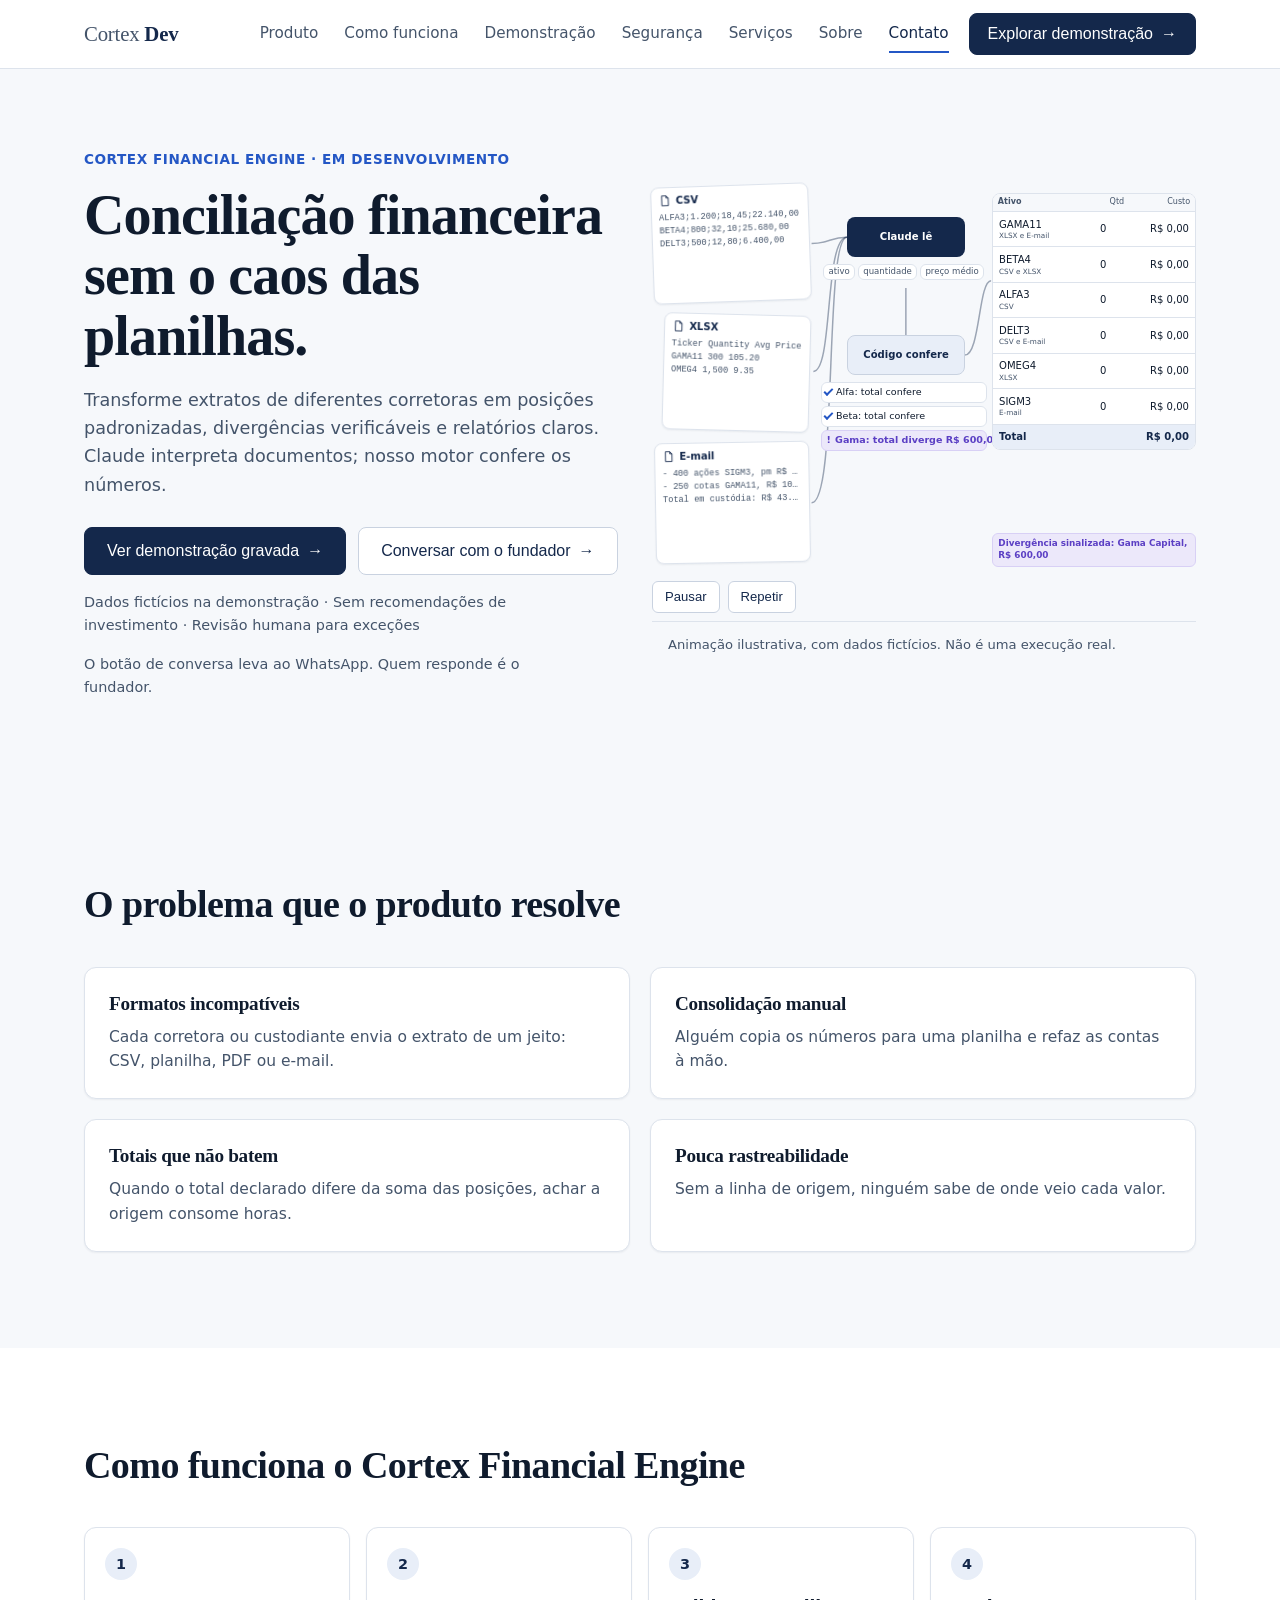
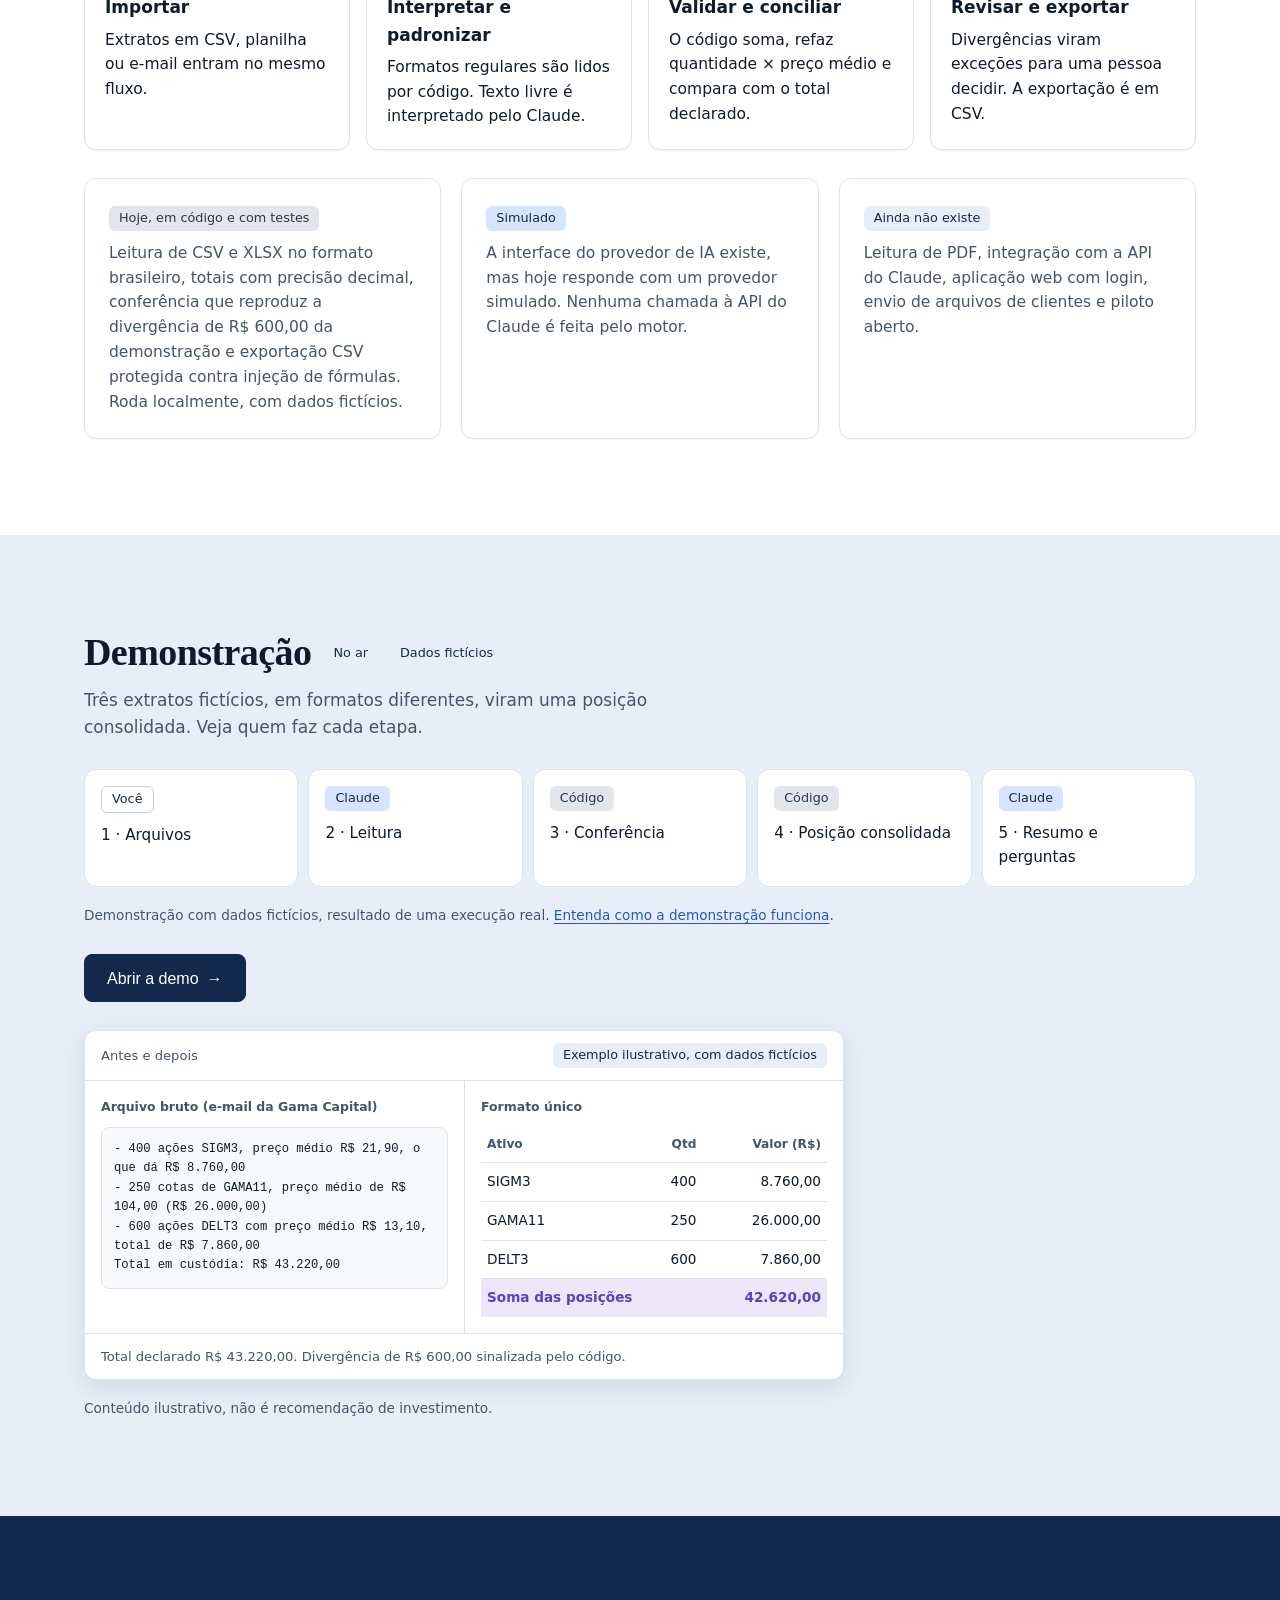
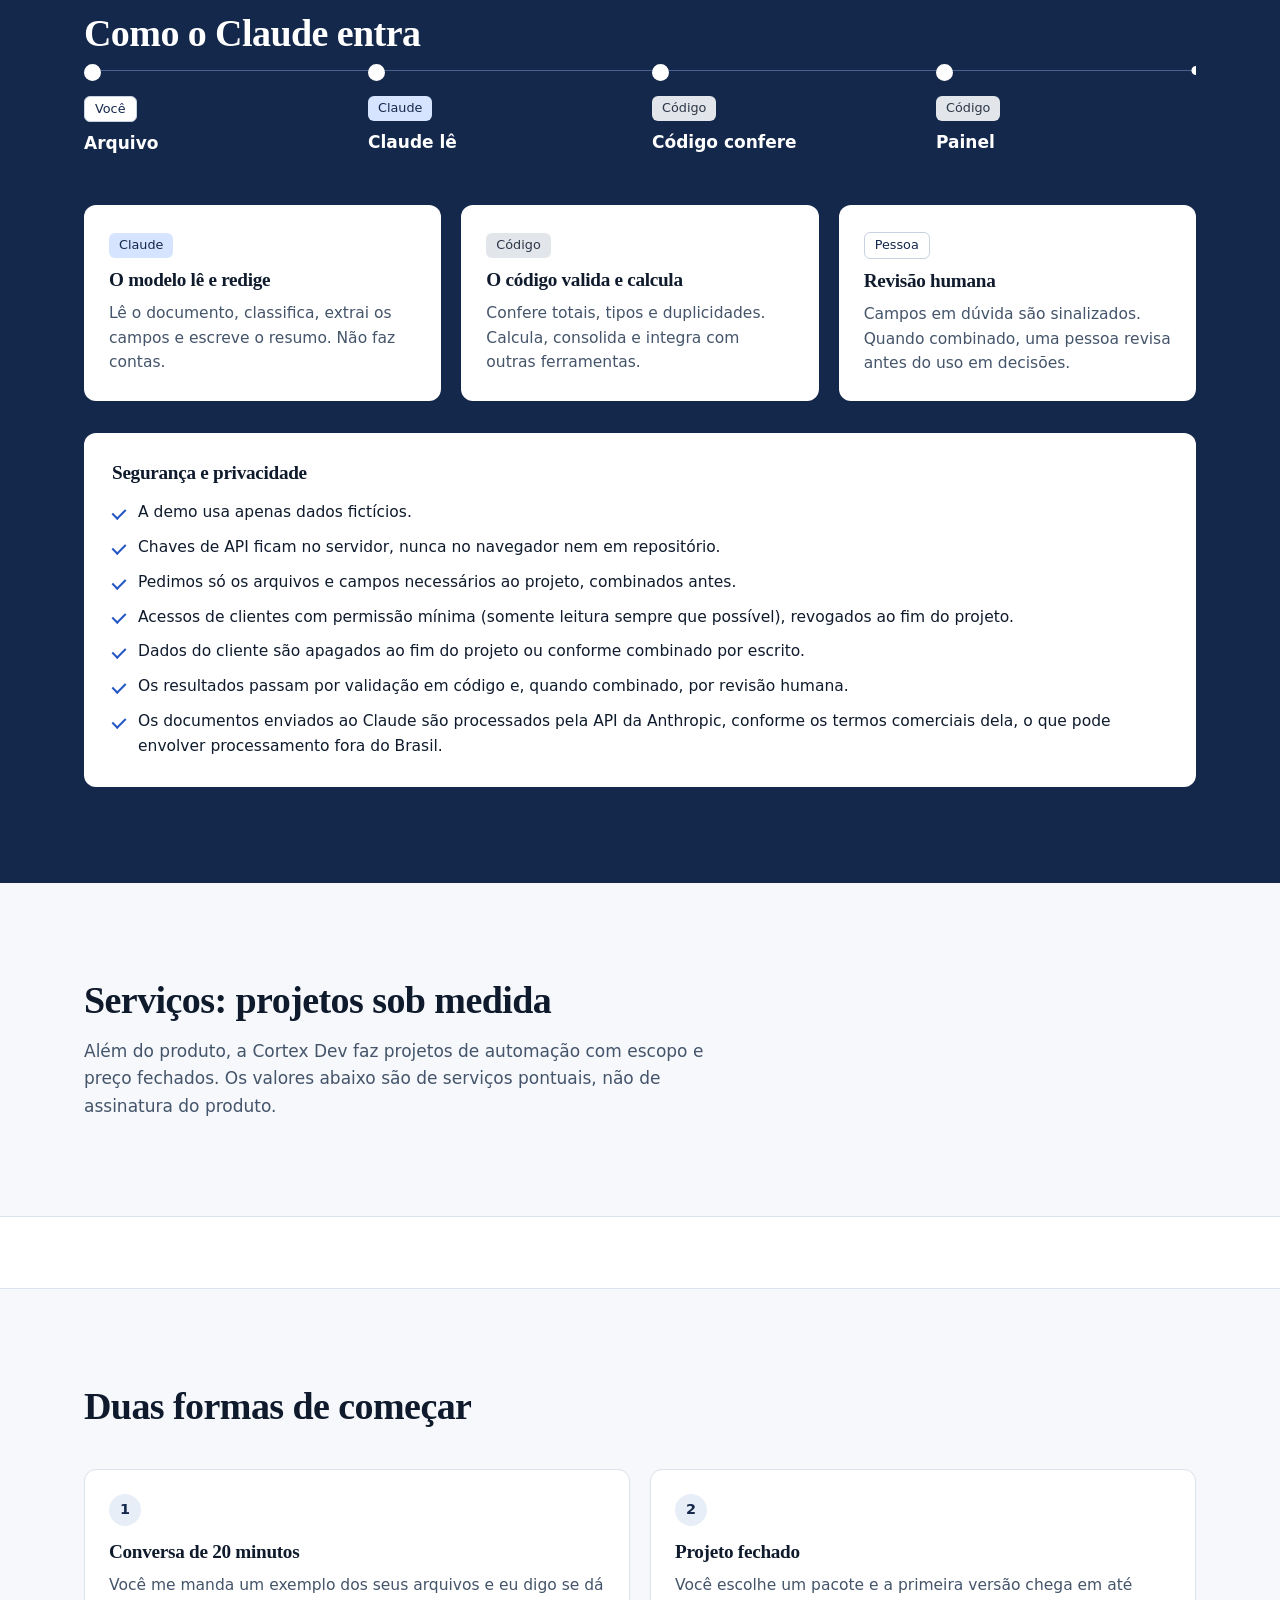
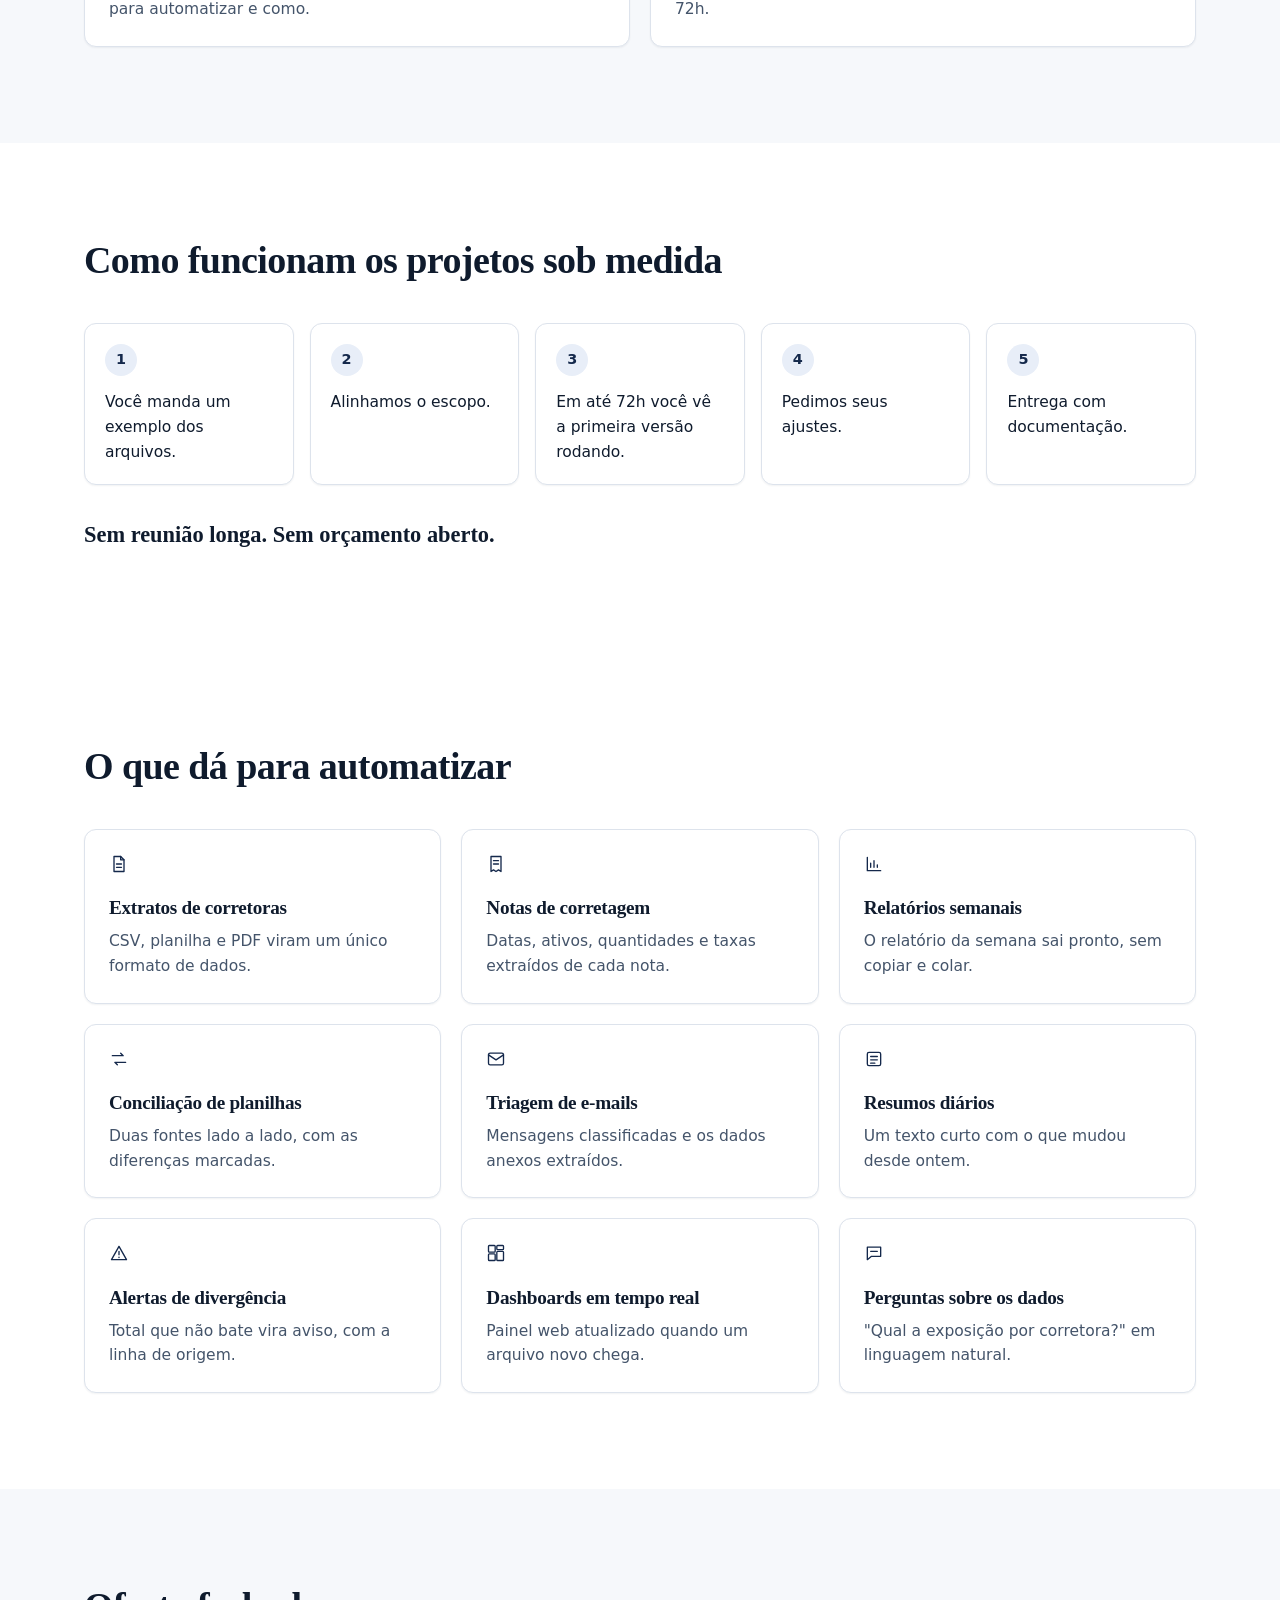
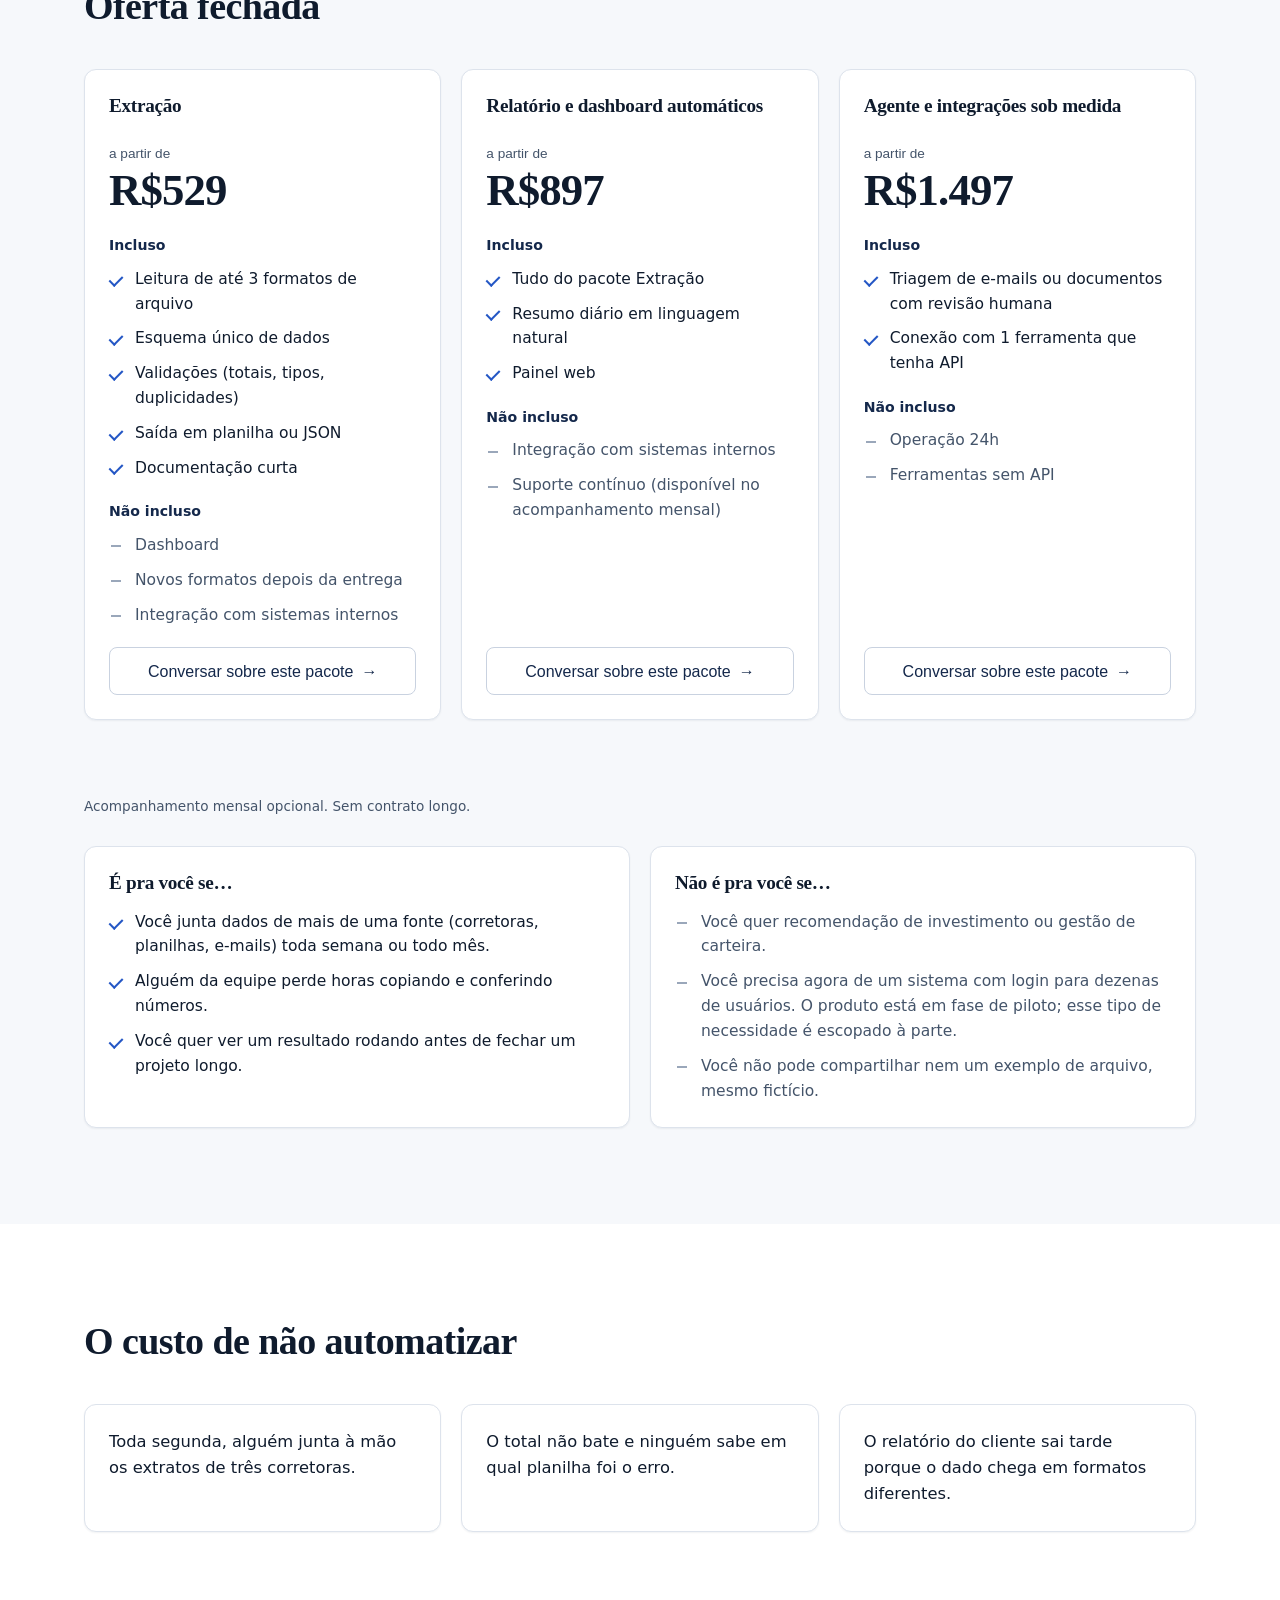
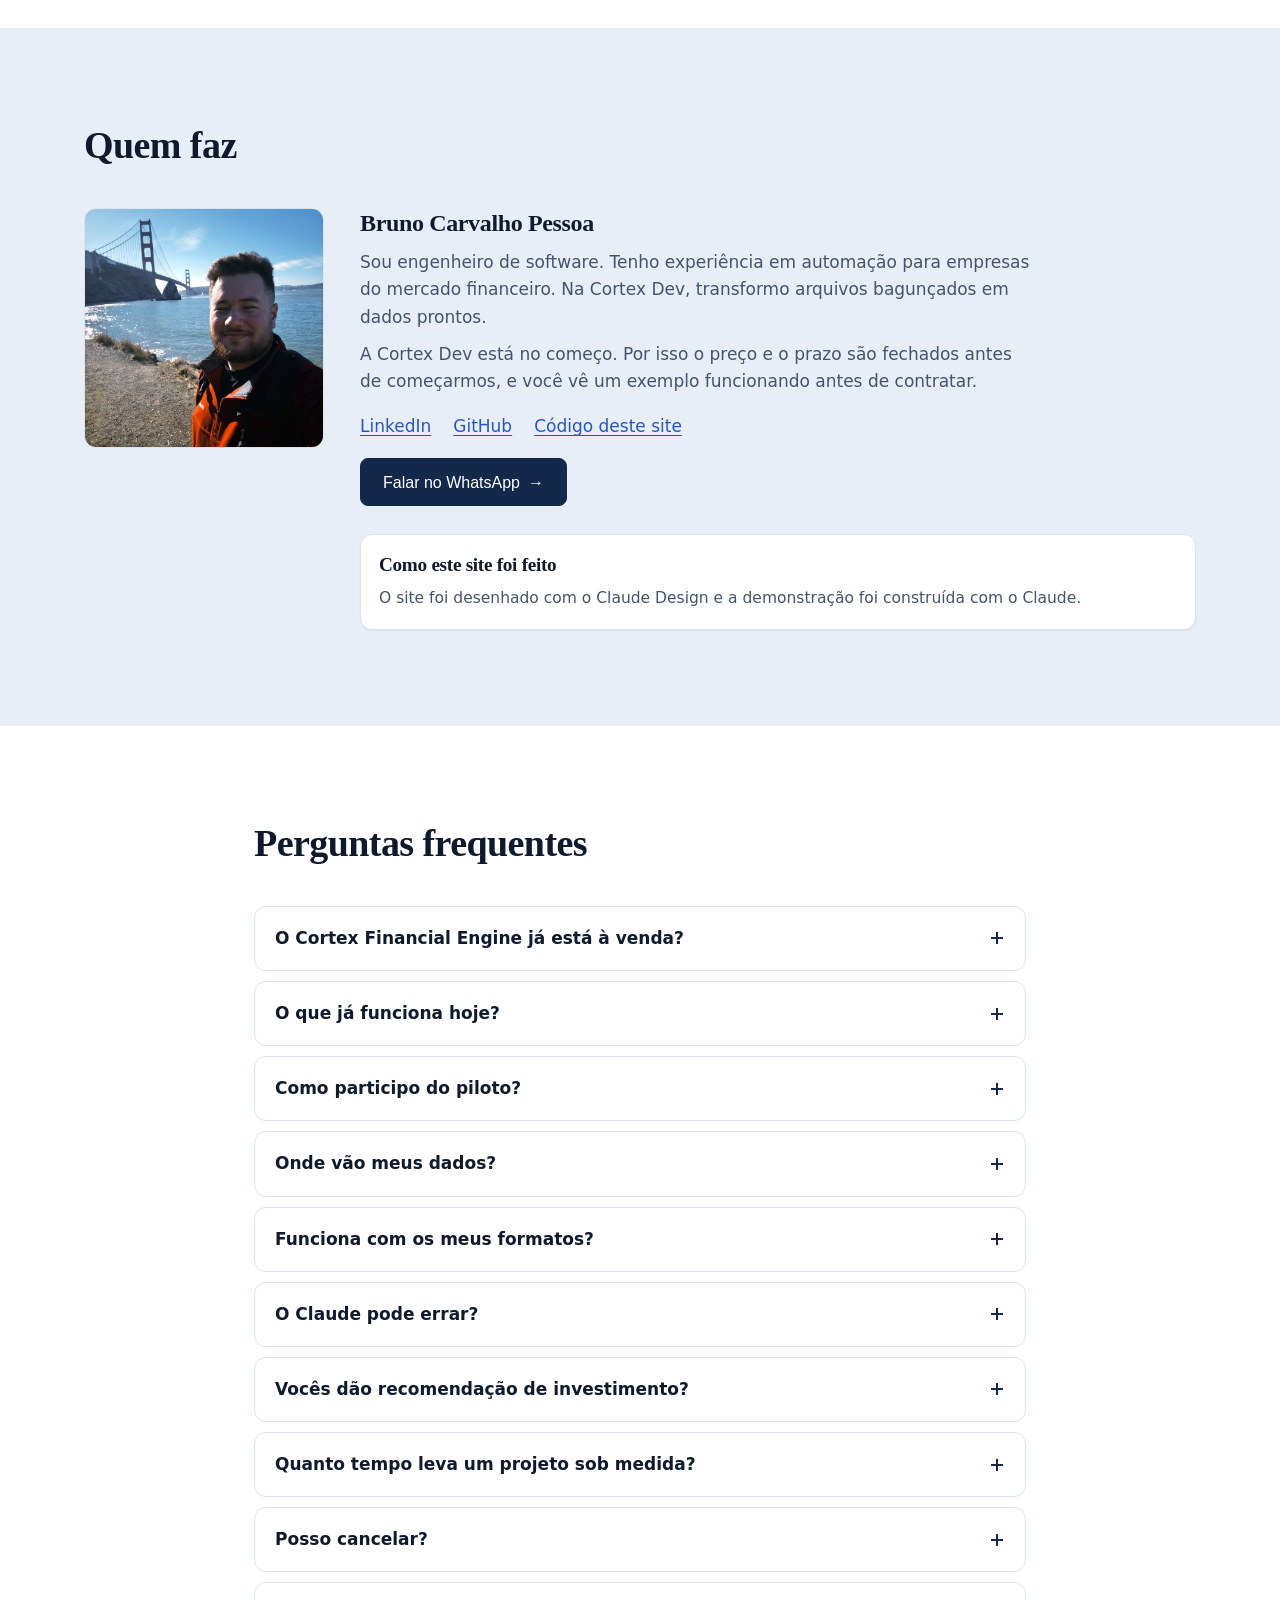
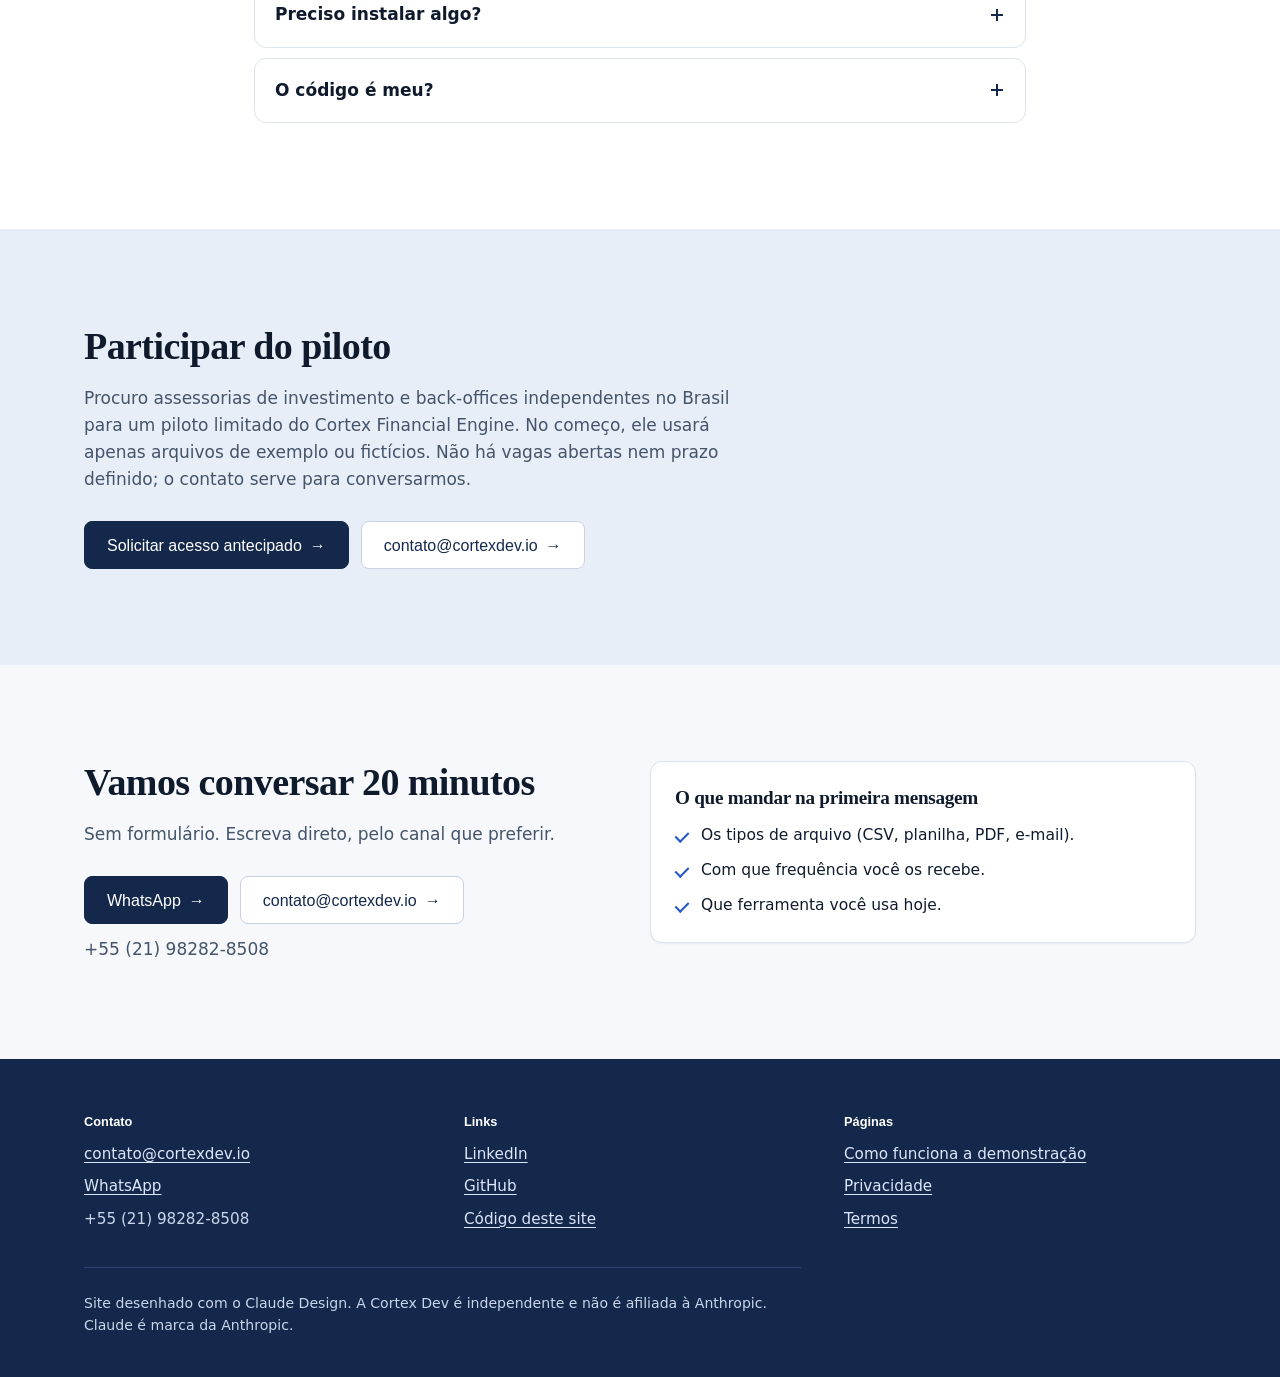
==== commit 1fa9c1bd: "Reposition the homepage as Cortex Financial Engine Product-first hero, problem/workflow/status secti" ====
--- a/index.html
+++ b/index.html
@@ -3,20 +3,20 @@
 <head>
 <meta charset="utf-8">
 <meta name="viewport" content="width=device-width,initial-scale=1">
-<title>Cortex Dev · Arquivo bagunçado entra. Dado pronto sai.</title>
-<meta name="description" content="Extratos, PDFs, e-mails e planilhas viram dados padronizados, relatórios e dashboards. Lidos pelo Claude, validados por código. Primeira versão em até 72h.">
+<title>Cortex Financial Engine · Conciliação financeira sem o caos das planilhas</title>
+<meta name="description" content="Cortex Financial Engine, em desenvolvimento: extratos de diferentes corretoras viram posições padronizadas e divergências verificáveis. Claude interpreta documentos; o código confere os números. Demonstração com dados fictícios.">
 <link rel="canonical" href="https://cortexdev.io/">
 <link rel="icon" href="favicon.svg" type="image/svg+xml">
 <meta property="og:type" content="website">
 <meta property="og:site_name" content="Cortex Dev">
 <meta property="og:locale" content="pt_BR">
-<meta property="og:title" content="Cortex Dev · Arquivo bagunçado entra. Dado pronto sai.">
-<meta property="og:description" content="Extratos, PDFs, e-mails e planilhas viram dados padronizados, relatórios e dashboards. Primeira versão em até 72h.">
+<meta property="og:title" content="Cortex Financial Engine · Conciliação financeira sem o caos das planilhas">
+<meta property="og:description" content="Extratos de diferentes corretoras viram posições padronizadas e divergências verificáveis. Em desenvolvimento, com demonstração em dados fictícios.">
 <meta property="og:url" content="https://cortexdev.io/">
 <meta property="og:image" content="https://cortexdev.io/assets/img/og-image.png">
 <meta name="twitter:card" content="summary_large_image">
-<meta name="twitter:title" content="Cortex Dev · Arquivo bagunçado entra. Dado pronto sai.">
-<meta name="twitter:description" content="Dados padronizados, relatórios e dashboards automáticos. Primeira versão em até 72h.">
+<meta name="twitter:title" content="Cortex Financial Engine · Conciliação financeira sem o caos das planilhas">
+<meta name="twitter:description" content="Posições padronizadas e divergências verificáveis a partir de extratos de corretoras. Em desenvolvimento.">
 <meta name="twitter:image" content="https://cortexdev.io/assets/img/og-image.png">
 <meta name="color-scheme" content="light">
 <script>var h=document.documentElement;h.classList.add('js');if(matchMedia('(prefers-reduced-motion: reduce)').matches)h.classList.add('rm')</script>
@@ -24,7 +24,7 @@
 <link href="https://fonts.googleapis.com/css2?family=IBM+Plex+Mono&family=Inter:wght@400;500;600&family=Source+Serif+4:wght@600&display=swap" rel="stylesheet">
 <link rel="stylesheet" href="assets/css/style.css">
 <link rel="stylesheet" href="assets/css/flow.css">
-<script type="application/ld+json">{"@context":"https://schema.org","@type":"ProfessionalService","name":"Cortex Dev","url":"https://cortexdev.io/","description":"Estúdio que transforma arquivos e dados bagunçados em dados padronizados, relatórios e dashboards automáticos.","email":"contato@cortexdev.io","telephone":"+5521982828508","founder":{"@type":"Person","name":"Bruno Carvalho Pessoa","sameAs":["https://www.linkedin.com/in/bruno-carvalho-pessoa/","https://github.com/Cortexdev-io"]},"areaServed":"BR","availableLanguage":["pt-BR"]}</script>
+<script type="application/ld+json">{"@context":"https://schema.org","@type":"ProfessionalService","name":"Cortex Dev","url":"https://cortexdev.io/","description":"Cortex Dev desenvolve o Cortex Financial Engine, produto em desenvolvimento para conciliação de extratos de corretoras, e atende projetos de automação sob medida.","email":"contato@cortexdev.io","telephone":"+5521982828508","founder":{"@type":"Person","name":"Bruno Carvalho Pessoa","sameAs":["https://www.linkedin.com/in/bruno-carvalho-pessoa/","https://github.com/Cortexdev-io"]},"areaServed":"BR","availableLanguage":["pt-BR"]}</script>
 </head>
 <body>
 <a class="skip" href="#main">Ir para o conteúdo</a>
@@ -33,12 +33,12 @@
 <div class="wrap bar">
 <a class="logo" href="index.html">Cortex <span>Dev</span></a>
 <nav class="main" aria-label="Principal">
-<a href="#como">Como funciona</a><a href="#demo">Demo</a><a href="#automatizar">O que automatizamos</a><a href="#oferta">Oferta</a><a href="#faq">FAQ</a>
+<a href="#produto">Produto</a><a href="#como">Como funciona</a><a href="#demo">Demonstração</a><a href="#seguranca">Segurança</a><a href="#servicos">Serviços</a><a href="#quem">Sobre</a><a href="#contato">Contato</a>
 </nav>
 
-<a class="btn p hide-m" href="https://wa.me/5521982828508?text=Ol%C3%A1%2C%20Bruno!%20Quero%20conversar%2020%20minutos%20sobre%20automatizar%20meus%20arquivos%20e%20relat%C3%B3rios." style="min-height:42px;padding:6px 18px" target="_blank" rel="noopener noreferrer">Agendar conversa</a>
+<a class="btn p hide-m" href="#demo" style="min-height:42px;padding:6px 18px">Explorar demonstração</a>
 <details class="menu"><summary>Menu</summary><div>
-<a href="#como">Como funciona</a><a href="#demo">Demo</a><a href="#automatizar">O que automatizamos</a><a href="#oferta">Oferta</a><a href="#faq">FAQ</a>
+<a href="#produto">Produto</a><a href="#como">Como funciona</a><a href="#demo">Demonstração</a><a href="#seguranca">Segurança</a><a href="#servicos">Serviços</a><a href="#quem">Sobre</a><a href="#contato">Contato</a>
 <a href="https://wa.me/5521982828508?text=Ol%C3%A1%2C%20Bruno!%20Quero%20conversar%2020%20minutos%20sobre%20automatizar%20meus%20arquivos%20e%20relat%C3%B3rios." style="font-weight:600" target="_blank" rel="noopener noreferrer">Agendar conversa</a>
 </div></details>
 </div>
@@ -48,14 +48,16 @@
 
 <section class="hero s-b"><div class="wrap hero-g">
 <div>
-<h1>Arquivo bagunçado entra. <em>Dado pronto sai.</em></h1>
-<p class="lead">Extratos, PDFs, e-mails e planilhas viram dados padronizados, relatórios e dashboards. Lidos pelo Claude, validados por código. Primeira versão em até 72h.</p>
+<p class="eyebrow">Cortex Financial Engine · Em desenvolvimento</p>
+<h1>Conciliação financeira sem o caos das <em>planilhas.</em></h1>
+<p class="lead">Transforme extratos de diferentes corretoras em posições padronizadas, divergências verificáveis e relatórios claros. Claude interpreta documentos; nosso motor confere os números.</p>
 <div class="btns">
-<a class="btn p" href="https://wa.me/5521982828508?text=Ol%C3%A1%2C%20Bruno!%20Quero%20conversar%2020%20minutos%20sobre%20automatizar%20meus%20arquivos%20e%20relat%C3%B3rios." target="_blank" rel="noopener noreferrer">Agendar conversa de 20 minutos</a>
-<a class="btn s" data-demo="on" target="_blank" rel="noopener" href="demo/resultado/index.html" hidden>Ver a demo</a>
-<a class="btn s" data-demo="off" href="#como">Ver como funciona</a>
-</div>
-<p class="micro">20 minutos · online · sem compromisso. Você será direcionado ao WhatsApp. Quem responde sou eu.</p>
+<a class="btn p" data-demo="on" target="_blank" rel="noopener" href="demo/resultado/index.html" hidden>Ver demonstração gravada</a>
+<a class="btn p" data-demo="off" href="#como">Ver como funciona</a>
+<a class="btn s" href="https://wa.me/5521982828508?text=Ol%C3%A1%2C%20Bruno!%20Quero%20conversar%2020%20minutos%20sobre%20automatizar%20meus%20arquivos%20e%20relat%C3%B3rios." target="_blank" rel="noopener noreferrer">Conversar com o fundador</a>
+</div>
+<p class="micro">Dados fictícios na demonstração · Sem recomendações de investimento · Revisão humana para exceções</p>
+<p class="micro">O botão de conversa leva ao WhatsApp. Quem responde é o fundador.</p>
 </div>
 <figure class="flow-fig">
 <div class="fx" role="img" aria-label="Três arquivos em formatos diferentes entram, o Claude lê, o código confere os totais e sai uma tabela padronizada com custo total de R$ 149.025,00 e uma divergência de R$ 600,00 na Gama Capital."><div class="fxi" aria-hidden="true">
@@ -73,31 +75,32 @@
 </figure>
 </div></section>
 
-<section class="strip s-w" aria-label="Resumo"><div class="wrap"><ul>
-<li><svg class="ic" viewBox="0 0 24 24" aria-hidden="true"><path d="M2 12s4-7 10-7 10 7 10 7-4 7-10 7S2 12 2 12z"/><circle cx="12" cy="12" r="3"/></svg>Lido pelo Claude</li><li><svg class="ic" viewBox="0 0 24 24" aria-hidden="true"><circle cx="12" cy="12" r="9"/><path d="m8 12 3 3 5-6"/></svg>Conferido por código</li><li><svg class="ic" viewBox="0 0 24 24" aria-hidden="true"><circle cx="12" cy="12" r="9"/><path d="M12 7v5l3 2"/></svg>Primeira versão em até <span data-count="72">72</span>h</li></ul></div></section>
-
-<section class="s-b" id="comecar"><div class="wrap">
-<h2 class="sec-h">Duas formas de começar</h2>
+<section class="s-b" id="produto"><div class="wrap">
+<h2 class="sec-h">O problema que o produto resolve</h2>
 <div class="grid g2">
-<div class="card"><span class="num">1</span><h3>Conversa de 20 minutos</h3><p>Você me manda um exemplo dos seus arquivos e eu digo se dá para automatizar e como.</p></div>
-<div class="card"><span class="num">2</span><h3>Projeto fechado</h3><p>Você escolhe um pacote e a primeira versão chega em até 72h.</p></div>
+<div class="card"><h3>Formatos incompatíveis</h3><p>Cada corretora ou custodiante envia o extrato de um jeito: CSV, planilha, PDF ou e-mail.</p></div>
+<div class="card"><h3>Consolidação manual</h3><p>Alguém copia os números para uma planilha e refaz as contas à mão.</p></div>
+<div class="card"><h3>Totais que não batem</h3><p>Quando o total declarado difere da soma das posições, achar a origem consome horas.</p></div>
+<div class="card"><h3>Pouca rastreabilidade</h3><p>Sem a linha de origem, ninguém sabe de onde veio cada valor.</p></div>
 </div></div></section>
 
 <section class="s-w" id="como"><div class="wrap">
-<h2 class="sec-h">Como funciona</h2>
-<ol class="steps">
-<li><span class="num">1</span><p>Você manda um exemplo dos arquivos.</p></li>
-<li><span class="num">2</span><p>Alinhamos o escopo.</p></li>
-<li><span class="num">3</span><p>Em até 72h você vê a primeira versão rodando.</p></li>
-<li><span class="num">4</span><p>Pedimos seus ajustes.</p></li>
-<li><span class="num">5</span><p>Entrega com documentação.</p></li>
+<h2 class="sec-h">Como funciona o Cortex Financial Engine</h2>
+<ol class="steps prod">
+<li><span class="num">1</span><strong>Importar</strong><p>Extratos em CSV, planilha ou e-mail entram no mesmo fluxo.</p></li>
+<li><span class="num">2</span><strong>Interpretar e padronizar</strong><p>Formatos regulares são lidos por código. Texto livre é interpretado pelo Claude.</p></li>
+<li><span class="num">3</span><strong>Validar e conciliar</strong><p>O código soma, refaz quantidade × preço médio e compara com o total declarado.</p></li>
+<li><span class="num">4</span><strong>Revisar e exportar</strong><p>Divergências viram exceções para uma pessoa decidir. A exportação é em CSV.</p></li>
 </ol>
-<p class="closer">Sem reunião longa. Sem orçamento aberto.</p>
-</div></section>
+<div class="grid g3 mt">
+<div class="card"><span class="b cd" style="margin-bottom:10px">Hoje, em código e com testes</span><p>Leitura de CSV e XLSX no formato brasileiro, totais com precisão decimal, conferência que reproduz a divergência de R$ 600,00 da demonstração e exportação CSV protegida contra injeção de fórmulas. Roda localmente, com dados fictícios.</p></div>
+<div class="card"><span class="b cl" style="margin-bottom:10px">Simulado</span><p>A interface do provedor de IA existe, mas hoje responde com um provedor simulado. Nenhuma chamada à API do Claude é feita pelo motor.</p></div>
+<div class="card"><span class="b" style="margin-bottom:10px">Ainda não existe</span><p>Leitura de PDF, integração com a API do Claude, aplicação web com login, envio de arquivos de clientes e piloto aberto.</p></div>
+</div></div></section>
 
 <section class="s-t" id="demo"><div class="wrap">
 <div class="demo-top">
-<h2>Demo</h2>
+<h2>Demonstração</h2>
 <span class="b" data-demo="off">Em desenvolvimento</span>
 <span class="b" data-demo="on" hidden>No ar</span>
 <span class="b">Dados fictícios</span>
@@ -126,21 +129,6 @@
 <p class="disc">Conteúdo ilustrativo, não é recomendação de investimento.</p>
 </div></section>
 
-<section class="s-w" id="automatizar"><div class="wrap">
-<h2 class="sec-h">O que dá para automatizar</h2>
-<div class="grid g3">
-<div class="card"><svg class="ic" viewBox="0 0 24 24" aria-hidden="true"><path d="M6 3h8l4 4v14H6z"/><path d="M14 3v4h4M9 12h6M9 16h6"/></svg><h3>Extratos de corretoras</h3><p>CSV, planilha e PDF viram um único formato de dados.</p></div>
-<div class="card"><svg class="ic" viewBox="0 0 24 24" aria-hidden="true"><path d="M6 3h12v18l-3-2-3 2-3-2-3 2z"/><path d="M9 8h6M9 12h6"/></svg><h3>Notas de corretagem</h3><p>Datas, ativos, quantidades e taxas extraídos de cada nota.</p></div>
-<div class="card"><svg class="ic" viewBox="0 0 24 24" aria-hidden="true"><path d="M4 20V4M4 20h16M8 16v-5M12 16V8M16 16v-3"/></svg><h3>Relatórios semanais</h3><p>O relatório da semana sai pronto, sem copiar e colar.</p></div>
-<div class="card"><svg class="ic" viewBox="0 0 24 24" aria-hidden="true"><path d="M4 8h13l-3-3M20 16H7l3 3"/></svg><h3>Conciliação de planilhas</h3><p>Duas fontes lado a lado, com as diferenças marcadas.</p></div>
-<div class="card"><svg class="ic" viewBox="0 0 24 24" aria-hidden="true"><rect x="3" y="5" width="18" height="14" rx="2"/><path d="m3 7 9 6 9-6"/></svg><h3>Triagem de e-mails</h3><p>Mensagens classificadas e os dados anexos extraídos.</p></div>
-<div class="card"><svg class="ic" viewBox="0 0 24 24" aria-hidden="true"><rect x="4" y="4" width="16" height="16" rx="2"/><path d="M8 9h8M8 13h8M8 17h5"/></svg><h3>Resumos diários</h3><p>Um texto curto com o que mudou desde ontem.</p></div>
-<div class="card"><svg class="ic" viewBox="0 0 24 24" aria-hidden="true"><path d="M12 4 3 20h18z"/><path d="M12 10v4M12 17v.5"/></svg><h3>Alertas de divergência</h3><p>Total que não bate vira aviso, com a linha de origem.</p></div>
-<div class="card"><svg class="ic" viewBox="0 0 24 24" aria-hidden="true"><rect x="3" y="3" width="8" height="8" rx="1"/><rect x="13" y="3" width="8" height="5" rx="1"/><rect x="13" y="10" width="8" height="11" rx="1"/><rect x="3" y="13" width="8" height="8" rx="1"/></svg><h3>Dashboards em tempo real</h3><p>Painel web atualizado quando um arquivo novo chega.</p></div>
-<div class="card"><svg class="ic" viewBox="0 0 24 24" aria-hidden="true"><path d="M4 5h16v11H9l-5 4z"/><path d="M8 10h8"/></svg><h3>Perguntas sobre os dados</h3><p>"Qual a exposição por corretora?" em linguagem natural.</p></div>
-</div></div></section>
-
-
 <section class="s-d" id="claude"><div class="wrap">
 <h2>Como o Claude entra</h2>
 <ol class="dflow" aria-label="Fluxo em quatro etapas">
@@ -153,7 +141,7 @@
 <div class="card"><span class="b cd" style="margin-bottom:10px">Código</span><h3>O código valida e calcula</h3><p>Confere totais, tipos e duplicidades. Calcula, consolida e integra com outras ferramentas.</p></div>
 <div class="card"><span class="b vc" style="margin-bottom:10px">Pessoa</span><h3>Revisão humana</h3><p>Campos em dúvida são sinalizados. Quando combinado, uma pessoa revisa antes do uso em decisões.</p></div>
 </div>
-<div class="sec-box">
+<div class="sec-box" id="seguranca">
 <h3 style="margin-bottom:14px">Segurança e privacidade</h3>
 <ul class="chk sec">
 <li>A demo usa apenas dados fictícios.</li>
@@ -167,6 +155,48 @@
 </div></section>
 
 
+<section class="s-b" id="servicos"><div class="wrap">
+<h2>Serviços: projetos sob medida</h2>
+<p class="lead">Além do produto, a Cortex Dev faz projetos de automação com escopo e preço fechados. Os valores abaixo são de serviços pontuais, não de assinatura do produto.</p>
+</div></section>
+
+<section class="strip s-w" aria-label="Resumo"><div class="wrap"><ul>
+<li><svg class="ic" viewBox="0 0 24 24" aria-hidden="true"><path d="M2 12s4-7 10-7 10 7 10 7-4 7-10 7S2 12 2 12z"/><circle cx="12" cy="12" r="3"/></svg>Lido pelo Claude</li><li><svg class="ic" viewBox="0 0 24 24" aria-hidden="true"><circle cx="12" cy="12" r="9"/><path d="m8 12 3 3 5-6"/></svg>Conferido por código</li><li><svg class="ic" viewBox="0 0 24 24" aria-hidden="true"><circle cx="12" cy="12" r="9"/><path d="M12 7v5l3 2"/></svg>Primeira versão em até <span data-count="72">72</span>h</li></ul></div></section>
+
+<section class="s-b" id="comecar"><div class="wrap">
+<h2 class="sec-h">Duas formas de começar</h2>
+<div class="grid g2">
+<div class="card"><span class="num">1</span><h3>Conversa de 20 minutos</h3><p>Você me manda um exemplo dos seus arquivos e eu digo se dá para automatizar e como.</p></div>
+<div class="card"><span class="num">2</span><h3>Projeto fechado</h3><p>Você escolhe um pacote e a primeira versão chega em até 72h.</p></div>
+</div></div></section>
+
+<section class="s-w" id="como-projetos"><div class="wrap">
+<h2 class="sec-h">Como funcionam os projetos sob medida</h2>
+<ol class="steps">
+<li><span class="num">1</span><p>Você manda um exemplo dos arquivos.</p></li>
+<li><span class="num">2</span><p>Alinhamos o escopo.</p></li>
+<li><span class="num">3</span><p>Em até 72h você vê a primeira versão rodando.</p></li>
+<li><span class="num">4</span><p>Pedimos seus ajustes.</p></li>
+<li><span class="num">5</span><p>Entrega com documentação.</p></li>
+</ol>
+<p class="closer">Sem reunião longa. Sem orçamento aberto.</p>
+</div></section>
+
+<section class="s-w" id="automatizar"><div class="wrap">
+<h2 class="sec-h">O que dá para automatizar</h2>
+<div class="grid g3">
+<div class="card"><svg class="ic" viewBox="0 0 24 24" aria-hidden="true"><path d="M6 3h8l4 4v14H6z"/><path d="M14 3v4h4M9 12h6M9 16h6"/></svg><h3>Extratos de corretoras</h3><p>CSV, planilha e PDF viram um único formato de dados.</p></div>
+<div class="card"><svg class="ic" viewBox="0 0 24 24" aria-hidden="true"><path d="M6 3h12v18l-3-2-3 2-3-2-3 2z"/><path d="M9 8h6M9 12h6"/></svg><h3>Notas de corretagem</h3><p>Datas, ativos, quantidades e taxas extraídos de cada nota.</p></div>
+<div class="card"><svg class="ic" viewBox="0 0 24 24" aria-hidden="true"><path d="M4 20V4M4 20h16M8 16v-5M12 16V8M16 16v-3"/></svg><h3>Relatórios semanais</h3><p>O relatório da semana sai pronto, sem copiar e colar.</p></div>
+<div class="card"><svg class="ic" viewBox="0 0 24 24" aria-hidden="true"><path d="M4 8h13l-3-3M20 16H7l3 3"/></svg><h3>Conciliação de planilhas</h3><p>Duas fontes lado a lado, com as diferenças marcadas.</p></div>
+<div class="card"><svg class="ic" viewBox="0 0 24 24" aria-hidden="true"><rect x="3" y="5" width="18" height="14" rx="2"/><path d="m3 7 9 6 9-6"/></svg><h3>Triagem de e-mails</h3><p>Mensagens classificadas e os dados anexos extraídos.</p></div>
+<div class="card"><svg class="ic" viewBox="0 0 24 24" aria-hidden="true"><rect x="4" y="4" width="16" height="16" rx="2"/><path d="M8 9h8M8 13h8M8 17h5"/></svg><h3>Resumos diários</h3><p>Um texto curto com o que mudou desde ontem.</p></div>
+<div class="card"><svg class="ic" viewBox="0 0 24 24" aria-hidden="true"><path d="M12 4 3 20h18z"/><path d="M12 10v4M12 17v.5"/></svg><h3>Alertas de divergência</h3><p>Total que não bate vira aviso, com a linha de origem.</p></div>
+<div class="card"><svg class="ic" viewBox="0 0 24 24" aria-hidden="true"><rect x="3" y="3" width="8" height="8" rx="1"/><rect x="13" y="3" width="8" height="5" rx="1"/><rect x="13" y="10" width="8" height="11" rx="1"/><rect x="3" y="13" width="8" height="8" rx="1"/></svg><h3>Dashboards em tempo real</h3><p>Painel web atualizado quando um arquivo novo chega.</p></div>
+<div class="card"><svg class="ic" viewBox="0 0 24 24" aria-hidden="true"><path d="M4 5h16v11H9l-5 4z"/><path d="M8 10h8"/></svg><h3>Perguntas sobre os dados</h3><p>"Qual a exposição por corretora?" em linguagem natural.</p></div>
+</div></div></section>
+
+
 <section class="s-b" id="oferta"><div class="wrap">
 <h2 class="sec-h">Oferta fechada</h2>
 <div class="grid g3">
@@ -184,7 +214,7 @@
 <p class="disc">Acompanhamento mensal opcional. Sem contrato longo.</p>
 <div class="grid g2 mt">
 <div class="card"><h3 style="margin-bottom:14px">É pra você se…</h3><ul class="chk"><li>Você junta dados de mais de uma fonte (corretoras, planilhas, e-mails) toda semana ou todo mês.</li><li>Alguém da equipe perde horas copiando e conferindo números.</li><li>Você quer ver um resultado rodando antes de fechar um projeto longo.</li></ul></div>
-<div class="card"><h3 style="margin-bottom:14px">Não é pra você se…</h3><ul class="chk no"><li>Você quer recomendação de investimento ou gestão de carteira.</li><li>Você precisa de um sistema completo com login para dezenas de usuários. É outro projeto.</li><li>Você não pode compartilhar nem um exemplo de arquivo, mesmo fictício.</li></ul></div>
+<div class="card"><h3 style="margin-bottom:14px">Não é pra você se…</h3><ul class="chk no"><li>Você quer recomendação de investimento ou gestão de carteira.</li><li>Você precisa agora de um sistema com login para dezenas de usuários. O produto está em fase de piloto; esse tipo de necessidade é escopado à parte.</li><li>Você não pode compartilhar nem um exemplo de arquivo, mesmo fictício.</li></ul></div>
 </div></div></section>
 
 <section class="s-w"><div class="wrap">
@@ -215,14 +245,23 @@
 
 <section class="s-w" id="faq"><div class="wrap" style="max-width:820px">
 <h2 class="sec-h">Perguntas frequentes</h2>
+<details class="q"><summary>O Cortex Financial Engine já está à venda?</summary><div class="a"><div><p>Não. É um produto em desenvolvimento, ainda sem preço nem plano de assinatura. Os valores desta página são de projetos sob medida.</p></div></div></details>
+<details class="q"><summary>O que já funciona hoje?</summary><div class="a"><div><p>Uma demonstração gravada com dados fictícios e um motor de conferência em código, com testes automatizados, que lê CSV e planilhas e reproduz a divergência de R$ 600,00 da demonstração. A integração com a API do Claude e o envio de arquivos de clientes ainda não existem.</p></div></div></details>
+<details class="q"><summary>Como participo do piloto?</summary><div class="a"><div><p>Escreva pelo WhatsApp ou por e-mail. O piloto será limitado e, no começo, usará apenas arquivos de exemplo ou fictícios.</p></div></div></details>
 <details class="q"><summary>Onde vão meus dados?</summary><div class="a"><div><p>Seguem a política de segurança acima: só o necessário, processados no ambiente do projeto e pela API da Anthropic, apagados ao fim conforme combinado.</p></div></div></details>
 <details class="q"><summary>Funciona com os meus formatos?</summary><div class="a"><div><p>Funciona com CSV, planilhas, PDFs com texto e e-mails. PDFs digitalizados avaliamos caso a caso. Mande um exemplo na conversa.</p></div></div></details>
 <details class="q"><summary>O Claude pode errar?</summary><div class="a"><div><p>Sim. Por isso há validação por código (totais, tipos, duplicidades), campos de dúvida sinalizados e revisão humana antes de uso em decisões.</p></div></div></details>
 <details class="q"><summary>Vocês dão recomendação de investimento?</summary><div class="a"><div><p>Não. A Cortex Dev organiza e apresenta dados; não recomenda investimentos.</p></div></div></details>
-<details class="q"><summary>Quanto tempo leva?</summary><div class="a"><div><p>Primeira versão funcional em até 72h após alinharmos o escopo e recebermos os acessos necessários.</p></div></div></details>
+<details class="q"><summary>Quanto tempo leva um projeto sob medida?</summary><div class="a"><div><p>Primeira versão funcional em até 72h após alinharmos o escopo e recebermos os acessos necessários.</p></div></div></details>
 <details class="q"><summary>Posso cancelar?</summary><div class="a"><div><p>Sim. Não há contrato longo, e o acompanhamento mensal é opcional e pode ser cancelado quando quiser.</p></div></div></details>
 <details class="q"><summary>Preciso instalar algo?</summary><div class="a"><div><p>Em geral não. Combinamos o formato da entrega no escopo.</p></div></div></details>
 <details class="q"><summary>O código é meu?</summary><div class="a"><div><p>Combinamos por escrito no escopo. A regra padrão é que o que for desenvolvido para o seu projeto é entregue a você, com documentação.</p></div></div></details>
+</div></section>
+
+<section class="s-t" id="piloto"><div class="wrap">
+<h2>Participar do piloto</h2>
+<p class="lead">Procuro assessorias de investimento e back-offices independentes no Brasil para um piloto limitado do Cortex Financial Engine. No começo, ele usará apenas arquivos de exemplo ou fictícios. Não há vagas abertas nem prazo definido; o contato serve para conversarmos.</p>
+<div class="btns mt"><a class="btn p" href="https://wa.me/5521982828508?text=Ol%C3%A1%2C%20Bruno!%20Quero%20saber%20mais%20sobre%20o%20piloto%20do%20Cortex%20Financial%20Engine." target="_blank" rel="noopener noreferrer">Solicitar acesso antecipado</a><a class="btn s" href="mailto:contato@cortexdev.io?subject=Piloto%20Cortex%20Financial%20Engine">contato@cortexdev.io</a></div>
 </div></section>
 
 <section class="s-b" id="contato"><div class="wrap">
--- a/assets/css/style.css
+++ b/assets/css/style.css
@@ -53,7 +53,7 @@
 .strip li{display:flex;align-items:center;gap:12px;font-weight:500}
 .ic{width:20px;height:20px;flex:none;fill:none;stroke:var(--navy);stroke-width:1.6;stroke-linecap:round;stroke-linejoin:round}
 
-.grid{display:grid;gap:20px}@media(min-width:700px){.g2{grid-template-columns:1fr 1fr}.g3{grid-template-columns:repeat(3,1fr)}}
+.grid{display:grid;gap:20px;grid-template-columns:minmax(0,1fr)}@media(min-width:700px){.g2{grid-template-columns:repeat(2,minmax(0,1fr))}.g3{grid-template-columns:repeat(3,minmax(0,1fr))}}
 .card{background:#fff;border:1px solid var(--ln);border-radius:12px;padding:24px;box-shadow:var(--sh);transition:border-color .15s}.card:hover{border-color:#B8C4D8}
 .card h3{margin-bottom:8px;color:var(--tx)}.card p{color:var(--tx2);font-size:.97rem}.card .ic{margin-bottom:14px}
 .num{display:inline-grid;place-items:center;width:32px;height:32px;border-radius:50%;background:var(--tint);color:var(--navy);font-weight:600;font-size:.9rem;margin-bottom:14px;font-variant-numeric:tabular-nums}
@@ -132,3 +132,5 @@
 .prose{max-width:760px}.prose h1{margin-bottom:8px}.prose h2{font-size:1.5rem;margin:36px 0 10px}.prose p,.prose li{color:var(--tx2)}.prose ul{padding-left:20px;display:grid;gap:6px;margin:10px 0}.prose p{margin-top:8px}.upd{font-size:.9rem}
 .card pre{font-size:.74rem}
 tr.div td{background:#ECE8FA;color:#5B3FC4;font-weight:600}
+.eyebrow{font-size:.85rem;font-weight:600;letter-spacing:.04em;text-transform:uppercase;color:var(--ac);margin:0 0 14px}
+.steps.prod strong{display:block;margin-bottom:6px}.steps.prod p{margin:0}@media(min-width:900px){.steps.prod{grid-template-columns:repeat(4,minmax(0,1fr))}}
--- a/assets/css/flow.css
+++ b/assets/css/flow.css
@@ -9,22 +9,23 @@
 .fcb{height:100%;background:#fff;border:1px solid var(--ln);border-radius:8px;padding:.6em .7em;overflow:hidden;box-shadow:var(--sh)}
 .fh{display:flex;align-items:center;gap:.4em;font-weight:600;color:var(--navy);margin-bottom:.4em}
 .fi{width:1.3em;height:1.3em;fill:none;stroke:var(--navy);stroke-width:1.6;stroke-linejoin:round}
-.cl{font:400 .86em/1.5 "IBM Plex Mono",monospace;white-space:nowrap;overflow:hidden;text-overflow:ellipsis;color:var(--tx2)}
+.fcb .cl{font:400 .86em/1.5 "IBM Plex Mono",monospace;white-space:nowrap;overflow:hidden;text-overflow:ellipsis;color:var(--tx2)}
 .c1{left:0;top:1%;width:29%;height:30%}.c2{left:2%;top:34%;width:27%;height:30%}.c3{left:.5%;top:67%;width:28.5%;height:31%}
 .nd{position:absolute;left:35.8%;width:21.7%;height:10.2%;display:grid;place-items:center;border-radius:8px;font-weight:600;overflow:hidden}
 .n1{top:9.3%;background:var(--navy);color:#fff}.n2{top:39.5%;background:var(--tint);color:var(--navy);border:1px solid #C9D2E0}
 .sc{position:absolute;inset:0;transform:translateX(100%)}.sc:before{content:"";position:absolute;left:0;top:0;bottom:0;width:3px;background:#fff}
-.chips{position:absolute;left:33%;top:21.4%;width:31%;display:flex;gap:.3em;justify-content:center}
+.chips{position:absolute;left:31%;top:21.4%;width:30.5%;display:flex;gap:.3em;justify-content:center}
 .chip{background:#fff;border:1px solid var(--ln);border-radius:6px;padding:.1em .5em;font-size:.85em;color:var(--tx2);white-space:nowrap}
-.chks{position:absolute;left:33%;top:51.6%;width:31%}
+.chks{position:absolute;left:31%;top:51.6%;width:30.5%}
 .ck{display:flex;gap:.45em;align-items:center;background:#fff;border:1px solid var(--ln);border-radius:6px;padding:.3em .5em;margin-bottom:.35em;font-size:.95em;white-space:nowrap}
 .ck:before{content:"";width:.35em;height:.7em;border:solid var(--ac);border-width:0 2px 2px 0;transform:rotate(45deg) translate(-.1em,-.1em);flex:none}
 .ck.dv,.bdg{background:#ECE8FA;color:#5B3FC4;border-color:#D8D0F5;font-weight:600}.ck.dv:before{content:"!";border:0;transform:none;width:auto;height:auto;font-weight:700}
 .tab{position:absolute;left:62.5%;top:3%;width:37.5%;background:#fff;border:1px solid var(--ln);border-radius:8px;overflow:hidden}
-.row{display:grid;grid-template-columns:1fr 3.6em 6.6em;gap:.4em;align-items:center;padding:.55em .6em;border-bottom:1px solid var(--ln);font-variant-numeric:tabular-nums}
-.row b{font-weight:500;text-align:right}.row small{display:block;font-size:.72em;color:var(--tx2)}
+.row{display:grid;grid-template-columns:minmax(0,1fr) 3.6em 7.8em;gap:.4em;align-items:center;padding:.55em .6em;border-bottom:1px solid var(--ln);font-variant-numeric:tabular-nums}
+.row b{font-weight:500;text-align:right;white-space:nowrap}.row small{display:block;font-size:.72em;color:var(--tx2)}
 .hd{background:var(--bg);color:var(--tx2);font-size:.8em;font-weight:600;padding:.4em .6em}.tot{background:var(--tint);color:var(--navy);font-weight:600;border-bottom:0}.tot b{font-weight:600}
 .bdg{position:absolute;left:62.5%;bottom:1%;width:37.5%;border:1px solid #D8D0F5;border-radius:6px;padding:.45em .6em;font-size:.88em}
+@media(min-width:1024px){.flow-wide{max-width:1160px}}
 .fl-ctl{display:flex;gap:8px;margin-top:10px}
 .fl-ctl button{font:500 .82rem Inter,sans-serif;color:var(--navy);background:#fff;border:1px solid #C9D2E0;border-radius:6px;padding:4px 12px;min-height:32px;cursor:pointer}.fl-ctl button:hover{border-color:var(--navy)}
 .flow-fig figcaption{font-size:.82rem;color:var(--tx2);margin-top:8px}
@@ -53,8 +54,8 @@
 @keyframes sl{from{opacity:0;transform:translateX(-16px)}}
 @media(max-width:720px){
 .fx{aspect-ratio:360/800}.fxi{font-size:max(10px,3.1cqw)}.tr-h{display:none}.tr-v{display:block}
-.c1,.c2,.c3{top:0;height:16%;width:31.5%}.c1{left:0}.c2{left:34.25%}.c3{left:68.5%}.cl:nth-child(4){display:none}
+.c1,.c2,.c3{top:0;height:16%;width:31.5%}.c1{left:0}.c2{left:34.25%}.c3{left:68.5%}.fcb .cl:nth-child(4){display:none}
 .nd{left:27.8%;width:44.4%;height:5.2%}.n1{top:22%}.n2{top:39%}
 .chips{left:5%;width:90%;top:28.5%}.chks{left:14%;width:72%;top:45%}
-.tab{left:0;width:100%;top:59%}.bdg{left:0;width:100%;bottom:auto;top:93%}}
+.tab{left:0;width:100%;top:57.5%}.bdg{left:0;width:100%;bottom:auto;top:93%}}
 @media(prefers-reduced-motion:reduce){.fx *{animation:none!important}.fl-ctl{display:none!important}}
